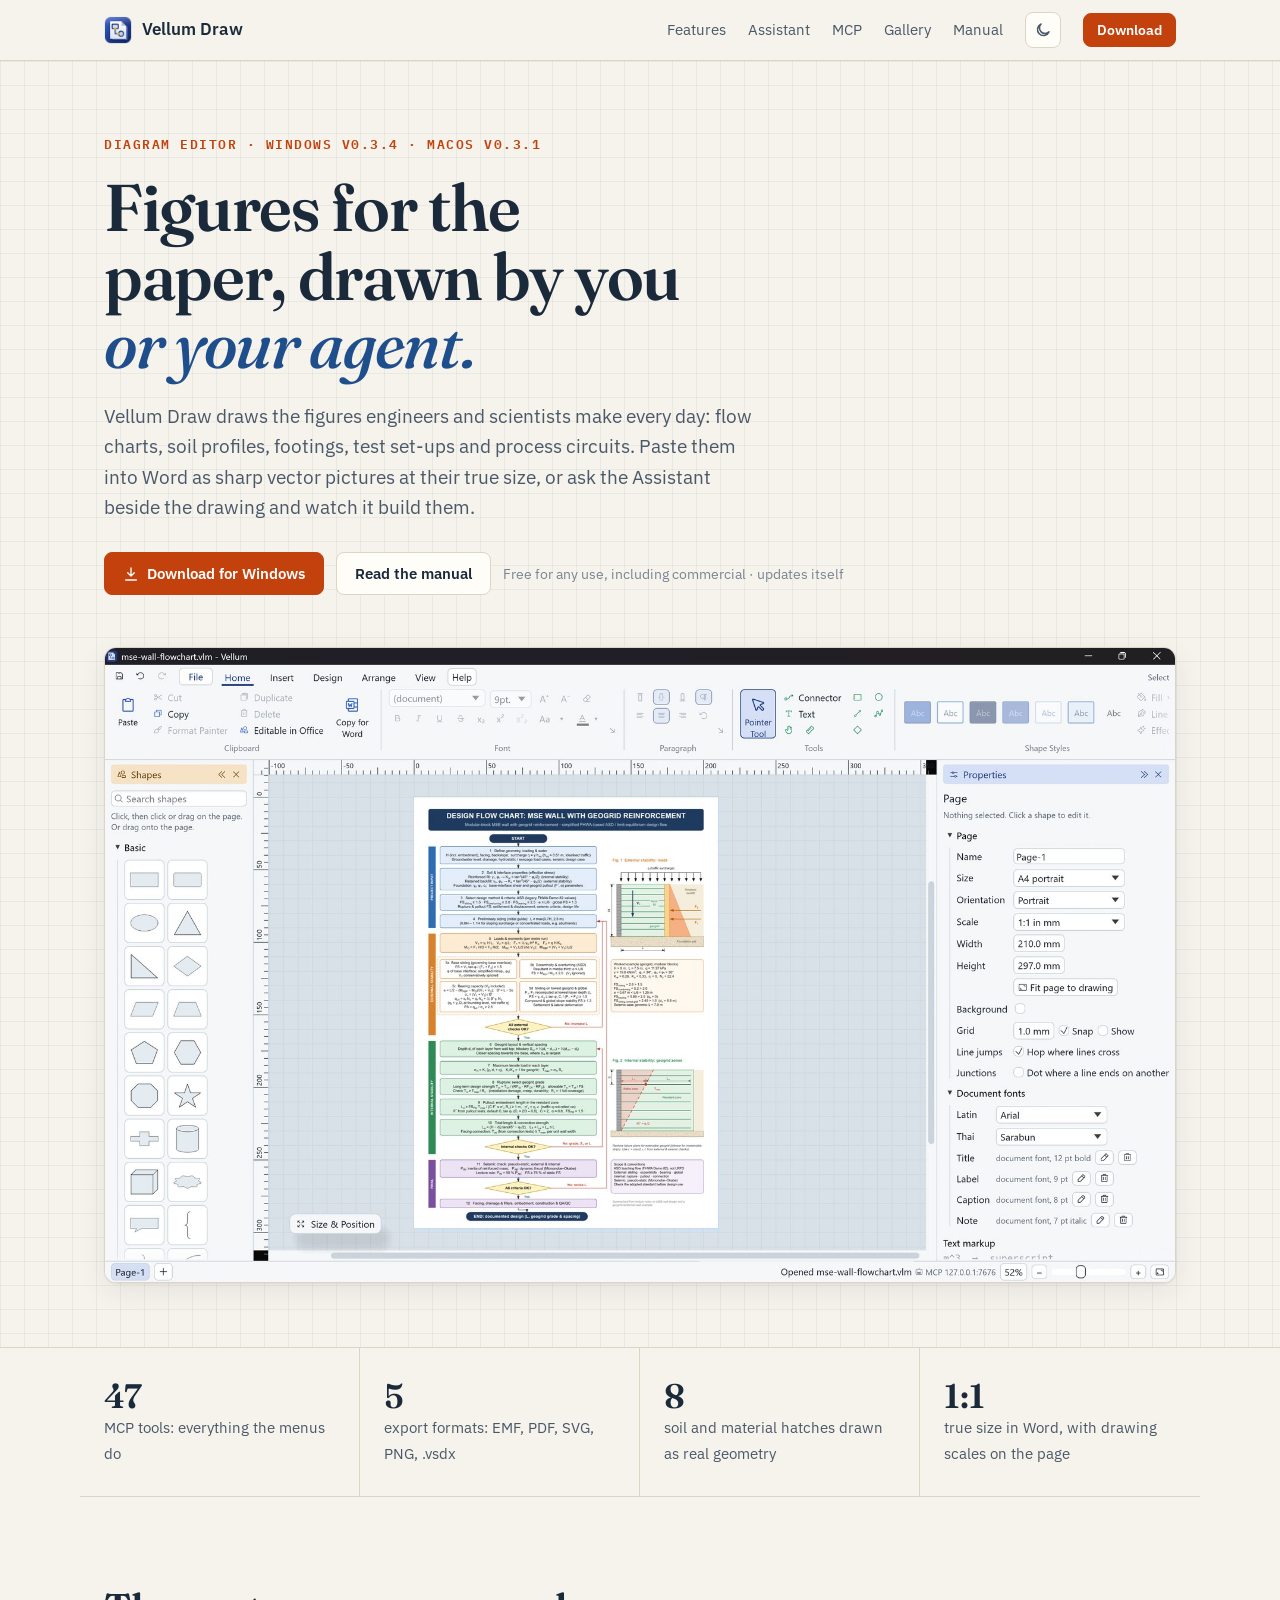
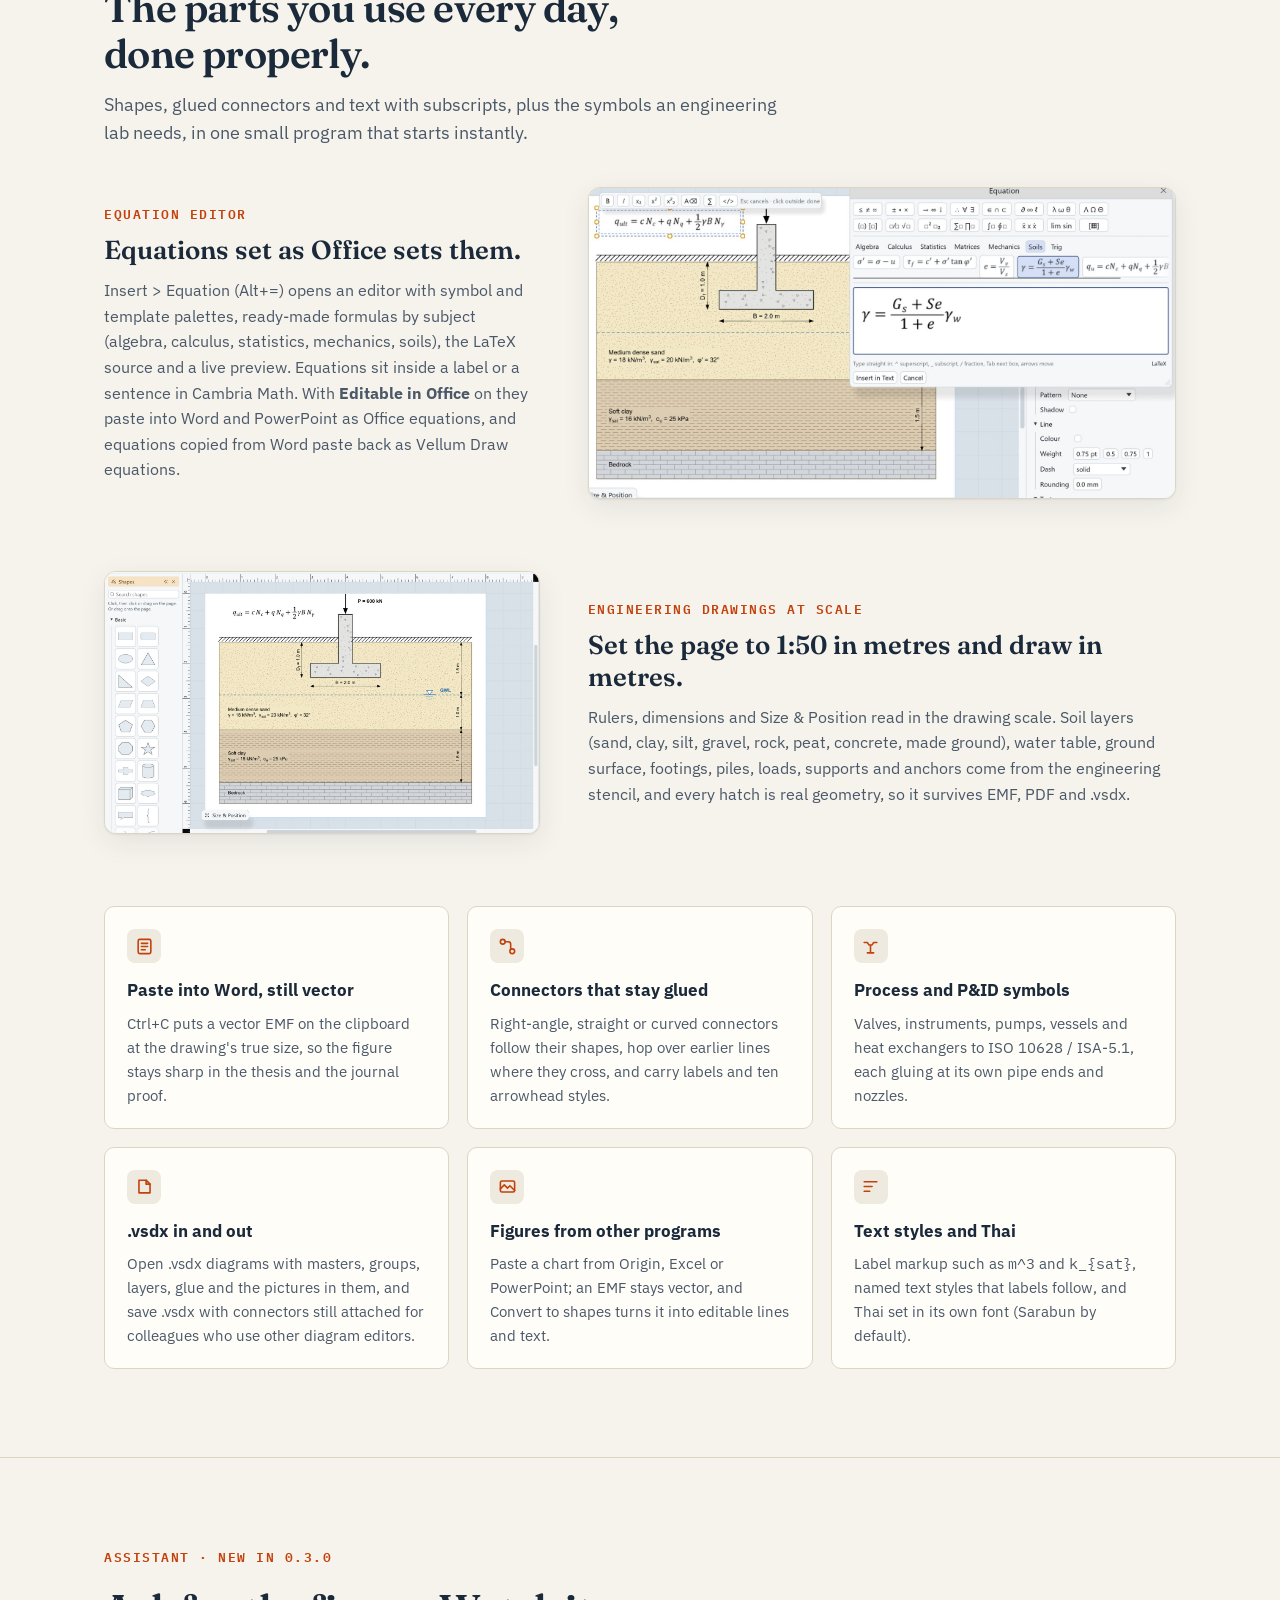
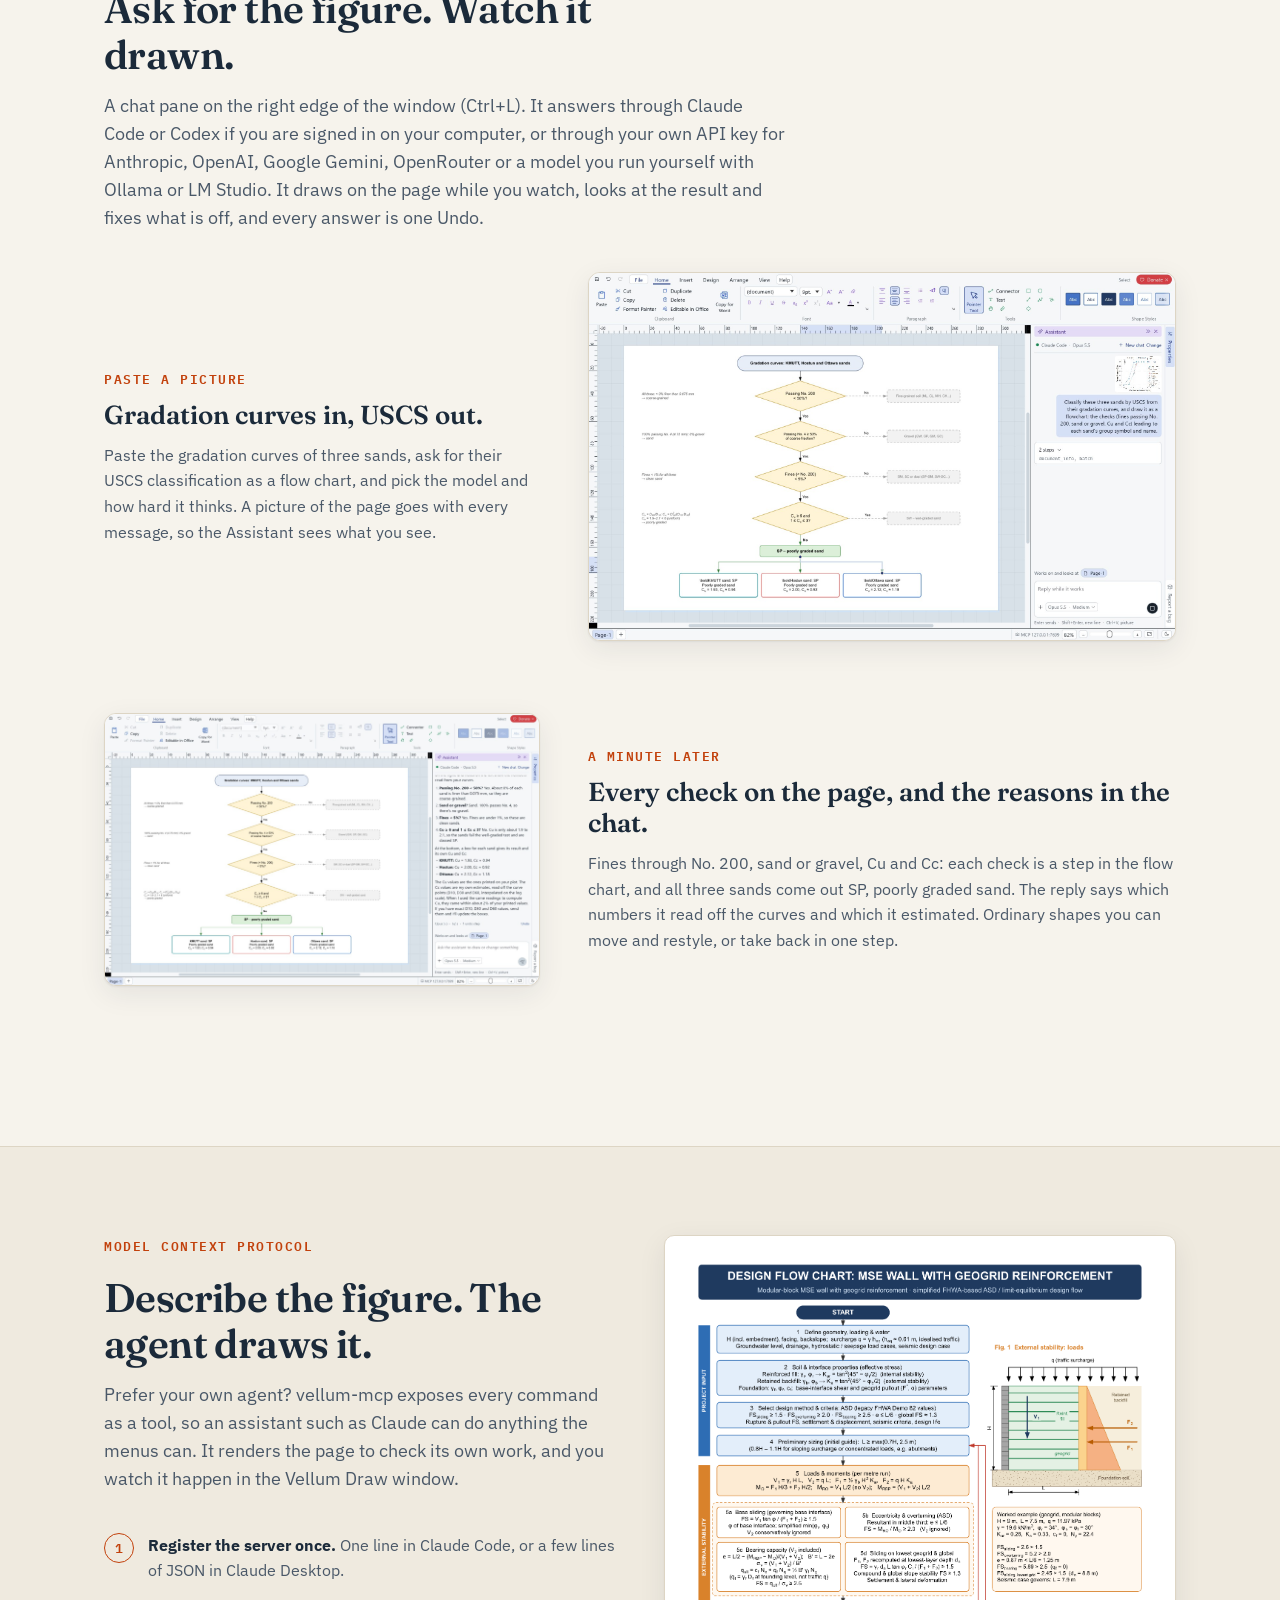
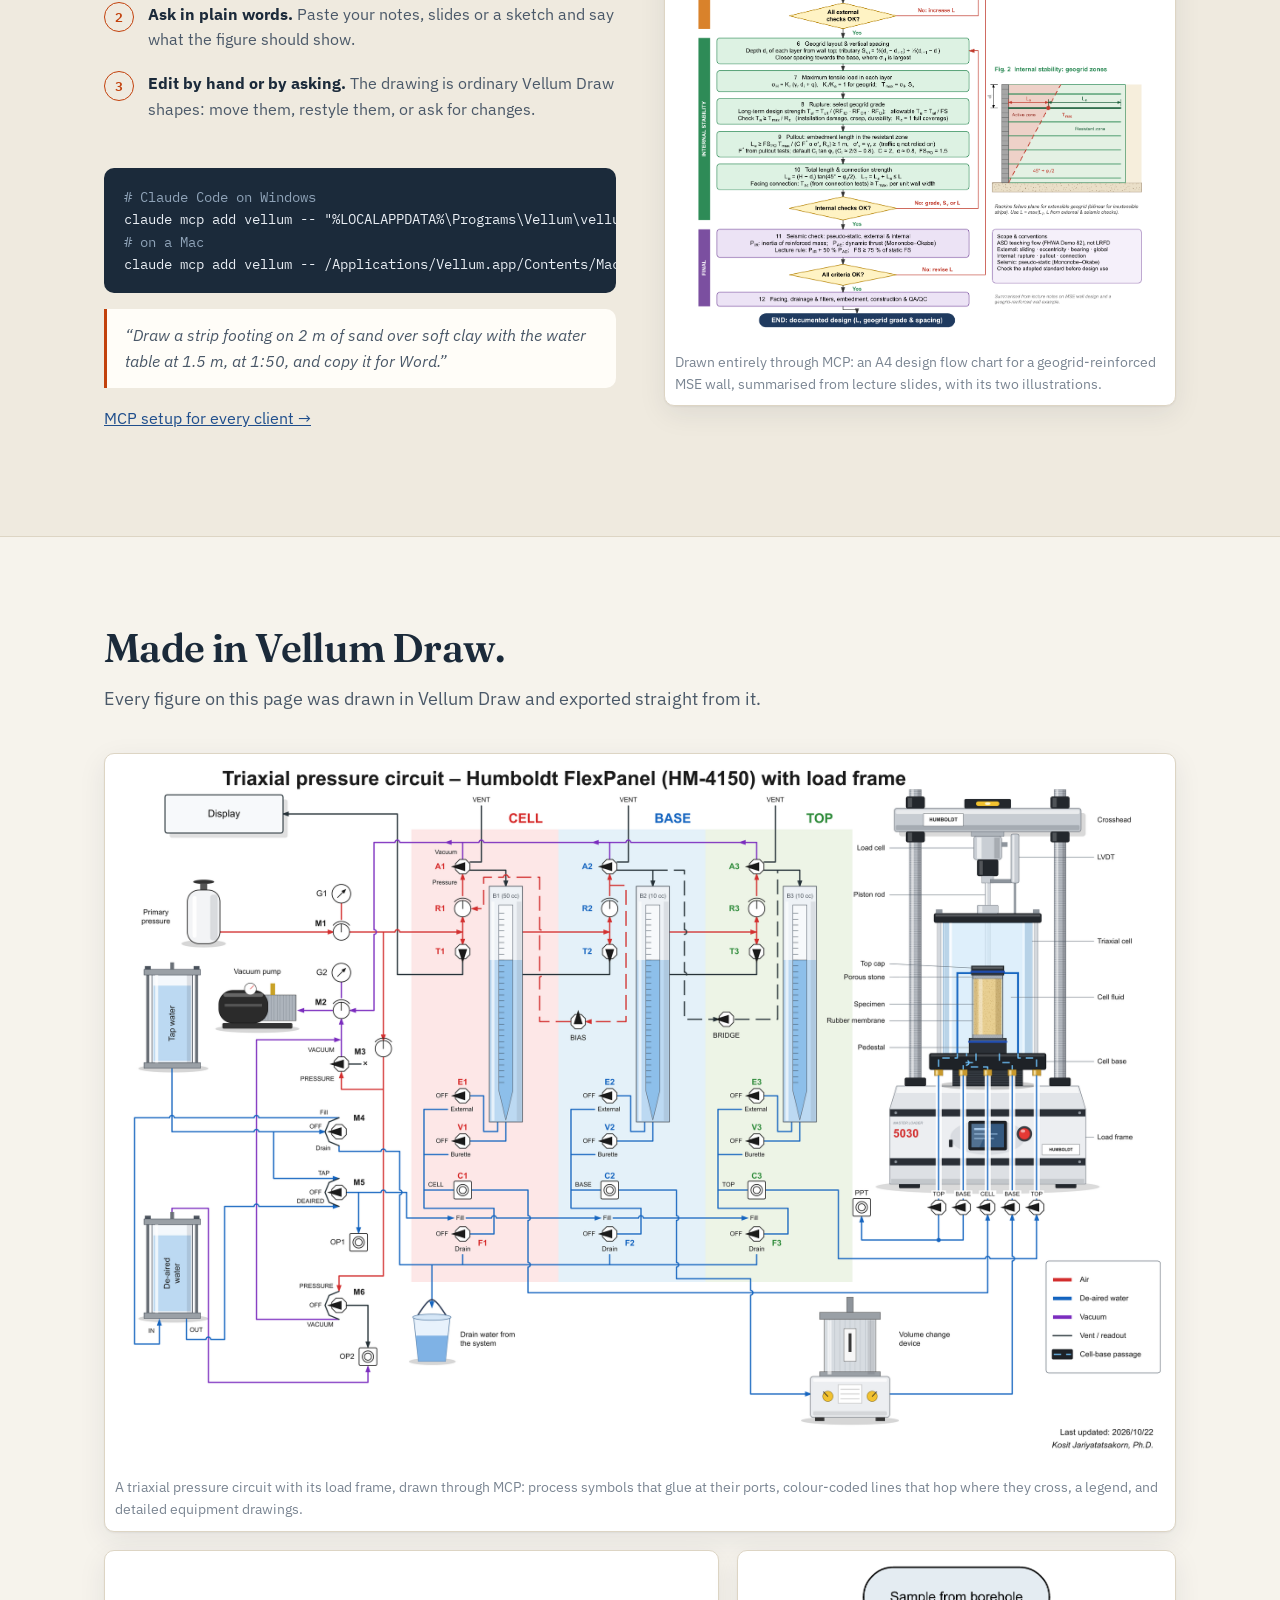
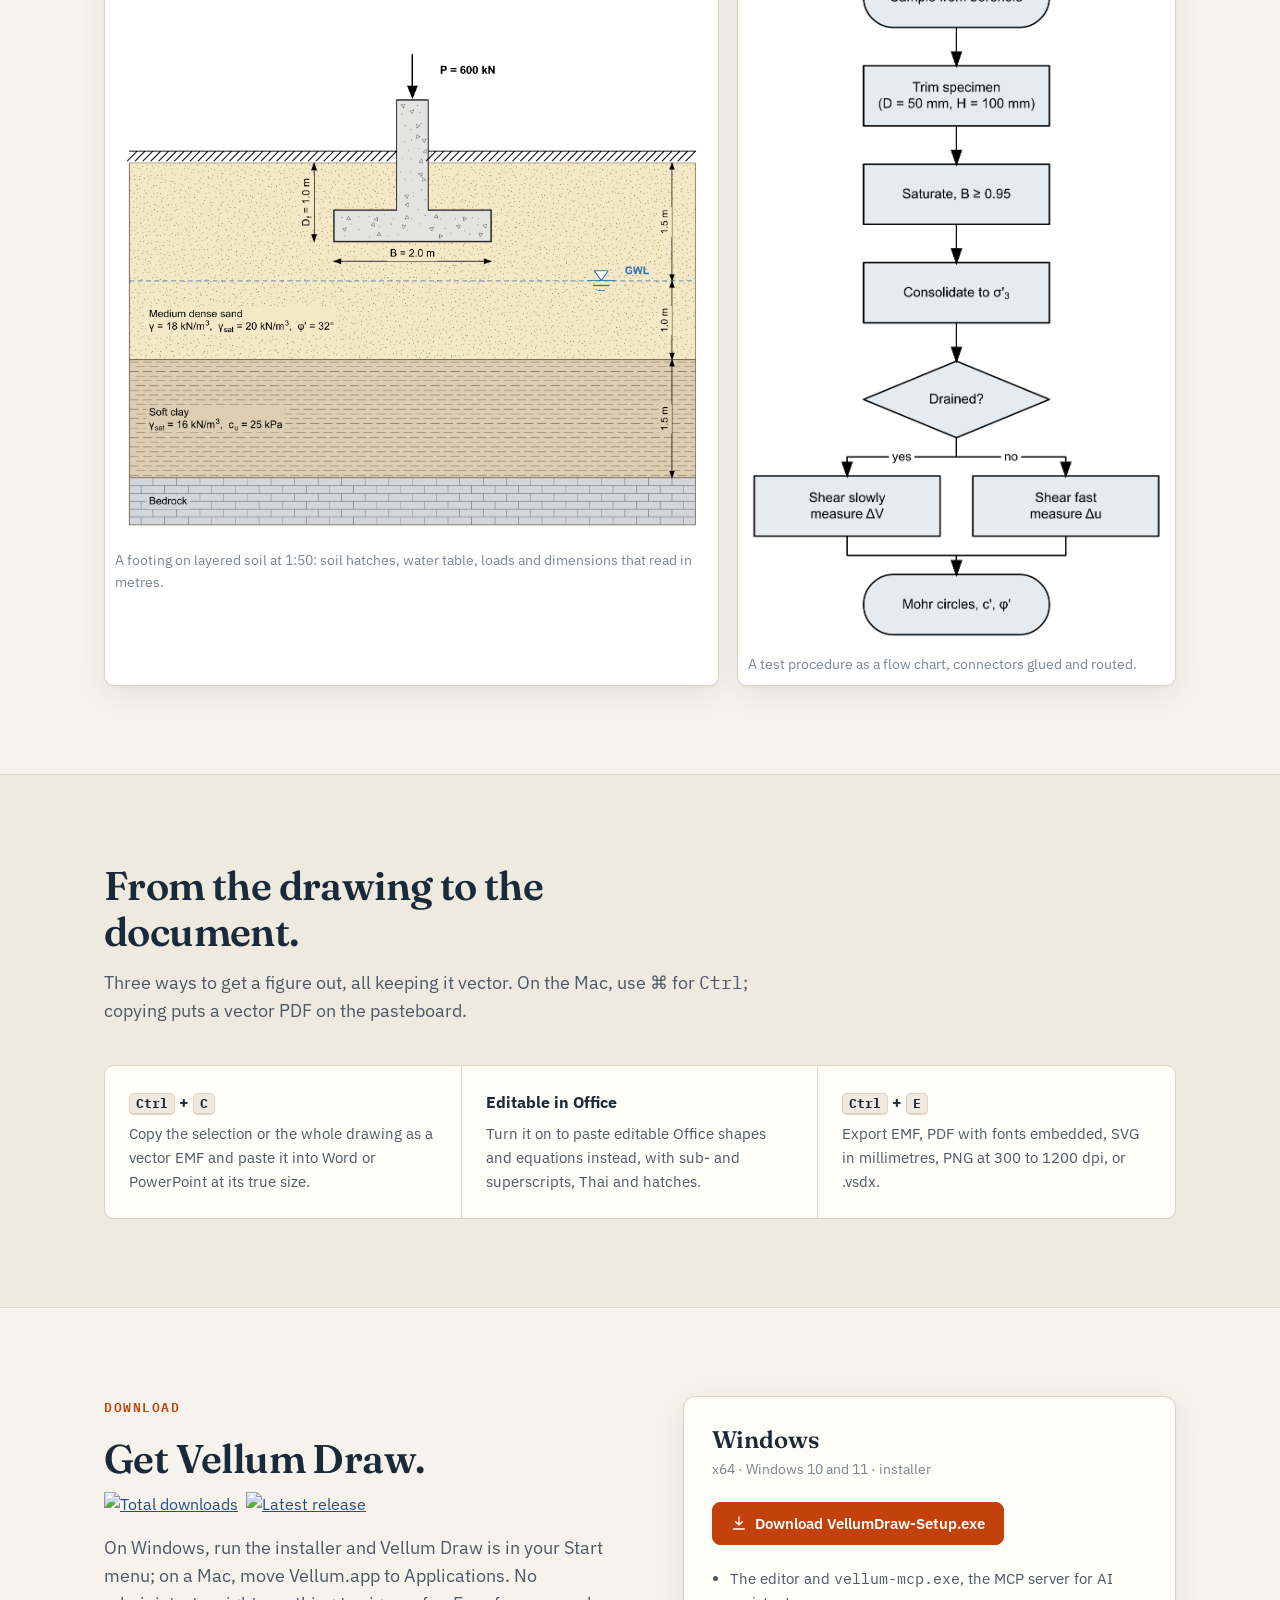
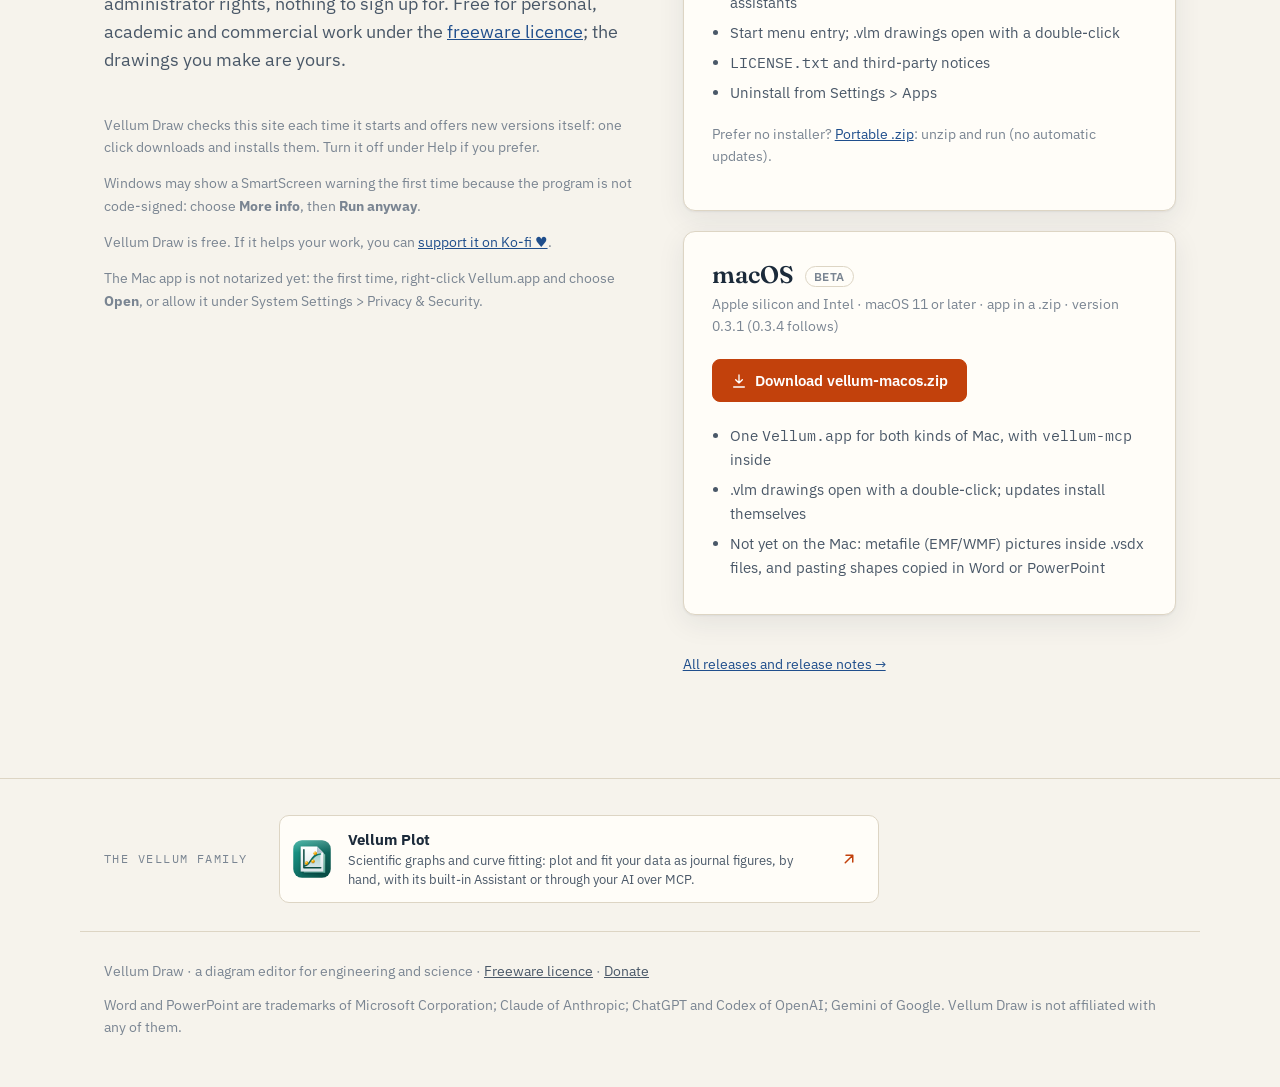
==== index.html @ 02fa1473 "Site: Windows 0.3.4; Sign in, Install, Copy details and Aa in the manual" ====
<!doctype html>
<html lang="en">
<head>
<meta charset="utf-8">
<meta name="viewport" content="width=device-width, initial-scale=1">
<title>Vellum Draw: diagrams for engineering and science</title>
<meta name="description" content="Vellum Draw is a light, fast diagram editor for engineering and science. Draw flow charts and geotechnical sections, paste them into Word as vector EMF, and ask the built-in Assistant to draw for you.">
<link rel="icon" href="assets/icon.svg" type="image/svg+xml">
<link rel="preconnect" href="https://fonts.googleapis.com">
<link rel="preconnect" href="https://fonts.gstatic.com" crossorigin>
<link href="https://fonts.googleapis.com/css2?family=Fraunces:ital,opsz,wght@0,9..144,500;0,9..144,600;1,9..144,500&family=IBM+Plex+Mono:wght@400;600&family=IBM+Plex+Sans:wght@400;600&display=swap" rel="stylesheet">
<link rel="stylesheet" href="style.css?v=2">
<script src="theme.js"></script>
</head>
<body>

<header class="top">
  <div class="wrap">
    <a class="brand" href="./"><img src="assets/icon-256.png" alt="">Vellum Draw</a>
    <nav>
      <a href="#features">Features</a>
      <a href="#assistant">Assistant</a>
      <a href="#agents">MCP</a>
      <a href="#gallery">Gallery</a>
      <a href="manual.html">Manual</a>
      <button class="theme-toggle" type="button" aria-label="Switch theme">
        <svg class="to-dark" viewBox="0 0 24 24" fill="none" stroke="currentColor" stroke-width="2" stroke-linecap="round" stroke-linejoin="round" aria-hidden="true"><path d="M20 14.5A8 8 0 1 1 9.5 4a6.5 6.5 0 0 0 10.5 10.5z"/></svg>
        <svg class="to-light" viewBox="0 0 24 24" fill="none" stroke="currentColor" stroke-width="2" stroke-linecap="round" stroke-linejoin="round" aria-hidden="true"><circle cx="12" cy="12" r="4"/><path d="M12 2v2M12 20v2M4.9 4.9l1.4 1.4M17.7 17.7l1.4 1.4M2 12h2M20 12h2M4.9 19.1l1.4-1.4M17.7 6.3l1.4-1.4"/></svg>
      </button>
      <a class="btn small primary" href="#download">Download</a>
    </nav>
  </div>
</header>

<main>
<div class="hero">
  <div class="wrap">
    <p class="eyebrow">Diagram editor · Windows v0.3.4 · macOS v0.3.1</p>
    <h1>Figures for the paper, drawn by you <em>or your agent.</em></h1>
    <p class="lede">Vellum Draw draws the figures engineers and scientists make every day: flow
      charts, soil profiles, footings, test set-ups and process circuits. Paste them into Word as
      sharp vector pictures at their true size, or ask the Assistant beside the drawing and watch
      it build them.</p>
    <div class="cta">
      <a class="btn primary" href="#download">
        <svg viewBox="0 0 24 24" fill="none" stroke="currentColor" stroke-width="2" stroke-linecap="round" stroke-linejoin="round" aria-hidden="true"><path d="M12 3v12m0 0-5-5m5 5 5-5M4 21h16"/></svg>
        Download for Windows
      </a>
      <a class="btn" href="manual.html">Read the manual</a>
      <span class="note">Free for any use, including commercial · updates itself</span>
    </div>
    <div class="shot"><img src="assets/screenshot.jpg" width="1800" height="1065" alt="The Vellum Draw window with a design flow chart for an MSE wall open on an A4 page, the Shapes pane on the left and the Properties pane on the right"></div>
  </div>
</div>

<div class="stats wrap flush">
  <div class="stat"><b>47</b><span>MCP tools: everything the menus do</span></div>
  <div class="stat"><b>5</b><span>export formats: EMF, PDF, SVG, PNG, .vsdx</span></div>
  <div class="stat"><b>8</b><span>soil and material hatches drawn as real geometry</span></div>
  <div class="stat"><b>1:1</b><span>true size in Word, with drawing scales on the page</span></div>
</div>

<section id="features">
  <div class="wrap">
    <h2>The parts you use every day, done properly.</h2>
    <p class="sub">Shapes, glued connectors and text with subscripts, plus the symbols an
      engineering lab needs, in one small program that starts instantly.</p>

    <div class="feature">
      <div class="feature-text">
        <p class="eyebrow">Equation editor</p>
        <h3>Equations set as Office sets them.</h3>
        <p>Insert &gt; Equation (Alt+=) opens an editor with symbol and template palettes,
          ready-made formulas by subject (algebra, calculus, statistics, mechanics, soils),
          the LaTeX source and a live preview. Equations sit inside a label or a sentence in
          Cambria Math. With <b>Editable in Office</b> on they paste into Word and PowerPoint as
          Office equations, and equations copied from Word paste back as Vellum Draw equations.</p>
      </div>
      <figure class="frame"><img src="assets/feature-equation.jpg" width="1600" height="846" loading="lazy" alt="The Equation dialog in Vellum Draw showing symbol palettes, a Soils tab of ready-made formulas and a live preview of the unit-weight equation"></figure>
    </div>

    <div class="feature flip">
      <div class="feature-text">
        <p class="eyebrow">Engineering drawings at scale</p>
        <h3>Set the page to 1:50 in metres and draw in metres.</h3>
        <p>Rulers, dimensions and Size &amp; Position read in the drawing scale. Soil layers
          (sand, clay, silt, gravel, rock, peat, concrete, made ground), water table, ground
          surface, footings, piles, loads, supports and anchors come from the engineering
          stencil, and every hatch is real geometry, so it survives EMF, PDF and .vsdx.</p>
      </div>
      <figure class="frame"><img src="assets/feature-geotech.jpg" width="1600" height="964" loading="lazy" alt="A footing on layered soil drawn at 1:50 in Vellum Draw, with rulers in metres, sand, clay and rock hatches, a water table symbol and dimensions"></figure>
    </div>

    <div class="grid">
      <div class="card">
        <div class="ic"><svg viewBox="0 0 24 24" fill="none" stroke="currentColor" stroke-width="2" stroke-linecap="round" stroke-linejoin="round" aria-hidden="true"><rect x="4" y="3" width="16" height="18" rx="2"/><path d="M8 8h8M8 12h8M8 16h5"/></svg></div>
        <h3>Paste into Word, still vector</h3>
        <p>Ctrl+C puts a vector EMF on the clipboard at the drawing's true size, so the figure
          stays sharp in the thesis and the journal proof.</p>
      </div>
      <div class="card">
        <div class="ic"><svg viewBox="0 0 24 24" fill="none" stroke="currentColor" stroke-width="2" stroke-linecap="round" stroke-linejoin="round" aria-hidden="true"><circle cx="6" cy="6" r="3"/><circle cx="18" cy="18" r="3"/><path d="M9 6h4a3 3 0 0 1 3 3v6"/></svg></div>
        <h3>Connectors that stay glued</h3>
        <p>Right-angle, straight or curved connectors follow their shapes, hop over earlier
          lines where they cross, and carry labels and ten arrowhead styles.</p>
      </div>
      <div class="card">
        <div class="ic"><svg viewBox="0 0 24 24" fill="none" stroke="currentColor" stroke-width="2" stroke-linecap="round" stroke-linejoin="round" aria-hidden="true"><path d="M4 7h4l2 3h4l2-3h4M12 10v10M8 20h8"/></svg></div>
        <h3>Process and P&amp;ID symbols</h3>
        <p>Valves, instruments, pumps, vessels and heat exchangers to ISO 10628 / ISA-5.1, each
          gluing at its own pipe ends and nozzles.</p>
      </div>
      <div class="card">
        <div class="ic"><svg viewBox="0 0 24 24" fill="none" stroke="currentColor" stroke-width="2" stroke-linecap="round" stroke-linejoin="round" aria-hidden="true"><path d="M5 4h9l5 5v11H5z"/><path d="M14 4v5h5"/></svg></div>
        <h3>.vsdx in and out</h3>
        <p>Open .vsdx diagrams with masters, groups, layers, glue and the pictures in them,
          and save .vsdx with connectors still attached for colleagues who use other diagram
          editors.</p>
      </div>
      <div class="card">
        <div class="ic"><svg viewBox="0 0 24 24" fill="none" stroke="currentColor" stroke-width="2" stroke-linecap="round" stroke-linejoin="round" aria-hidden="true"><rect x="3" y="5" width="18" height="14" rx="2"/><path d="m3 15 5-5 4 4 3-3 6 6"/></svg></div>
        <h3>Figures from other programs</h3>
        <p>Paste a chart from Origin, Excel or PowerPoint; an EMF stays vector, and Convert to
          shapes turns it into editable lines and text.</p>
      </div>
      <div class="card">
        <div class="ic"><svg viewBox="0 0 24 24" fill="none" stroke="currentColor" stroke-width="2" stroke-linecap="round" stroke-linejoin="round" aria-hidden="true"><path d="M4 6h16M4 12h10M4 18h7"/></svg></div>
        <h3>Text styles and Thai</h3>
        <p>Label markup such as <code>m^3</code> and <code>k_{sat}</code>, named text styles that labels follow, and Thai set
          in its own font (Sarabun by default).</p>
      </div>
    </div>
  </div>
</section>

<section id="assistant">
  <div class="wrap">
    <p class="eyebrow">Assistant · new in 0.3.0</p>
    <h2>Ask for the figure. Watch it drawn.</h2>
    <p class="sub">A chat pane on the right edge of the window (Ctrl+L). It answers through Claude
      Code or Codex if you are signed in on your computer, or through your own API key for
      Anthropic, OpenAI, Google Gemini, OpenRouter or a model you run yourself with Ollama or
      LM Studio. It draws on the page while you watch, looks at the result and fixes what is off,
      and every answer is one Undo.</p>

    <div class="feature">
      <div class="feature-text">
        <p class="eyebrow">Paste a picture</p>
        <h3>Gradation curves in, USCS out.</h3>
        <p>Paste the gradation curves of three sands, ask for their USCS classification as a flow
          chart, and pick the model and how hard it thinks. A picture of the page goes with every
          message, so the Assistant sees what you see.</p>
      </div>
      <figure class="frame"><img src="assets/assistant-ask.jpg" width="1800" height="1125" loading="lazy" alt="Vellum Draw with the Assistant pane open: a pasted gradation-curve chart and a request to classify three sands by USCS as a flow chart, with the flow chart being drawn on the page"></figure>
    </div>

    <div class="feature flip">
      <div class="feature-text">
        <p class="eyebrow">A minute later</p>
        <h3>Every check on the page, and the reasons in the chat.</h3>
        <p>Fines through No. 200, sand or gravel, Cu and Cc: each check is a step in the flow chart,
          and all three sands come out SP, poorly graded sand. The reply says which numbers it read
          off the curves and which it estimated. Ordinary shapes you can move and restyle, or
          take back in one step.</p>
      </div>
      <figure class="frame"><img src="assets/assistant-done.jpg" width="1800" height="1125" loading="lazy" alt="The finished USCS classification flow chart for KMUTT, Hostun and Ottawa sands, all SP, with the Assistant's reply explaining each check and an Undo link"></figure>
    </div>
  </div>
</section>

<section id="agents" class="alt">
  <div class="wrap split">
    <div>
      <p class="eyebrow">Model Context Protocol</p>
      <h2>Describe the figure. The agent draws it.</h2>
      <p class="sub">Prefer your own agent? vellum-mcp exposes every command as a tool, so an
        assistant such as Claude can do anything the menus can. It renders the page to check its
        own work, and you watch it happen in the Vellum Draw window.</p>
      <ol class="steps">
        <li><b>Register the server once.</b> One line in Claude Code, or a few lines of JSON in
          Claude Desktop.</li>
        <li><b>Ask in plain words.</b> Paste your notes, slides or a sketch and say what the
          figure should show.</li>
        <li><b>Edit by hand or by asking.</b> The drawing is ordinary Vellum Draw shapes: move them,
          restyle them, or ask for changes.</li>
      </ol>
<pre class="code"><span class="c"># Claude Code on Windows</span>
claude mcp add vellum -- "%LOCALAPPDATA%\Programs\Vellum\vellum-mcp.exe"
<span class="c"># on a Mac</span>
claude mcp add vellum -- /Applications/Vellum.app/Contents/MacOS/vellum-mcp</pre>
      <p class="prompt">“Draw a strip footing on 2 m of sand over soft clay with the water table
        at 1.5 m, at 1:50, and copy it for Word.”</p>
      <p class="more"><a href="manual.html#mcp">MCP setup for every client →</a></p>
    </div>
    <figure class="sheet">
      <img src="assets/mse-wall-flowchart.png" width="1323" height="1871" loading="lazy" alt="An A4 design flow chart for a geogrid-reinforced MSE wall with two illustrations, drawn by an AI assistant through Vellum Draw's MCP server">
      <figcaption>Drawn entirely through MCP: an A4 design flow chart for a geogrid-reinforced
        MSE wall, summarised from lecture slides, with its two illustrations.</figcaption>
    </figure>
  </div>
</section>

<section id="gallery">
  <div class="wrap">
    <h2>Made in Vellum Draw.</h2>
    <p class="sub">Every figure on this page was drawn in Vellum Draw and exported straight from it.</p>
    <figure class="sheet wide"><img src="assets/triaxial-circuit.png" width="2400" height="1600" loading="lazy" alt="A triaxial test pressure circuit: air, de-aired water and vacuum lines through valves, regulators, gauges and burettes to a triaxial cell in a load frame, with a colour legend">
      <figcaption>A triaxial pressure circuit with its load frame, drawn through MCP: process
        symbols that glue at their ports, colour-coded lines that hop where they cross, a
        legend, and detailed equipment drawings.</figcaption></figure>
    <div class="gallery">
      <figure class="sheet"><img src="assets/footing.png" loading="lazy" alt="Cross-section of a footing on medium dense sand over soft clay and bedrock, with a column load, water table and dimensions">
        <figcaption>A footing on layered soil at 1:50: soil hatches, water table, loads and
          dimensions that read in metres.</figcaption></figure>
      <figure class="sheet"><img src="assets/procedure.png" loading="lazy" alt="A flow chart of a triaxial test procedure from sampling to Mohr circles">
        <figcaption>A test procedure as a flow chart, connectors glued and routed.</figcaption></figure>
    </div>
  </div>
</section>

<section id="word" class="alt">
  <div class="wrap">
    <h2>From the drawing to the document.</h2>
    <p class="sub">Three ways to get a figure out, all keeping it vector. On the Mac, use
      <kbd>⌘</kbd> for <kbd>Ctrl</kbd>; copying puts a vector PDF on the pasteboard.</p>
    <div class="word">
      <div><h3><kbd>Ctrl</kbd> + <kbd>C</kbd></h3><p>Copy the selection or the whole drawing as a
        vector EMF and paste it into Word or PowerPoint at its true size.</p></div>
      <div><h3>Editable in Office</h3><p>Turn it on to paste editable Office shapes and equations
        instead, with sub- and superscripts, Thai and hatches.</p></div>
      <div><h3><kbd>Ctrl</kbd> + <kbd>E</kbd></h3><p>Export EMF, PDF with fonts embedded, SVG in
        millimetres, PNG at 300 to 1200 dpi, or .vsdx.</p></div>
    </div>
  </div>
</section>

<section id="download">
  <div class="wrap dl">
    <div>
      <p class="eyebrow">Download</p>
      <h2>Get Vellum Draw.</h2>
      <p class="badges">
        <a href="https://github.com/VellumDraw/VellumDraw.github.io/releases"><img src="https://img.shields.io/github/downloads/VellumDraw/VellumDraw.github.io/total?style=flat&amp;label=downloads&amp;color=c2410c&amp;labelColor=2a2d33" alt="Total downloads" height="20"></a>
        <a href="https://github.com/VellumDraw/VellumDraw.github.io/releases/latest"><img src="https://img.shields.io/github/v/release/VellumDraw/VellumDraw.github.io?style=flat&amp;label=release&amp;color=2a2d33&amp;labelColor=2a2d33" alt="Latest release" height="20"></a>
      </p>
      <p class="sub">On Windows, run the installer and Vellum Draw is in your Start menu; on a Mac, move
        Vellum.app to Applications. No administrator rights, nothing to sign up for. Free for personal, academic and commercial work under the
        <a href="LICENSE.txt">freeware licence</a>; the drawings you make are yours.</p>
      <p class="fine">Vellum Draw checks this site each time it starts and offers new versions
        itself: one click downloads and installs them. Turn it off under Help if you prefer.</p>
      <p class="fine">Windows may show a SmartScreen warning the first time because the program is
        not code-signed: choose <b>More info</b>, then <b>Run anyway</b>.</p>
      <p class="fine donate">Vellum Draw is free. If it helps your work, you can
        <a href="https://ko-fi.com/kositabn">support it on Ko-fi ♥</a>.</p>
      <p class="fine">The Mac app is not notarized yet: the first time, right-click Vellum.app and
        choose <b>Open</b>, or allow it under System Settings &gt; Privacy &amp; Security.</p>
    </div>
    <div class="dl-cards">
    <div class="dl-card">
      <h3>Windows</h3>
      <p class="meta">x64 · Windows 10 and 11 · installer</p>
      <a class="btn primary" href="https://github.com/VellumDraw/VellumDraw.github.io/releases/latest/download/VellumDraw-Setup.exe">
        <svg viewBox="0 0 24 24" fill="none" stroke="currentColor" stroke-width="2" stroke-linecap="round" stroke-linejoin="round" aria-hidden="true"><path d="M12 3v12m0 0-5-5m5 5 5-5M4 21h16"/></svg>
        Download VellumDraw-Setup.exe
      </a>
      <ul>
        <li>The editor and <code>vellum-mcp.exe</code>, the MCP server for AI assistants</li>
        <li>Start menu entry; .vlm drawings open with a double-click</li>
        <li><code>LICENSE.txt</code> and third-party notices</li>
        <li>Uninstall from Settings &gt; Apps</li>
      </ul>
      <p class="fine more">Prefer no installer? <a href="https://github.com/VellumDraw/VellumDraw.github.io/releases/latest/download/vellum-windows-x64.zip">Portable .zip</a>: unzip and run (no automatic updates).</p>
    </div>
    <div class="dl-card">
      <h3>macOS <span class="tag">beta</span></h3>
      <p class="meta">Apple silicon and Intel · macOS 11 or later · app in a .zip · version 0.3.1 (0.3.4 follows)</p>
      <a class="btn primary" href="https://github.com/VellumDraw/VellumDraw.github.io/releases/download/v0.3.1/vellum-macos.zip">
        <svg viewBox="0 0 24 24" fill="none" stroke="currentColor" stroke-width="2" stroke-linecap="round" stroke-linejoin="round" aria-hidden="true"><path d="M12 3v12m0 0-5-5m5 5 5-5M4 21h16"/></svg>
        Download vellum-macos.zip
      </a>
      <ul>
        <li>One <code>Vellum.app</code> for both kinds of Mac, with <code>vellum-mcp</code> inside</li>
        <li>.vlm drawings open with a double-click; updates install themselves</li>
        <li>Not yet on the Mac: metafile (EMF/WMF) pictures inside .vsdx files, and pasting
          shapes copied in Word or PowerPoint</li>
      </ul>
    </div>
    <p class="fine more"><a href="https://github.com/VellumDraw/VellumDraw.github.io/releases">All releases and release notes →</a></p>
    </div>
  </div>
</section>
</main>

<footer>
  <div class="wrap family">
    <span class="family-label">The Vellum family</span>
    <a class="sibling" href="https://vellumplot.github.io/">
      <img src="assets/vellum-plot-icon.svg" width="40" height="40" alt="">
      <span><b>Vellum Plot</b><small>Scientific graphs and curve fitting: plot and fit your data as journal figures, by hand, with its built-in Assistant or through your AI over MCP.</small></span>
      <svg width="18" height="18" viewBox="0 0 24 24" fill="none" stroke="currentColor" stroke-width="2" stroke-linecap="round" stroke-linejoin="round" aria-hidden="true"><path d="M7 17 17 7M8 7h9v9"/></svg>
    </a>
  </div>
  <div class="wrap">
    <span>Vellum Draw · a diagram editor for engineering and science · <a href="LICENSE.txt">Freeware licence</a> · <a href="https://ko-fi.com/kositabn">Donate</a></span>
    <span>Word and PowerPoint are trademarks of Microsoft Corporation; Claude of Anthropic; ChatGPT and Codex of OpenAI; Gemini of Google. Vellum Draw is not affiliated with any of them.</span>
  </div>
</footer>
</body>
</html>
---- style.css ----
:root {
  --paper: #f6f3ec;
  --paper-2: #efeadf;
  --card: #fffdf8;
  --ink: #1b2a3a;
  --ink-2: #4a5868;
  --ink-3: #7a8592;
  --rule: #ddd5c4;
  --grid: rgba(27, 42, 58, 0.055);
  --accent: #c2410c;
  --accent-ink: #ffffff;
  --blue: #1f4e8c;
  --green: #2e7d55;
  --code-bg: #1b2a3a;
  --code-ink: #e9eef4;
  --code-dim: #8fa3b8;
  --shadow: 0 1px 2px rgba(27, 42, 58, 0.06), 0 8px 28px rgba(27, 42, 58, 0.08);
  --radius: 10px;
  --max: 1120px;
  --serif: "Fraunces", Georgia, serif;
  --sans: "IBM Plex Sans", "Segoe UI", system-ui, sans-serif;
  --mono: "IBM Plex Mono", Consolas, monospace;
}

@media (prefers-color-scheme: dark) {
  :root:not([data-theme="light"]) {
    --paper: #12181f;
    --paper-2: #171f28;
    --card: #1b242e;
    --ink: #e8edf2;
    --ink-2: #b4bfca;
    --ink-3: #8592a0;
    --rule: #2b3642;
    --grid: rgba(232, 237, 242, 0.04);
    --accent: #f08a4b;
    --accent-ink: #1b1209;
    --blue: #7fb0ec;
    --green: #6cc497;
    --code-bg: #0c1116;
    --shadow: 0 1px 2px rgba(0, 0, 0, 0.3), 0 10px 30px rgba(0, 0, 0, 0.35);
  }
}
:root[data-theme="dark"] {
  --paper: #12181f;
  --paper-2: #171f28;
  --card: #1b242e;
  --ink: #e8edf2;
  --ink-2: #b4bfca;
  --ink-3: #8592a0;
  --rule: #2b3642;
  --grid: rgba(232, 237, 242, 0.04);
  --accent: #f08a4b;
  --accent-ink: #1b1209;
  --blue: #7fb0ec;
  --green: #6cc497;
  --code-bg: #0c1116;
  --shadow: 0 1px 2px rgba(0, 0, 0, 0.3), 0 10px 30px rgba(0, 0, 0, 0.35);
}
:root { color-scheme: light; }
:root[data-theme="dark"] { color-scheme: dark; }
@media (prefers-color-scheme: dark) { :root:not([data-theme="light"]) { color-scheme: dark; } }

* { box-sizing: border-box; }
html { scroll-behavior: smooth; }
body {
  margin: 0;
  background: var(--paper);
  color: var(--ink);
  font: 16px/1.6 var(--sans);
  -webkit-font-smoothing: antialiased;
}
img { max-width: 100%; height: auto; display: block; }
a { color: var(--blue); }
code, pre, kbd { font-family: var(--mono); }
:focus-visible { outline: 2px solid var(--accent); outline-offset: 3px; border-radius: 4px; }

.wrap { max-width: var(--max); margin: 0 auto; padding: 0 24px; }

/* Header */
.top {
  position: sticky; top: 0; z-index: 10;
  background: color-mix(in srgb, var(--paper) 88%, transparent);
  backdrop-filter: blur(8px);
  border-bottom: 1px solid var(--rule);
}
.top .wrap { display: flex; align-items: center; gap: 24px; height: 60px; }
.brand { display: flex; align-items: center; gap: 10px; font-weight: 600; color: var(--ink); text-decoration: none; font-size: 17px; }
.brand img { width: 28px; height: 28px; }
.top nav { margin-left: auto; display: flex; gap: 22px; align-items: center; }
.top nav a { color: var(--ink-2); text-decoration: none; font-size: 14.5px; }
.top nav a:hover { color: var(--ink); }

.btn {
  display: inline-flex; align-items: center; gap: 8px;
  padding: 11px 18px; border-radius: 8px;
  font: 600 15px var(--sans); text-decoration: none;
  border: 1px solid var(--rule); color: var(--ink); background: var(--card);
  transition: transform .12s ease, box-shadow .12s ease;
}
.btn:hover { transform: translateY(-1px); box-shadow: var(--shadow); }
.btn.primary { background: var(--accent); border-color: var(--accent); color: var(--accent-ink); }
.btn.small { padding: 7px 13px; font-size: 14px; }
.btn svg { width: 16px; height: 16px; }

/* Hero */
.hero {
  background-image:
    linear-gradient(var(--grid) 1px, transparent 1px),
    linear-gradient(90deg, var(--grid) 1px, transparent 1px);
  background-size: 24px 24px;
  border-bottom: 1px solid var(--rule);
}
.hero .wrap { padding-top: 72px; padding-bottom: 64px; }
.eyebrow { font: 600 12.5px var(--mono); letter-spacing: .12em; text-transform: uppercase; color: var(--accent); margin: 0 0 18px; }
h1 {
  font-family: var(--serif); font-weight: 600; font-size: clamp(38px, 6vw, 66px);
  line-height: 1.04; letter-spacing: -0.02em; margin: 0 0 22px; max-width: 14ch;
}
h1 em { font-style: italic; font-weight: 500; color: var(--blue); }
.lede { font-size: 19px; color: var(--ink-2); max-width: 60ch; margin: 0 0 30px; }
.cta { display: flex; flex-wrap: wrap; gap: 12px; align-items: center; }
.cta .note { color: var(--ink-3); font-size: 14px; }
.shot {
  margin-top: 52px; border-radius: 12px; overflow: hidden;
  border: 1px solid var(--rule); box-shadow: var(--shadow); background: var(--card);
}

/* Stats */
.stats { display: grid; grid-template-columns: repeat(4, 1fr); border-bottom: 1px solid var(--rule); }
.stat { padding: 30px 24px; border-right: 1px solid var(--rule); }
.stat:last-child { border-right: 0; }
.stat b { display: block; font: 600 34px/1.1 var(--serif); }
.stat span { color: var(--ink-2); font-size: 14.5px; }

/* Sections */
section { padding: 88px 0; }
section + section { border-top: 1px solid var(--rule); }
.alt { background: var(--paper-2); }
h2 { font: 600 clamp(28px, 4vw, 40px)/1.15 var(--serif); letter-spacing: -0.015em; margin: 0 0 14px; max-width: 22ch; }
.sub { color: var(--ink-2); font-size: 17.5px; max-width: 62ch; margin: 0 0 40px; }

.grid { display: grid; grid-template-columns: repeat(3, 1fr); gap: 18px; }
.card {
  background: var(--card); border: 1px solid var(--rule); border-radius: var(--radius);
  padding: 22px 22px 20px;
}
.card h3 { margin: 0 0 8px; font-size: 16.5px; }
.card p { margin: 0; color: var(--ink-2); font-size: 15px; }
.card .ic { width: 34px; height: 34px; border-radius: 8px; display: grid; place-items: center; margin-bottom: 14px; background: var(--paper-2); color: var(--accent); }
.card .ic svg { width: 19px; height: 19px; }

/* Agents */
.split { display: grid; grid-template-columns: 1fr 1fr; gap: 48px; align-items: start; }
.steps { list-style: none; padding: 0; margin: 0 0 28px; counter-reset: s; }
.steps li { counter-increment: s; position: relative; padding: 0 0 18px 44px; color: var(--ink-2); }
.steps li::before {
  content: counter(s); position: absolute; left: 0; top: 0;
  width: 28px; height: 28px; border-radius: 50%; display: grid; place-items: center;
  font: 600 13px var(--mono); border: 1.5px solid var(--accent); color: var(--accent);
}
.steps li b { color: var(--ink); }
pre.code {
  background: var(--code-bg); color: var(--code-ink); border-radius: var(--radius);
  padding: 18px 20px; overflow-x: auto; font-size: 13.5px; line-height: 1.65; margin: 0 0 16px;
}
pre.code .c { color: var(--code-dim); }
.prompt {
  border-left: 3px solid var(--accent); background: var(--card); padding: 14px 18px;
  border-radius: 0 var(--radius) var(--radius) 0; font-style: italic; color: var(--ink-2); margin: 0;
}
figure { margin: 0; }
figure.sheet { background: #fff; border: 1px solid var(--rule); border-radius: var(--radius); box-shadow: var(--shadow); padding: 10px; }
figcaption { color: var(--ink-3); font-size: 14px; margin-top: 12px; }

/* Gallery */
.gallery { display: grid; grid-template-columns: 1.4fr 1fr; gap: 18px; }
.gallery figure.sheet { display: flex; flex-direction: column; justify-content: center; }
.gallery .tall { grid-row: span 2; }

/* Word */
.word { display: grid; grid-template-columns: repeat(3, 1fr); gap: 0; border: 1px solid var(--rule); border-radius: var(--radius); overflow: hidden; background: var(--card); }
.word div { padding: 24px; border-right: 1px solid var(--rule); }
.word div:last-child { border-right: 0; }
.word kbd { font-size: 13px; background: var(--paper-2); border: 1px solid var(--rule); border-bottom-width: 2px; border-radius: 5px; padding: 1px 6px; }
.word h3 { margin: 0 0 6px; font-size: 16px; }
.word p { margin: 0; color: var(--ink-2); font-size: 15px; }

/* Download */
.dl { display: grid; grid-template-columns: 1.1fr 1fr; gap: 36px; align-items: start; }
.dl-cards { display: grid; gap: 20px; }
.dl-card .tag { font: 600 12px var(--sans); letter-spacing: .04em; text-transform: uppercase; color: var(--ink-3); border: 1px solid var(--rule); border-radius: 999px; padding: 2px 8px; vertical-align: middle; margin-left: 6px; }
.dl-card { background: var(--card); border: 1px solid var(--rule); border-radius: 12px; padding: 28px; box-shadow: var(--shadow); }
.dl-card h3 { margin: 0 0 4px; font: 600 24px var(--serif); }
.dl-card .meta { color: var(--ink-3); font-size: 14px; margin: 0 0 22px; }
.dl-card ul { margin: 22px 0 0; padding-left: 18px; color: var(--ink-2); font-size: 15px; }
.dl-card li { margin-bottom: 6px; }
.fine { color: var(--ink-3); font-size: 14px; }

footer { border-top: 1px solid var(--rule); padding: 36px 0 48px; color: var(--ink-3); font-size: 14px; }
footer .wrap { display: flex; flex-wrap: wrap; gap: 12px 28px; justify-content: space-between; }
footer a { color: var(--ink-2); }

/* Manual */
.doc { display: grid; grid-template-columns: 220px 1fr; gap: 48px; padding: 48px 0 80px; }
.toc { position: sticky; top: 84px; align-self: start; font-size: 14.5px; }
.toc a { display: block; color: var(--ink-2); text-decoration: none; padding: 5px 0; }
.toc a:hover { color: var(--accent); }
.doc article { max-width: 760px; }
.doc h1 { font-size: clamp(32px, 5vw, 46px); max-width: none; }
.doc h2 { font-size: 27px; margin-top: 56px; padding-top: 8px; max-width: none; }
.doc h3 { font-size: 18px; margin-top: 28px; }
.doc p, .doc li { color: var(--ink-2); }
.doc :not(pre) > code { background: var(--paper-2); border: 1px solid var(--rule); border-radius: 4px; padding: 0 5px; font-size: .9em; color: var(--ink); }
table { width: 100%; border-collapse: collapse; margin: 16px 0 24px; font-size: 15px; }
th, td { text-align: left; padding: 9px 12px; border-bottom: 1px solid var(--rule); vertical-align: top; }
th { font-weight: 600; color: var(--ink); background: var(--paper-2); }
td { color: var(--ink-2); }
.callout { background: var(--card); border: 1px solid var(--rule); border-left: 3px solid var(--blue); border-radius: 0 var(--radius) var(--radius) 0; padding: 14px 18px; margin: 18px 0; }
.callout p { margin: 0; }

@media (max-width: 900px) {
  .grid { grid-template-columns: 1fr 1fr; }
  .split, .dl, .gallery { grid-template-columns: 1fr; }
  .gallery .tall { grid-row: auto; }
  .stats { grid-template-columns: 1fr 1fr; }
  .stat:nth-child(2) { border-right: 0; }
  .stat:nth-child(-n+2) { border-bottom: 1px solid var(--rule); }
  .word { grid-template-columns: 1fr; }
  .word div { border-right: 0; border-bottom: 1px solid var(--rule); }
  .doc { grid-template-columns: 1fr; }
  .toc { position: static; display: flex; flex-wrap: wrap; gap: 4px 16px; }
}
@media (max-width: 600px) {
  .wrap { padding: 0 16px; }
  .grid { grid-template-columns: 1fr; }
  .top nav a:not(.btn) { display: none; }
  .hero .wrap { padding-top: 48px; }
  section { padding: 64px 0; }
  table { display: block; overflow-x: auto; }
}

.flush { padding: 0; }
.more { margin-top: 18px; }

/* Feature showcase */
.feature { display: grid; grid-template-columns: 1fr 1.35fr; gap: 48px; align-items: center; margin-bottom: 72px; }
.feature.flip .feature-text { order: 2; }
.feature h3 { font: 600 26px/1.2 var(--serif); margin: 0 0 12px; }
.feature p { color: var(--ink-2); margin: 0; }
.feature .eyebrow { margin-bottom: 10px; color: var(--accent); }
.frame { border-radius: 12px; overflow: hidden; border: 1px solid var(--rule); box-shadow: var(--shadow); background: var(--card); }
@media (max-width: 900px) {
  .feature { grid-template-columns: 1fr; gap: 24px; margin-bottom: 56px; }
  .feature.flip .feature-text { order: 0; }
}

.split > *, .dl > *, .feature > *, .gallery > *, .doc > * { min-width: 0; }

figure.wide { margin-bottom: 18px; }

/* Theme toggle */
.theme-toggle {
  display: inline-grid; place-items: center; width: 36px; height: 36px;
  border-radius: 8px; border: 1px solid var(--rule); background: var(--card);
  color: var(--ink-2); cursor: pointer; padding: 0;
}
.theme-toggle:hover { color: var(--ink); }
.theme-toggle svg { width: 18px; height: 18px; }
.theme-toggle .to-light { display: none; }
:root[data-theme="dark"] .theme-toggle .to-dark { display: none; }
:root[data-theme="dark"] .theme-toggle .to-light { display: block; }

.badges { display: flex; flex-wrap: wrap; gap: 8px; margin: -4px 0 22px; }
.badges img { height: 20px; width: auto; }

/* Sister app from the same team, at the top of the footer */
footer .family { justify-content: flex-start; align-items: center; gap: 16px 32px; padding-bottom: 28px; margin-bottom: 28px; border-bottom: 1px solid var(--rule); }
.family-label { font-family: var(--mono); font-size: 12px; letter-spacing: .12em; text-transform: uppercase; color: var(--ink-3); }
.sibling { display: flex; align-items: center; gap: 16px; max-width: 600px; min-height: 44px; padding: 12px 20px 12px 12px; background: var(--card); border: 1px solid var(--rule); border-radius: var(--radius); color: var(--ink); text-decoration: none; transition: border-color .15s, box-shadow .15s; }
.sibling img { width: 40px; height: 40px; flex: none; }
.sibling b { display: block; font-size: 15px; }
.sibling small { display: block; font-size: 13px; line-height: 1.45; color: var(--ink-2); }
.sibling svg { width: 18px; height: 18px; flex: none; color: var(--accent); }
.sibling:hover { border-color: var(--accent); box-shadow: var(--shadow); }
.sibling:focus-visible { outline: 2px solid var(--accent); outline-offset: 3px; }
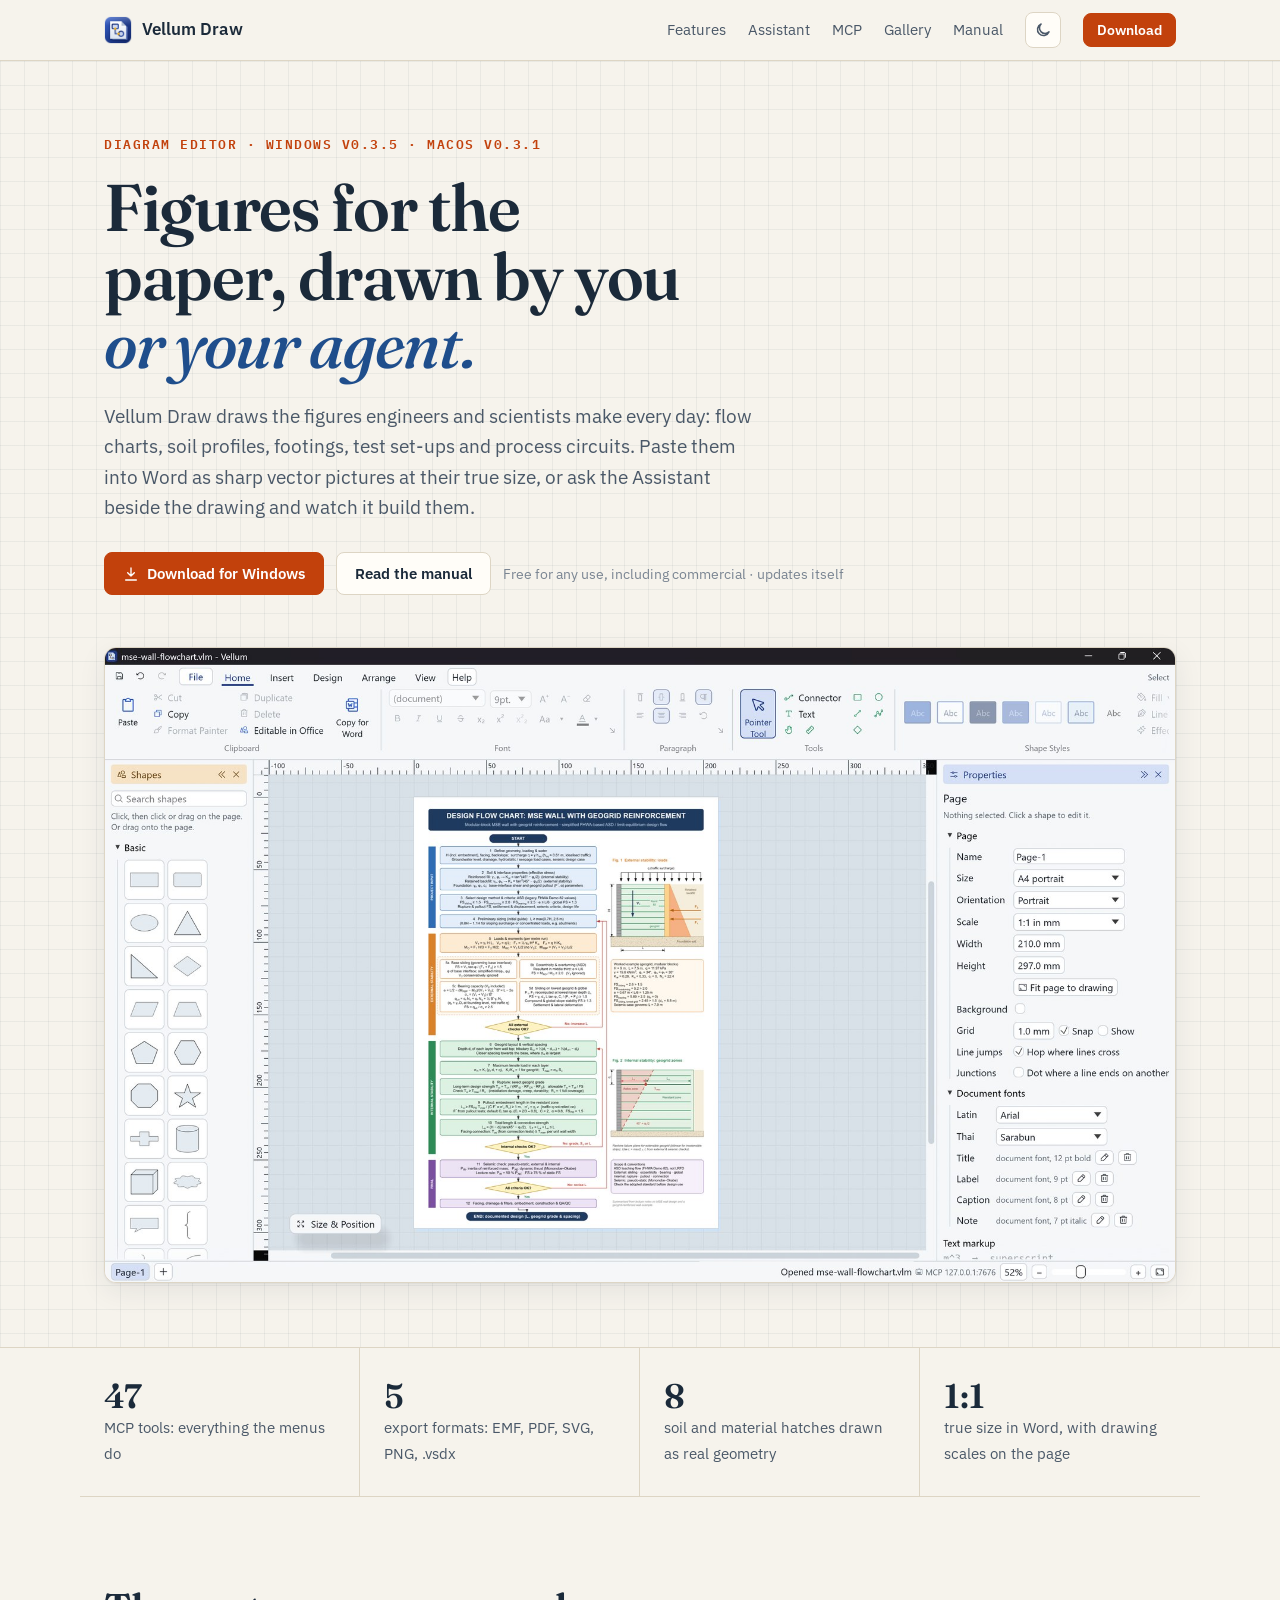
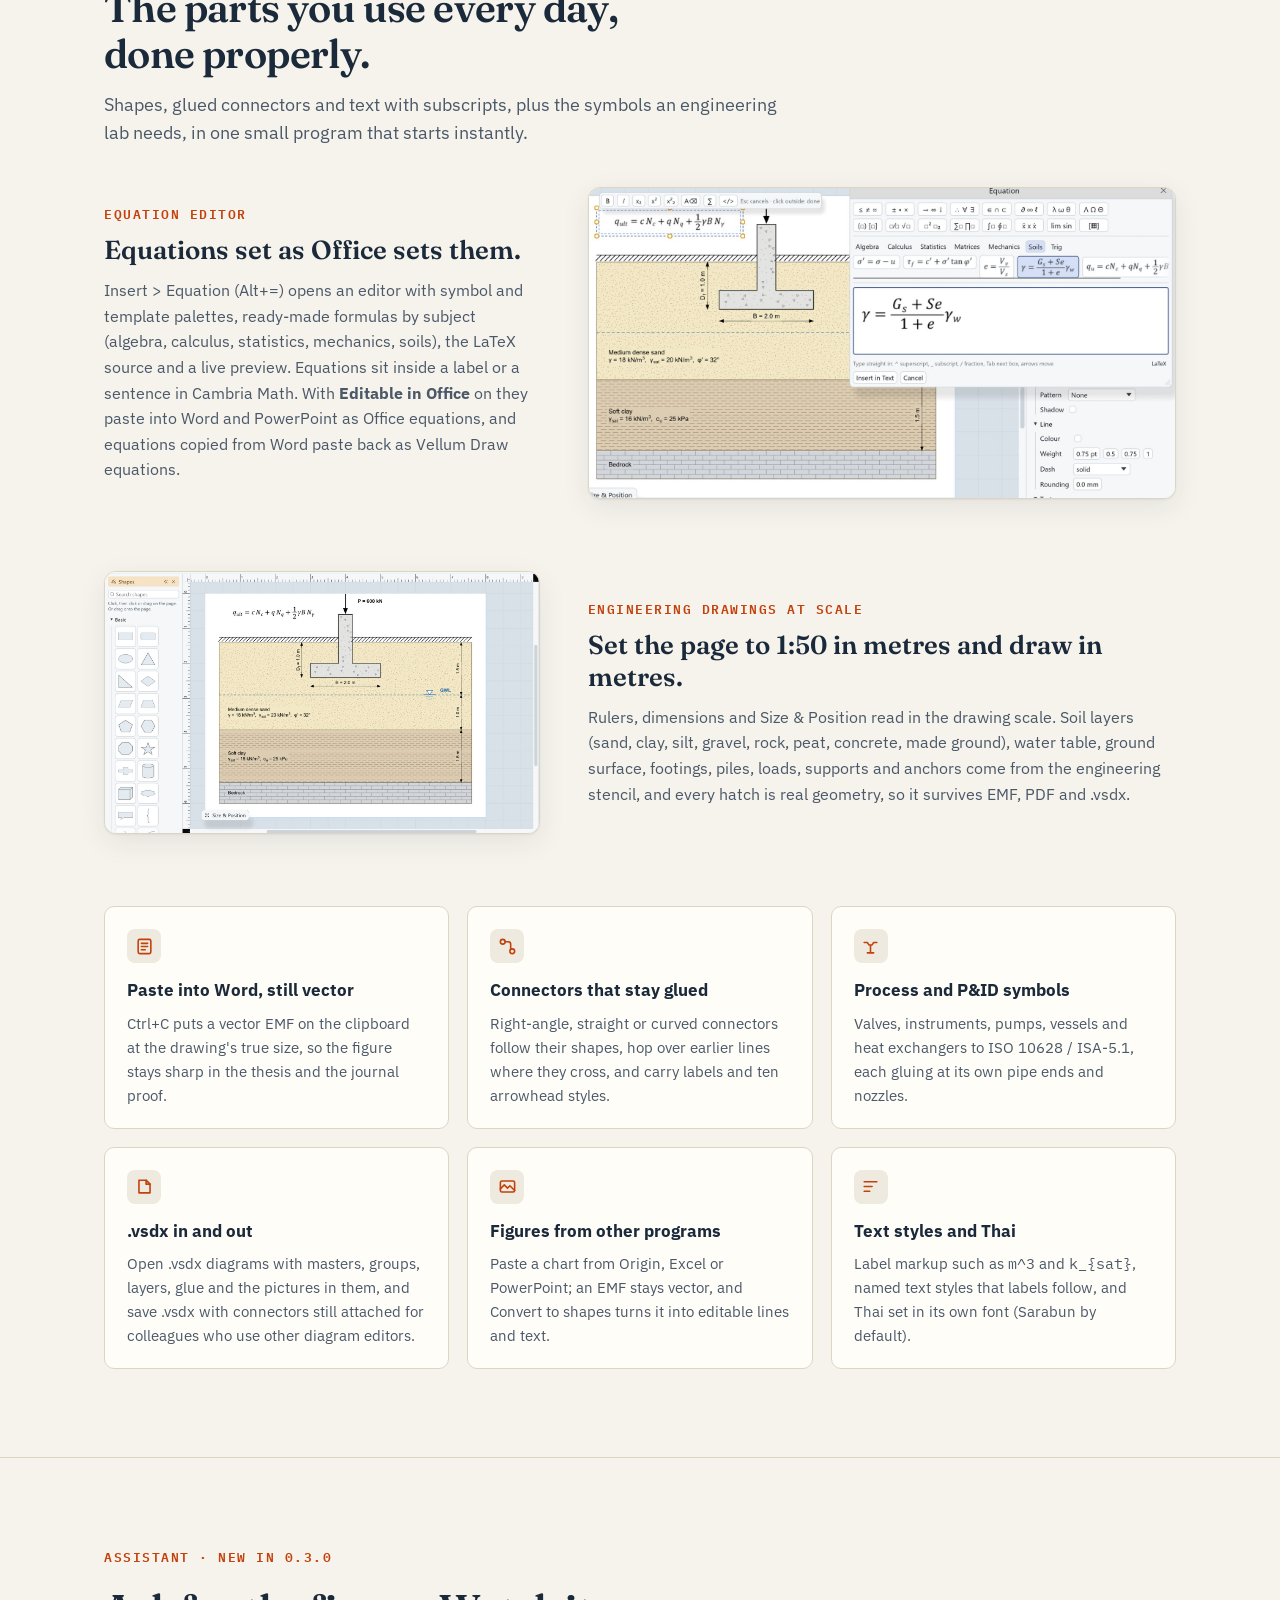
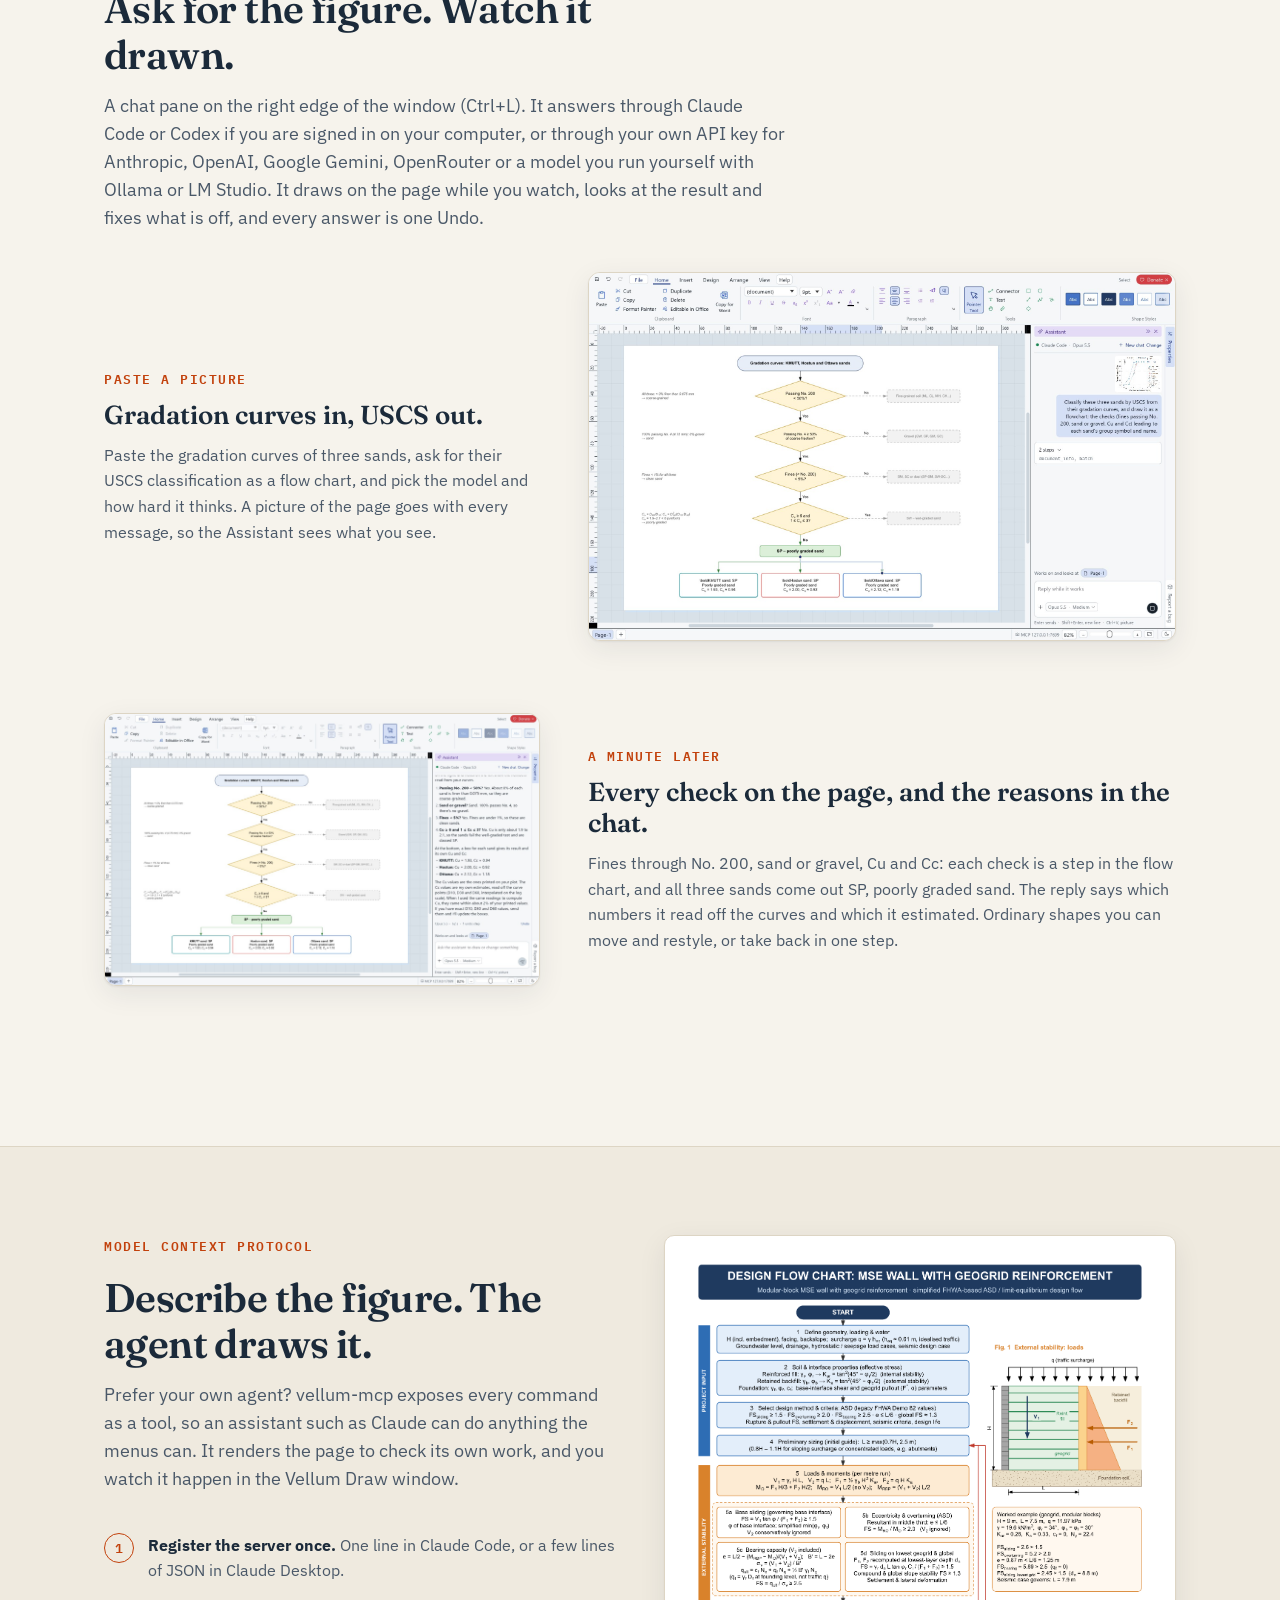
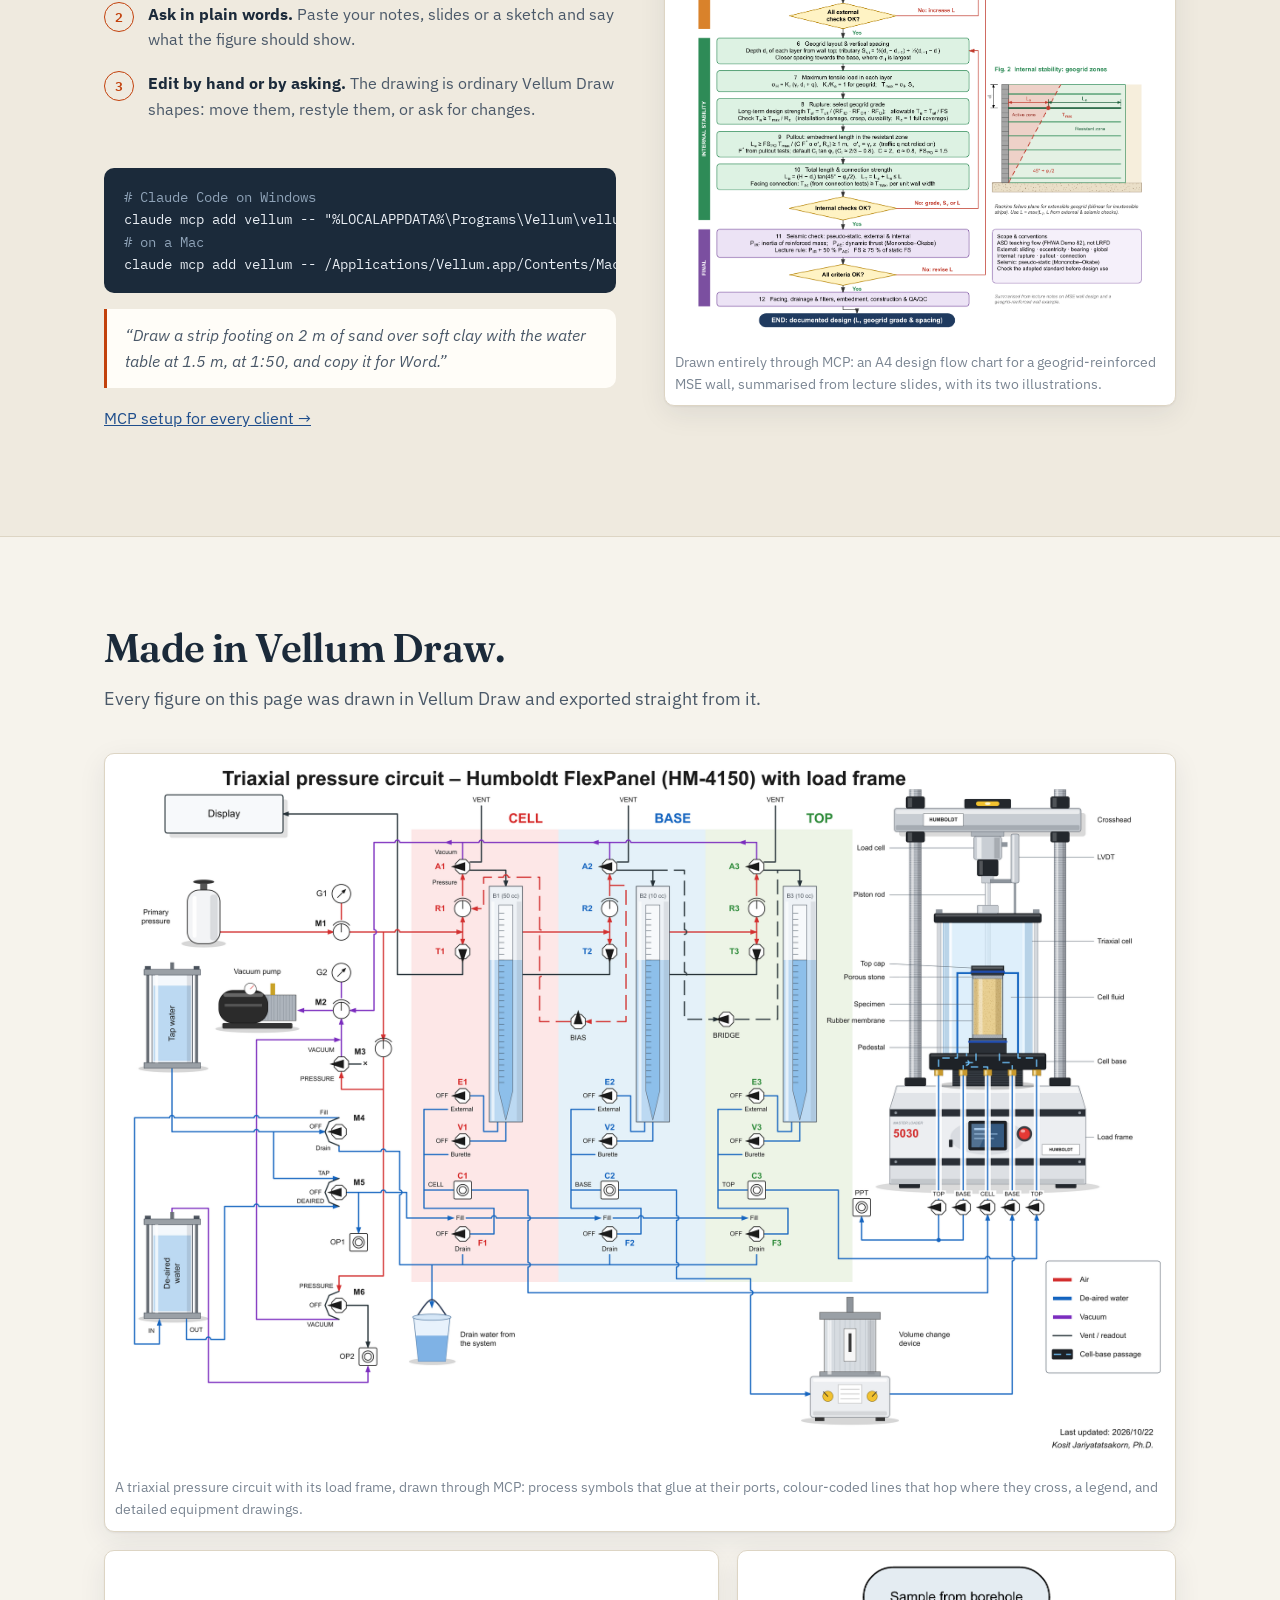
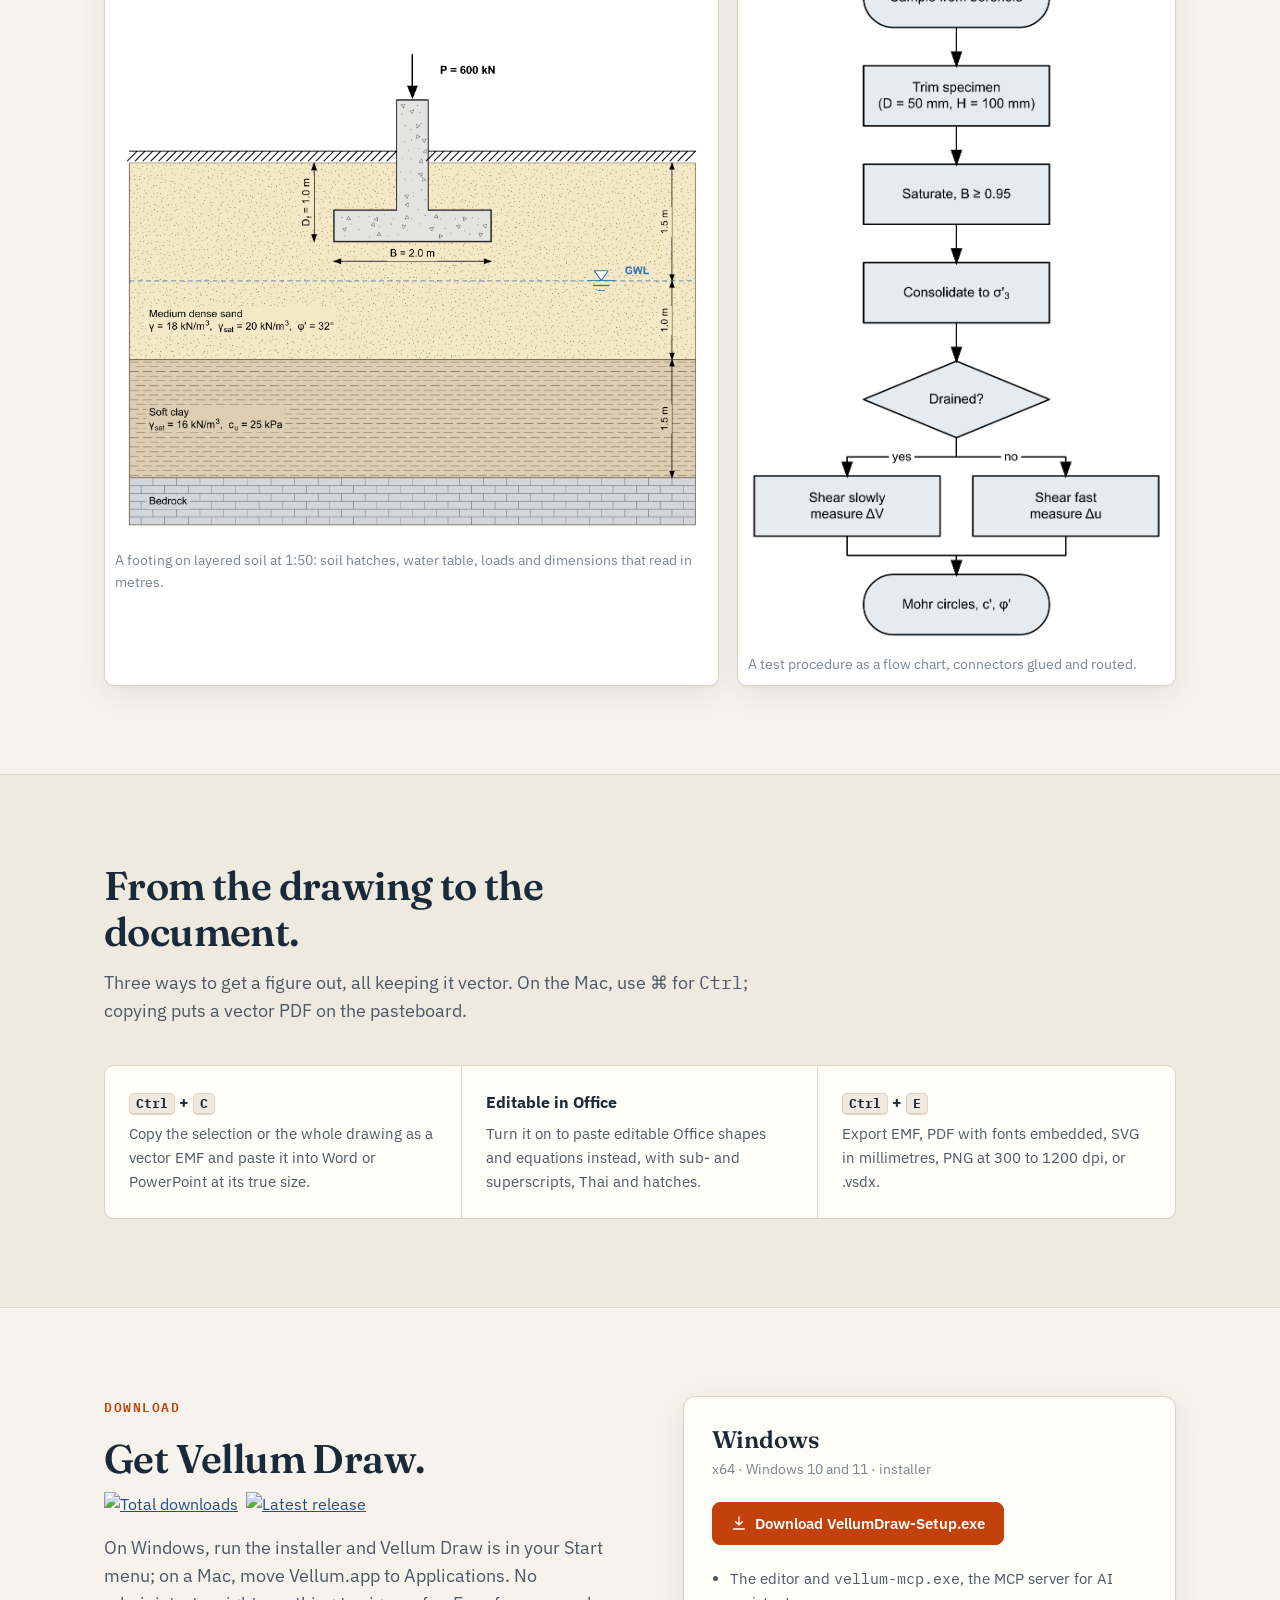
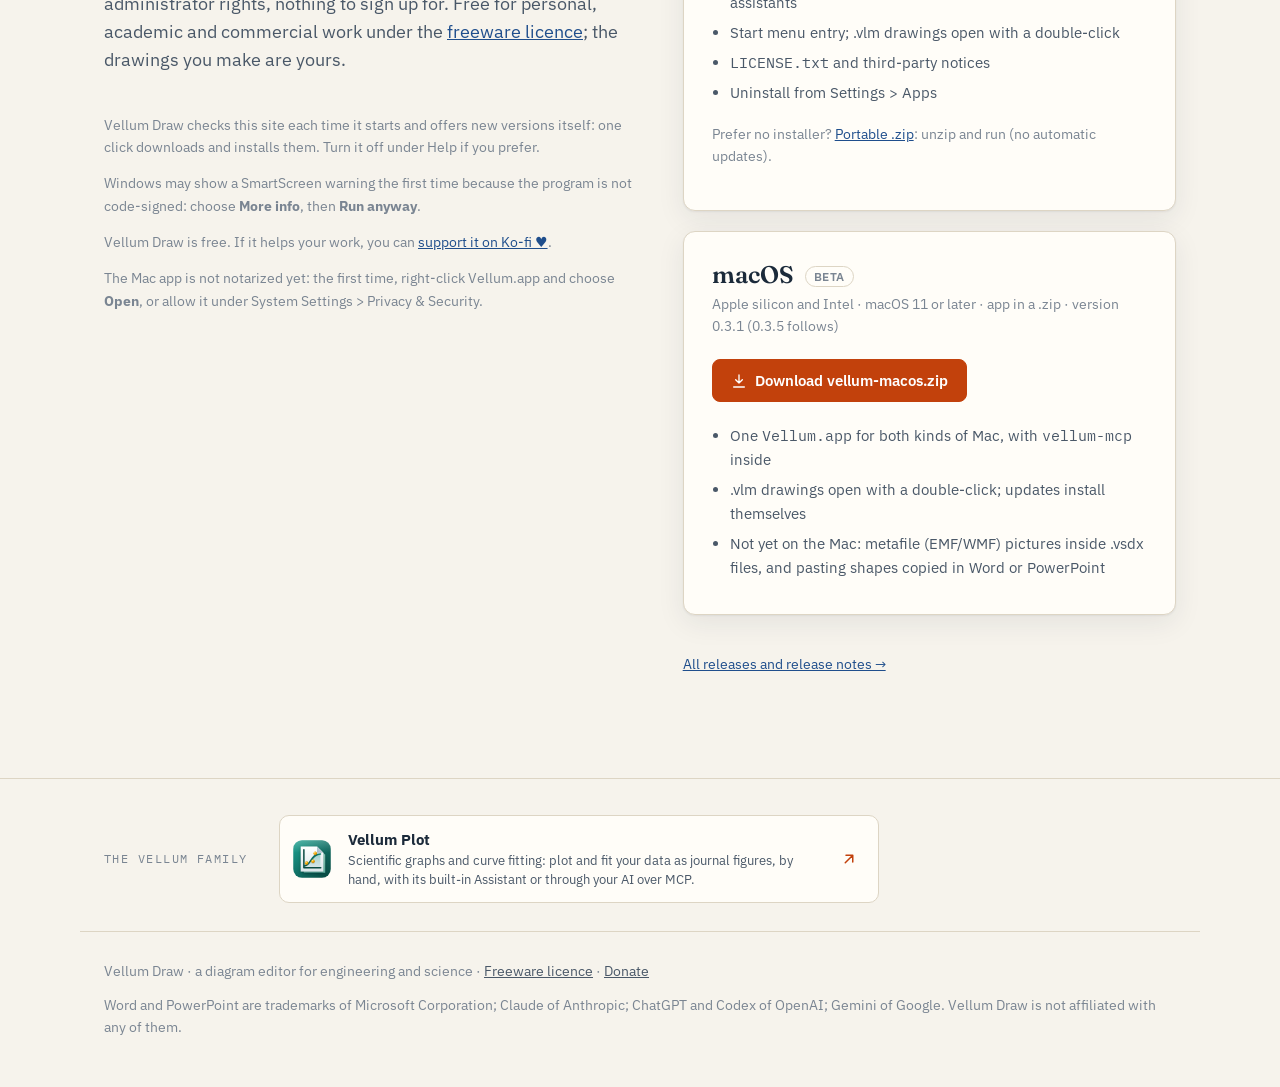
==== commit 7aedd4a7: "Vellum Draw 0.3.5: Auto Size, flip and rotate groups and lines" ====
--- a/index.html
+++ b/index.html
@@ -35,7 +35,7 @@
 <main>
 <div class="hero">
   <div class="wrap">
-    <p class="eyebrow">Diagram editor · Windows v0.3.4 · macOS v0.3.1</p>
+    <p class="eyebrow">Diagram editor · Windows v0.3.5 · macOS v0.3.1</p>
     <h1>Figures for the paper, drawn by you <em>or your agent.</em></h1>
     <p class="lede">Vellum Draw draws the figures engineers and scientists make every day: flow
       charts, soil profiles, footings, test set-ups and process circuits. Paste them into Word as
@@ -273,7 +273,7 @@
     </div>
     <div class="dl-card">
       <h3>macOS <span class="tag">beta</span></h3>
-      <p class="meta">Apple silicon and Intel · macOS 11 or later · app in a .zip · version 0.3.1 (0.3.4 follows)</p>
+      <p class="meta">Apple silicon and Intel · macOS 11 or later · app in a .zip · version 0.3.1 (0.3.5 follows)</p>
       <a class="btn primary" href="https://github.com/VellumDraw/VellumDraw.github.io/releases/download/v0.3.1/vellum-macos.zip">
         <svg viewBox="0 0 24 24" fill="none" stroke="currentColor" stroke-width="2" stroke-linecap="round" stroke-linejoin="round" aria-hidden="true"><path d="M12 3v12m0 0-5-5m5 5 5-5M4 21h16"/></svg>
         Download vellum-macos.zip
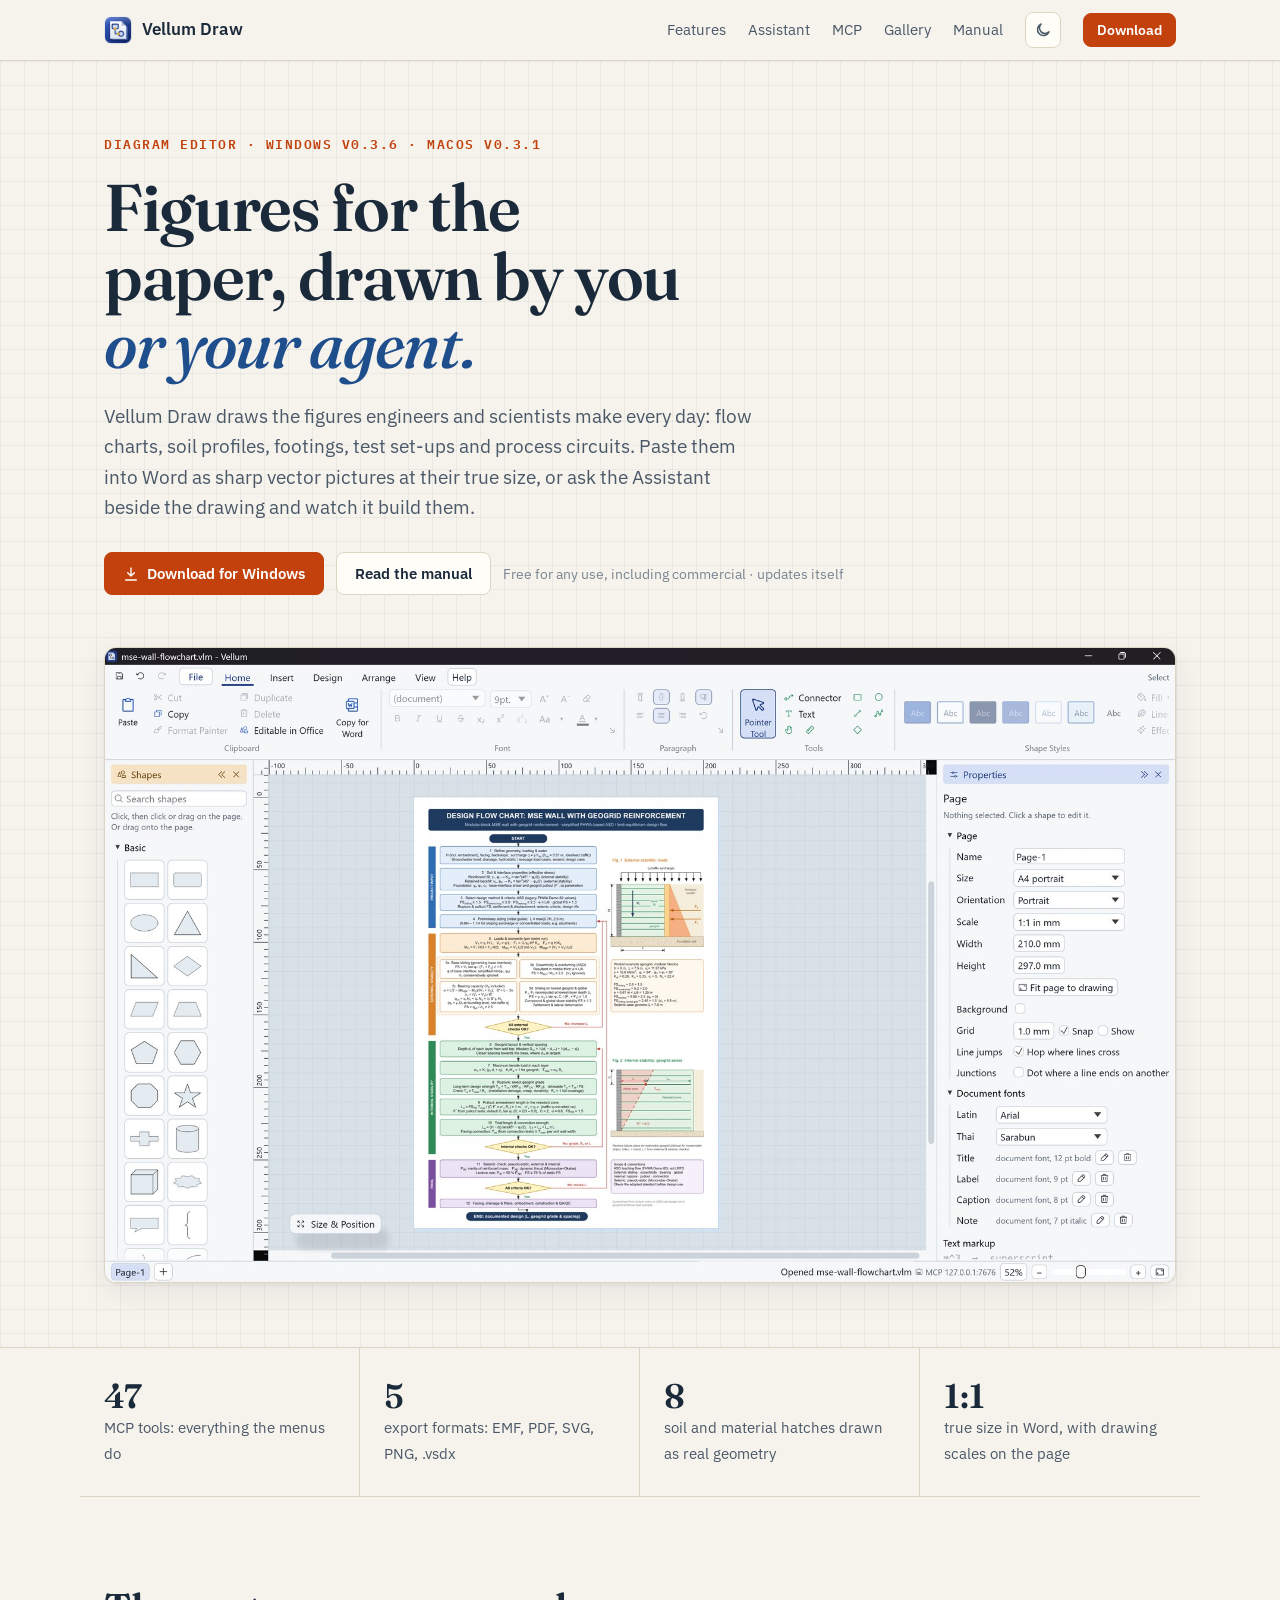
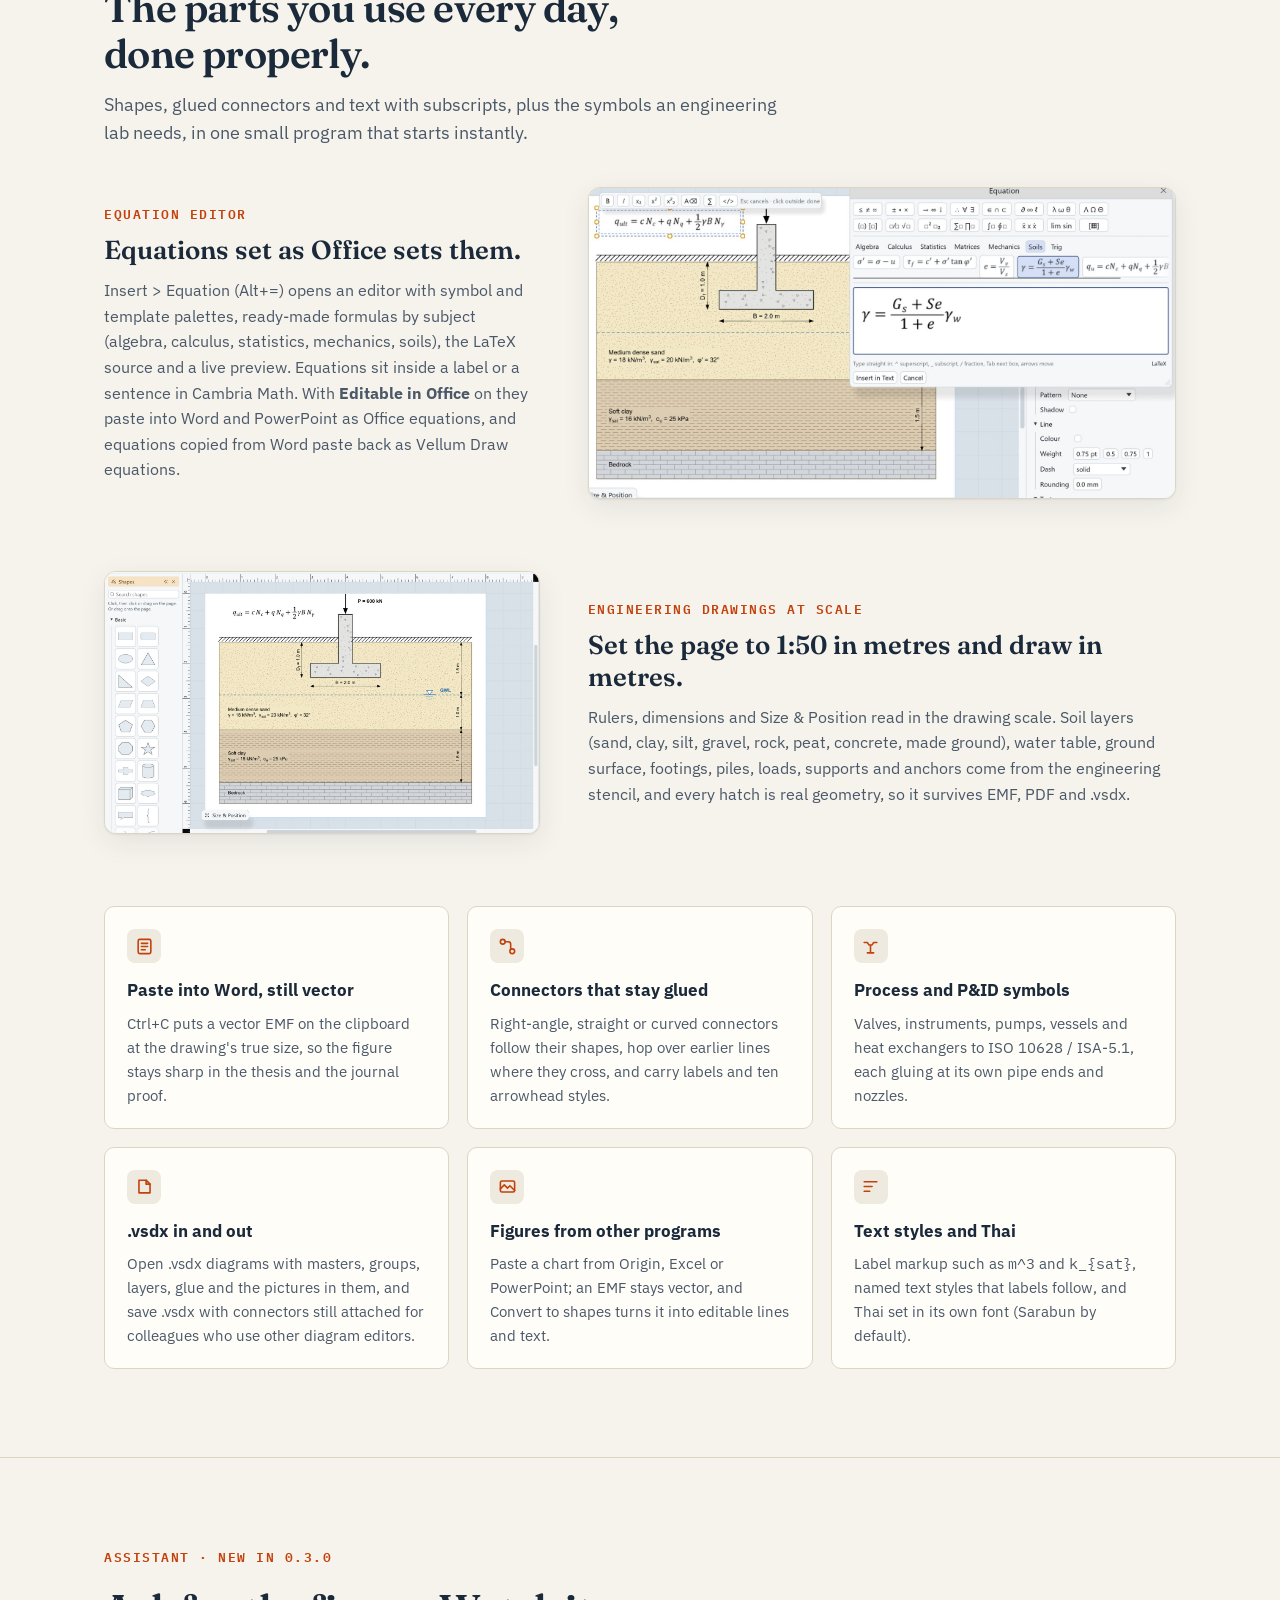
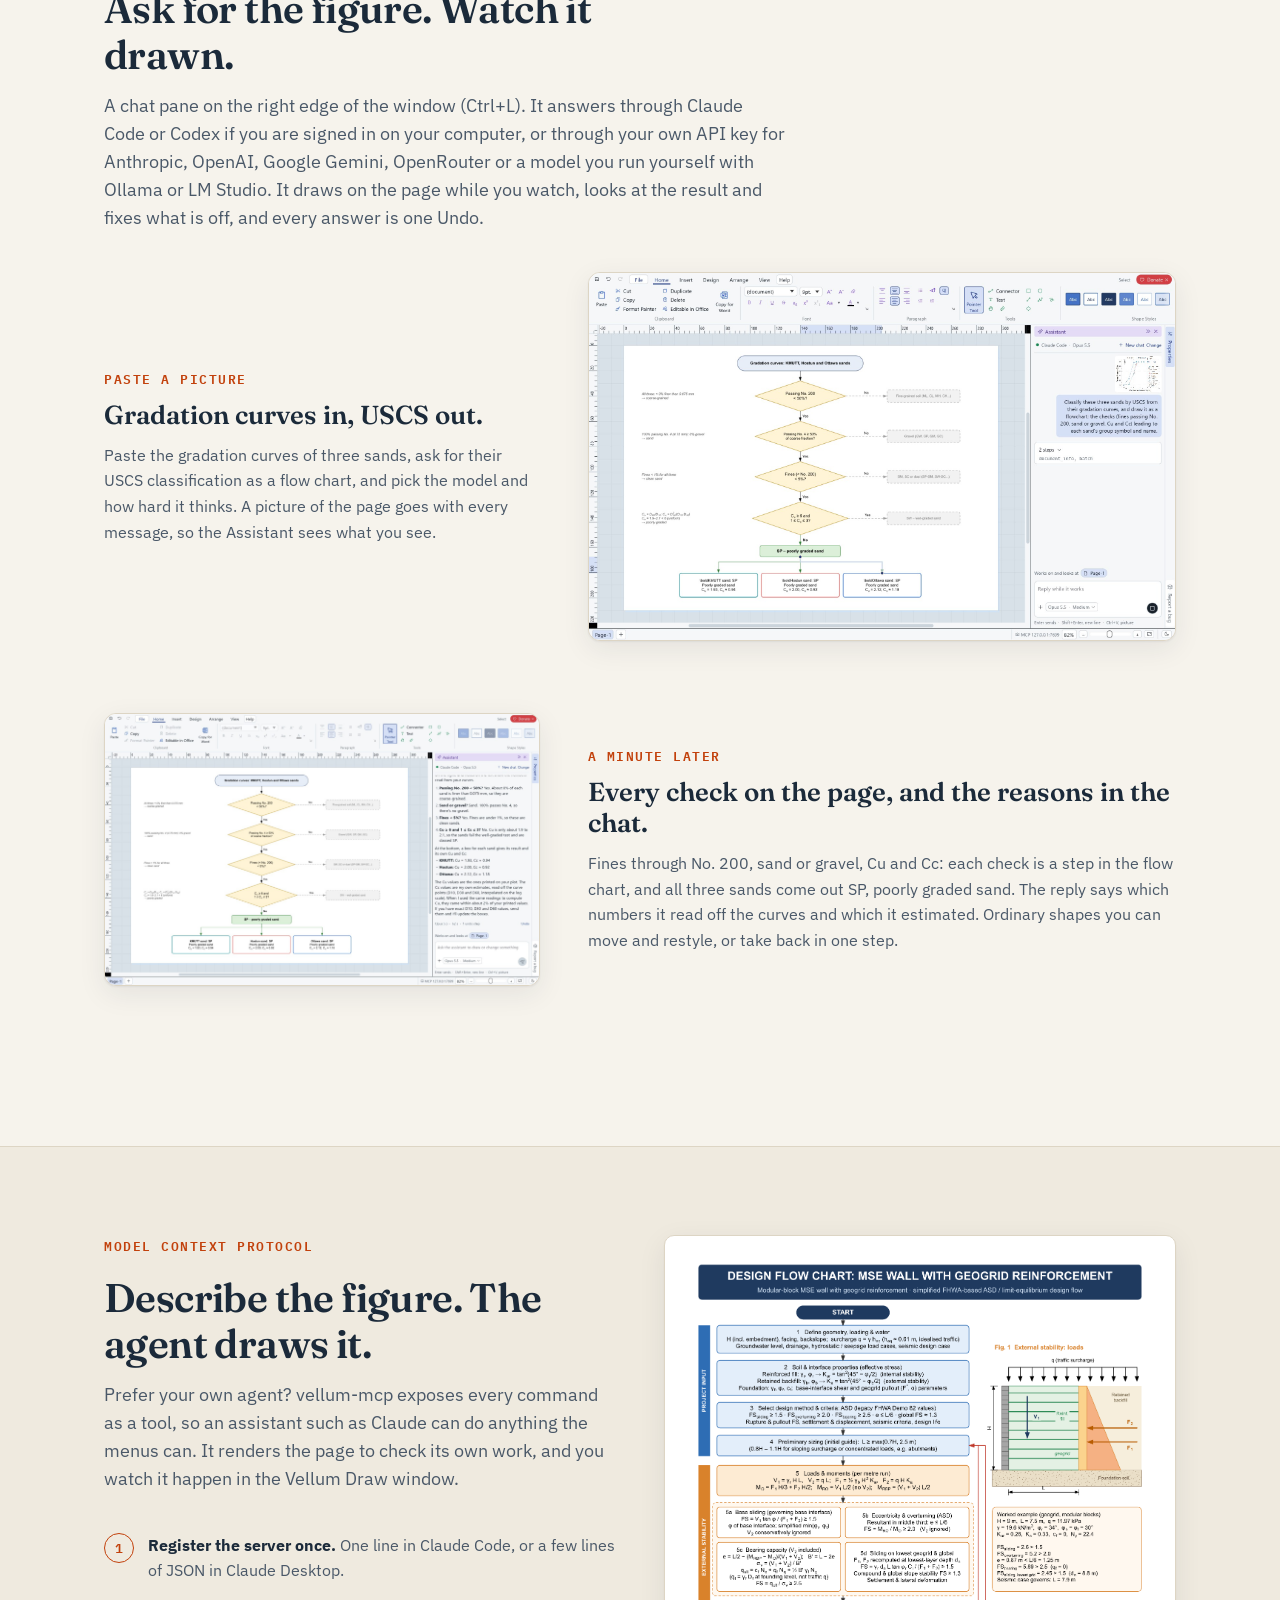
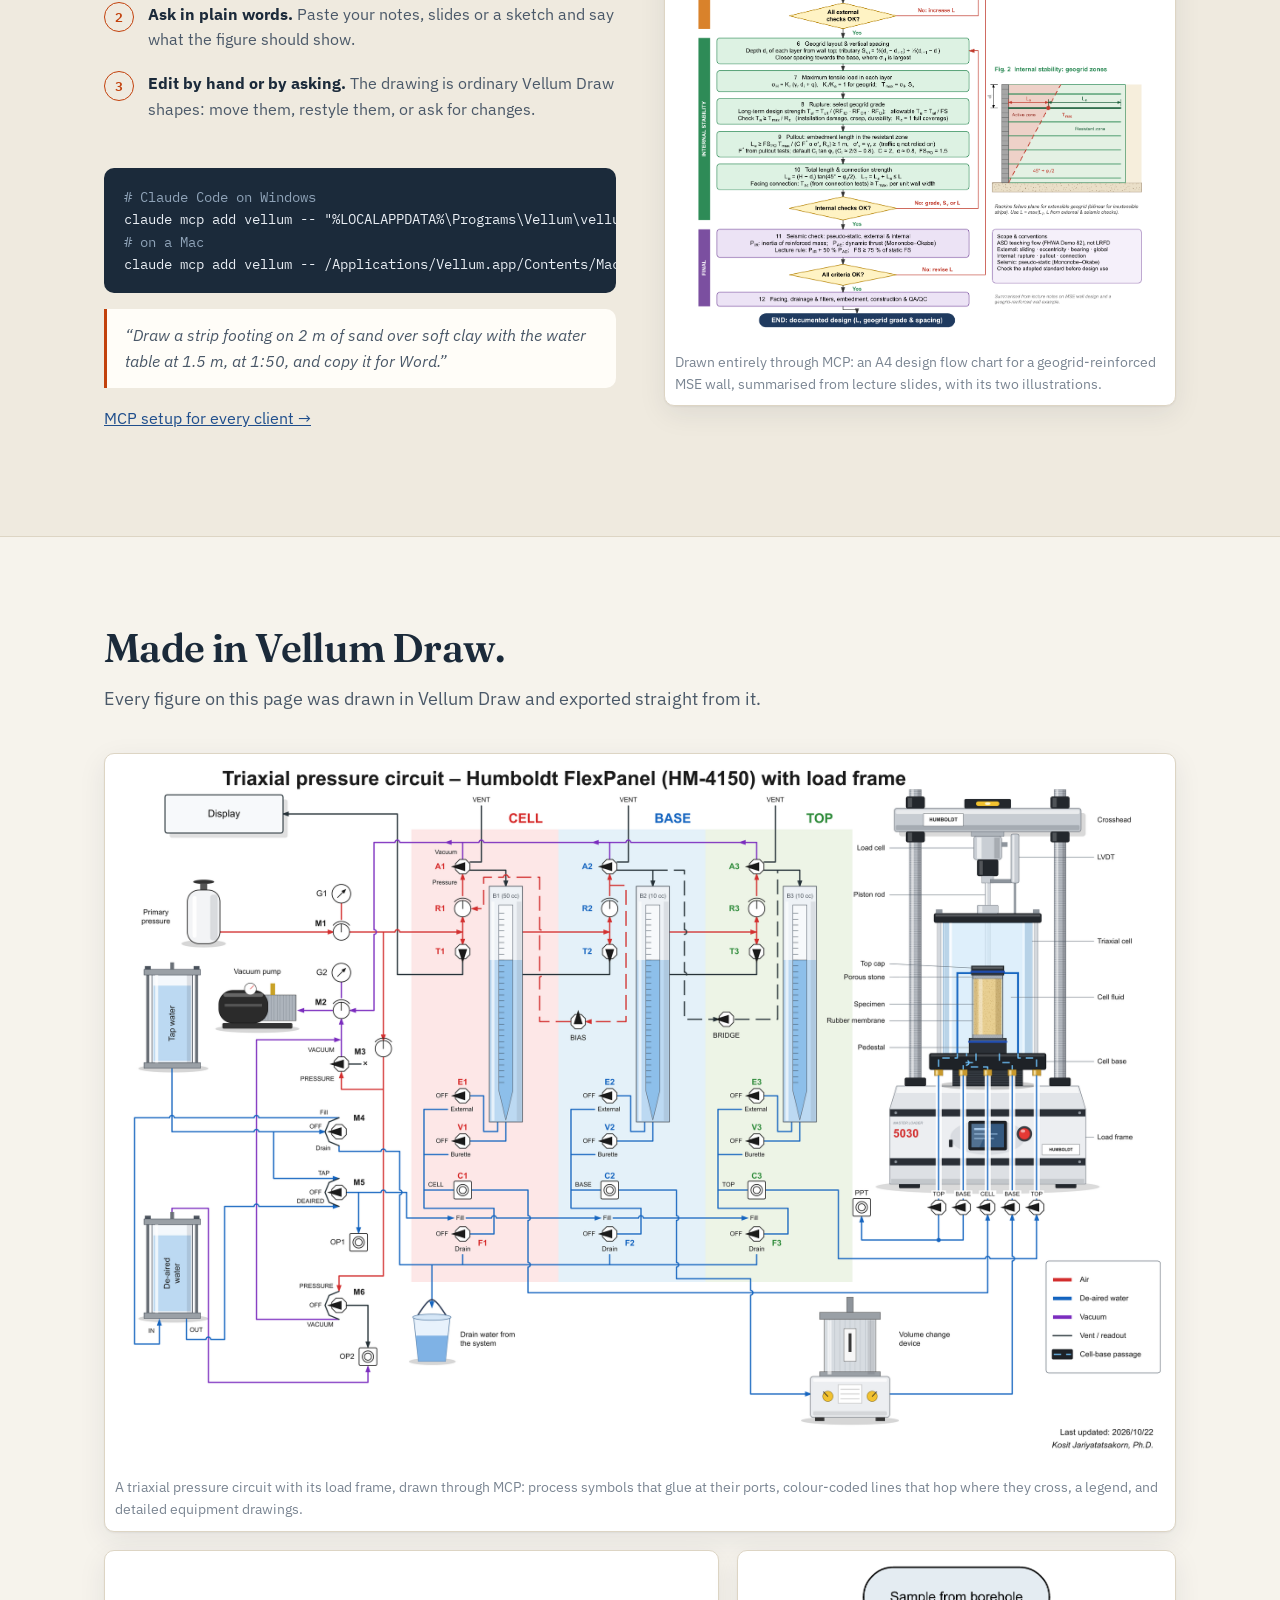
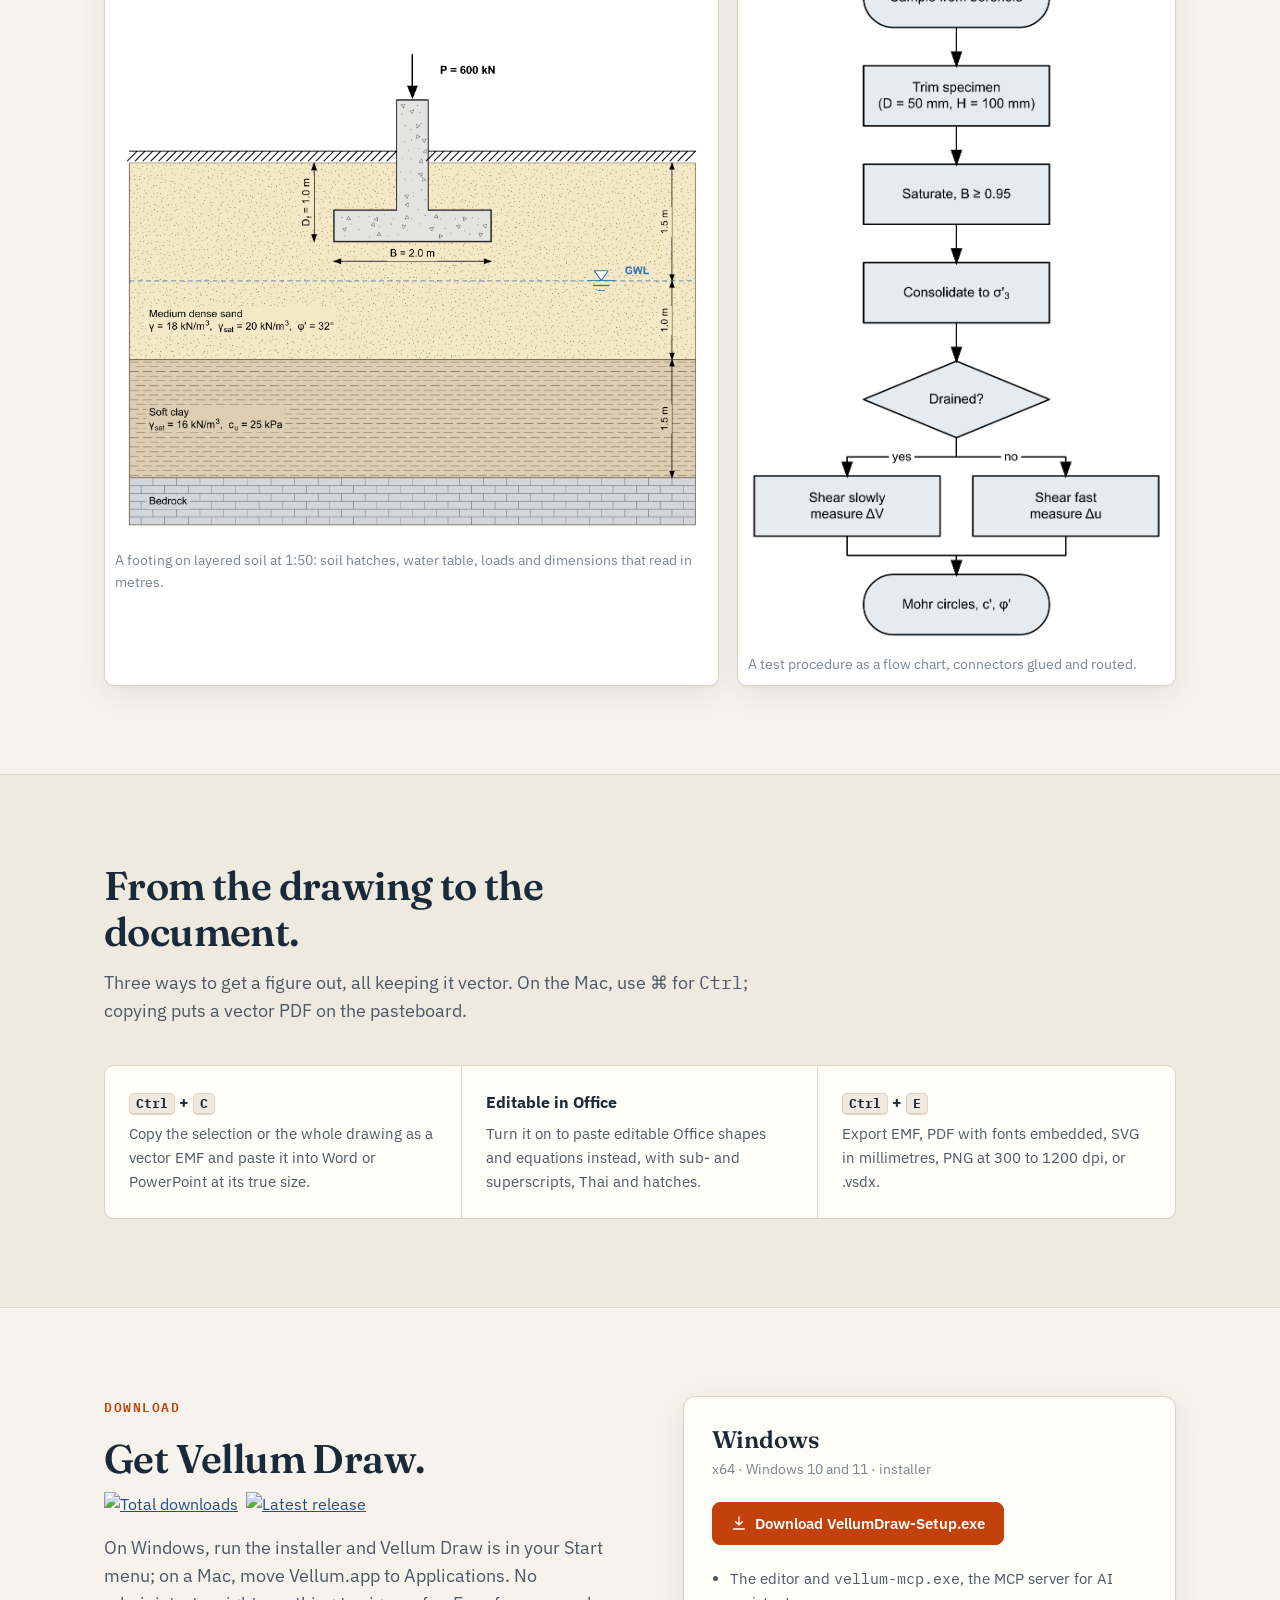
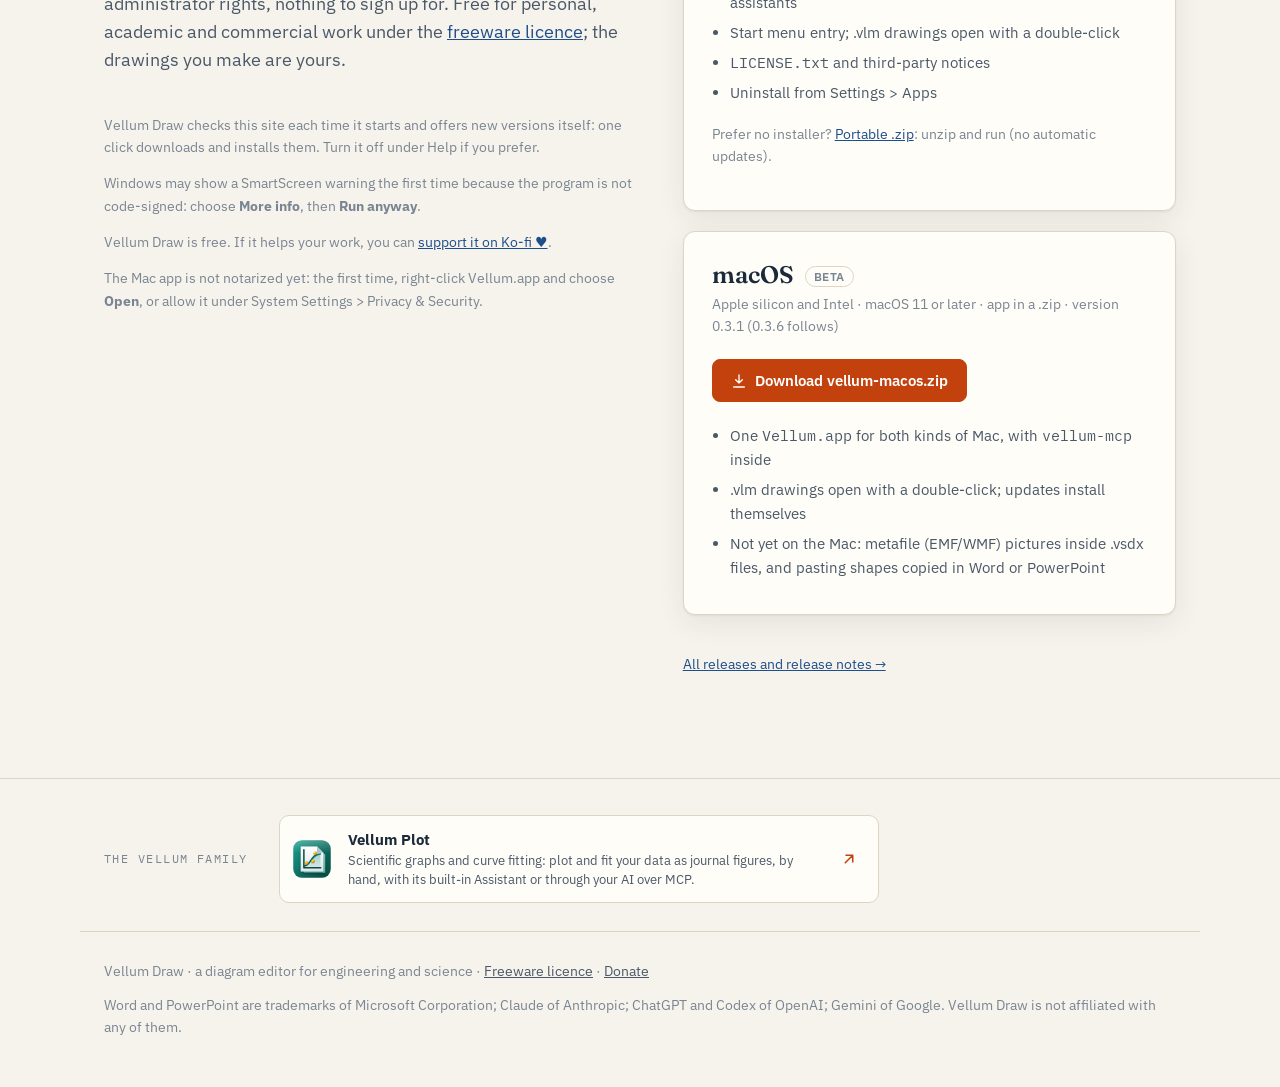
==== commit e336f219: "Vellum Draw 0.3.6: Project pane, dashes and arrowheads, partial text size, new Start screen" ====
--- a/index.html
+++ b/index.html
@@ -35,7 +35,7 @@
 <main>
 <div class="hero">
   <div class="wrap">
-    <p class="eyebrow">Diagram editor · Windows v0.3.5 · macOS v0.3.1</p>
+    <p class="eyebrow">Diagram editor · Windows v0.3.6 · macOS v0.3.1</p>
     <h1>Figures for the paper, drawn by you <em>or your agent.</em></h1>
     <p class="lede">Vellum Draw draws the figures engineers and scientists make every day: flow
       charts, soil profiles, footings, test set-ups and process circuits. Paste them into Word as
@@ -273,7 +273,7 @@
     </div>
     <div class="dl-card">
       <h3>macOS <span class="tag">beta</span></h3>
-      <p class="meta">Apple silicon and Intel · macOS 11 or later · app in a .zip · version 0.3.1 (0.3.5 follows)</p>
+      <p class="meta">Apple silicon and Intel · macOS 11 or later · app in a .zip · version 0.3.1 (0.3.6 follows)</p>
       <a class="btn primary" href="https://github.com/VellumDraw/VellumDraw.github.io/releases/download/v0.3.1/vellum-macos.zip">
         <svg viewBox="0 0 24 24" fill="none" stroke="currentColor" stroke-width="2" stroke-linecap="round" stroke-linejoin="round" aria-hidden="true"><path d="M12 3v12m0 0-5-5m5 5 5-5M4 21h16"/></svg>
         Download vellum-macos.zip
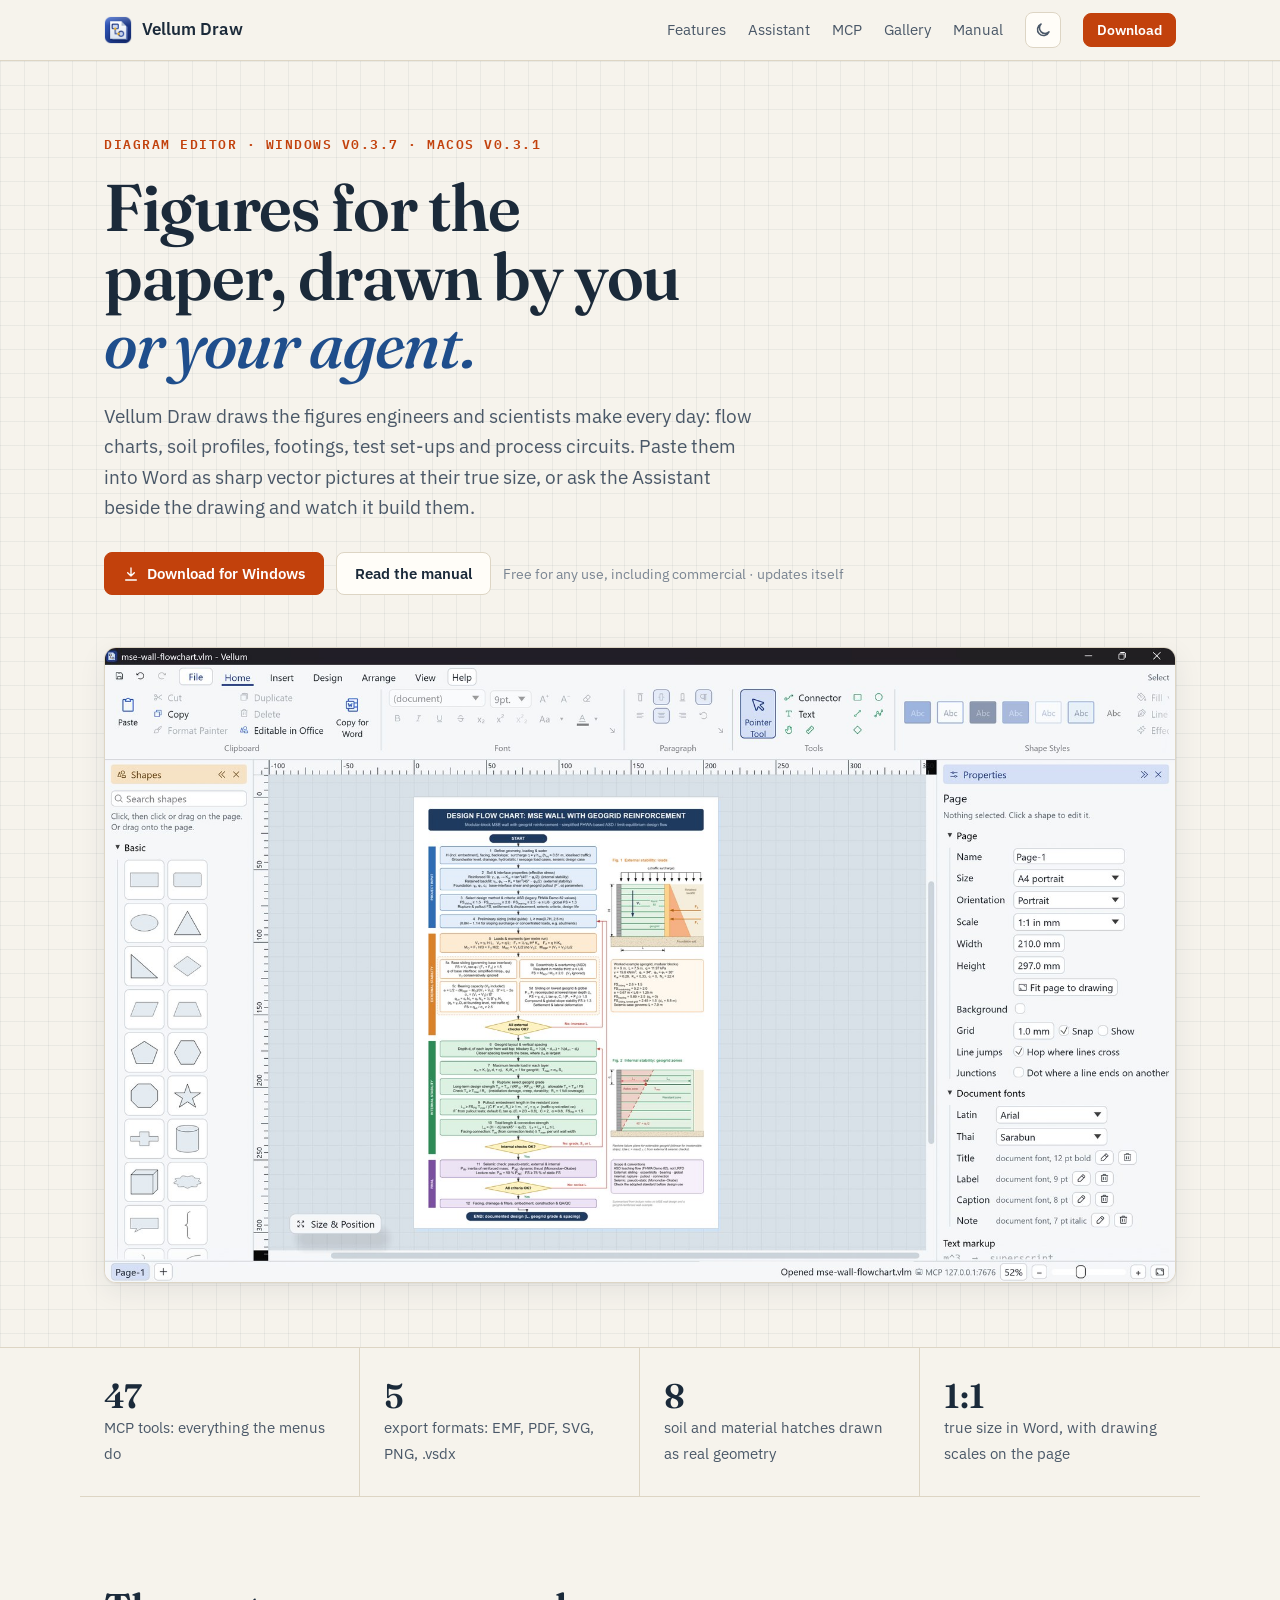
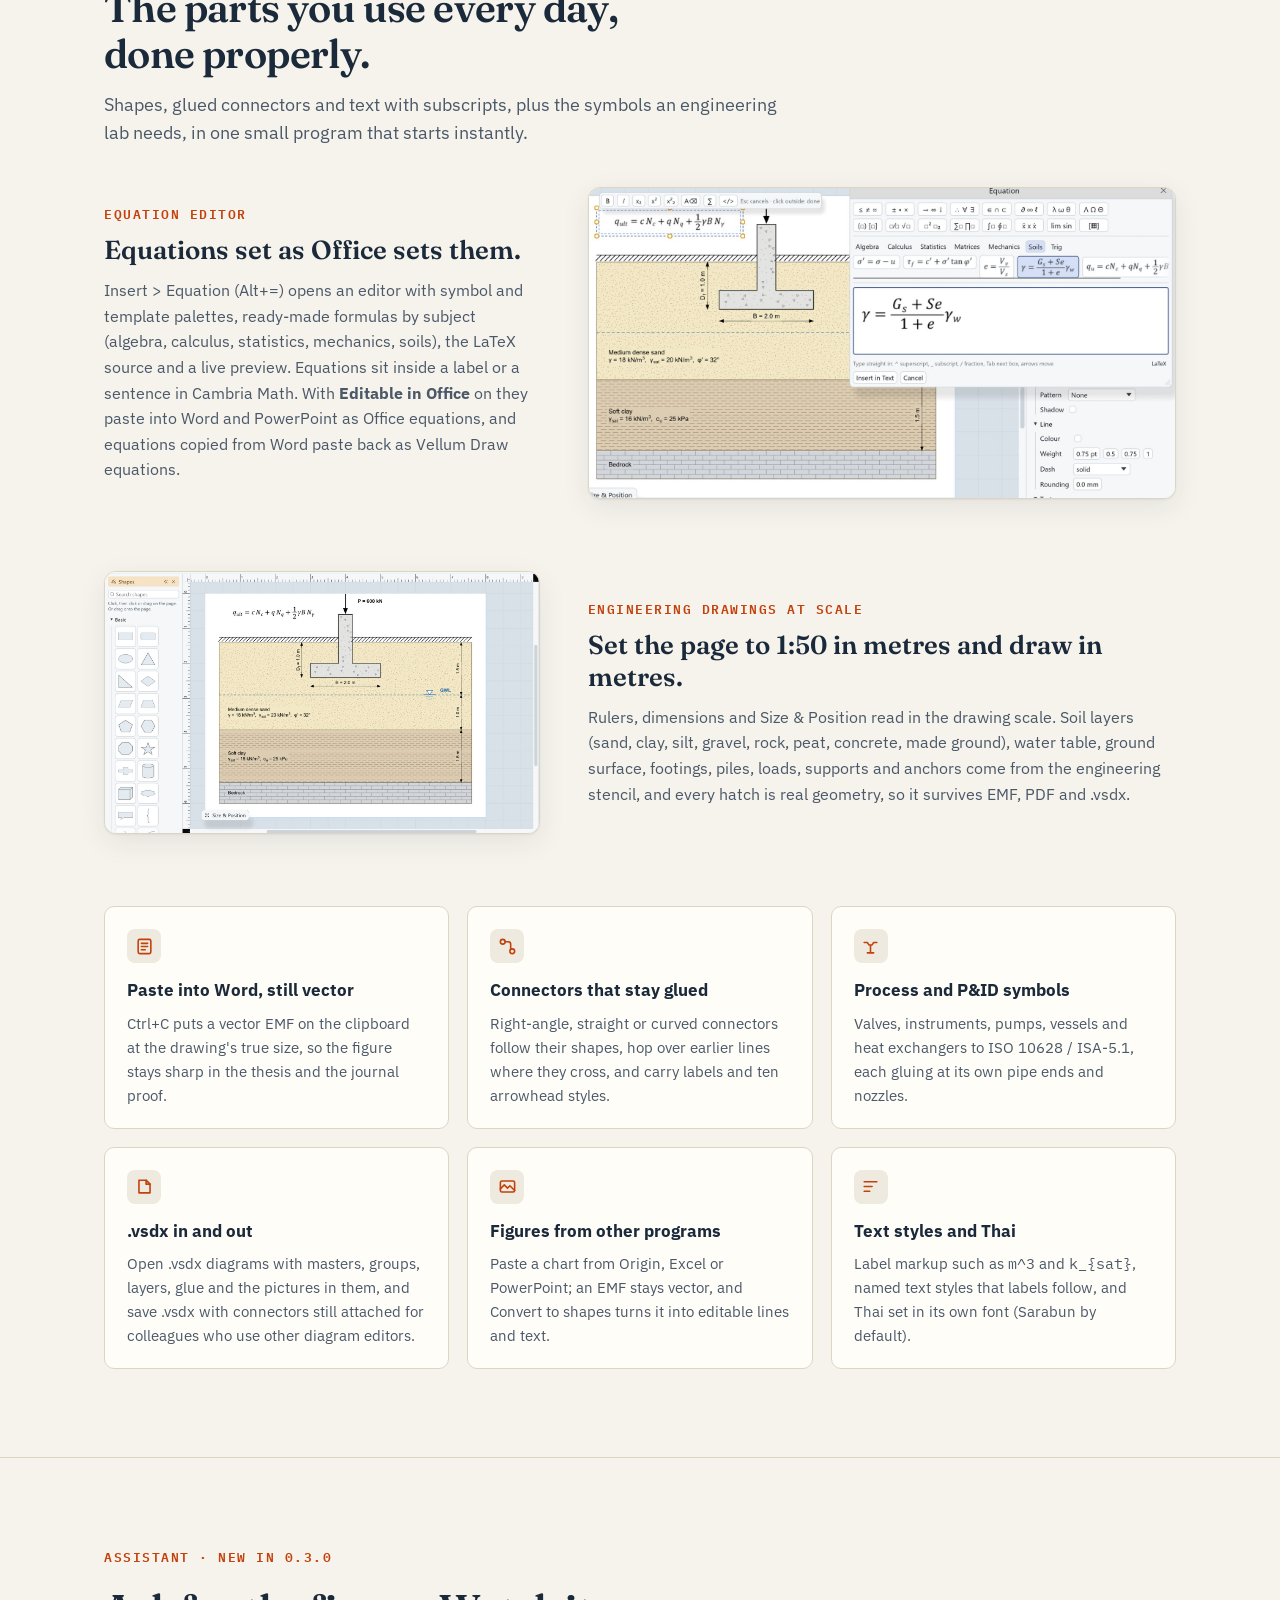
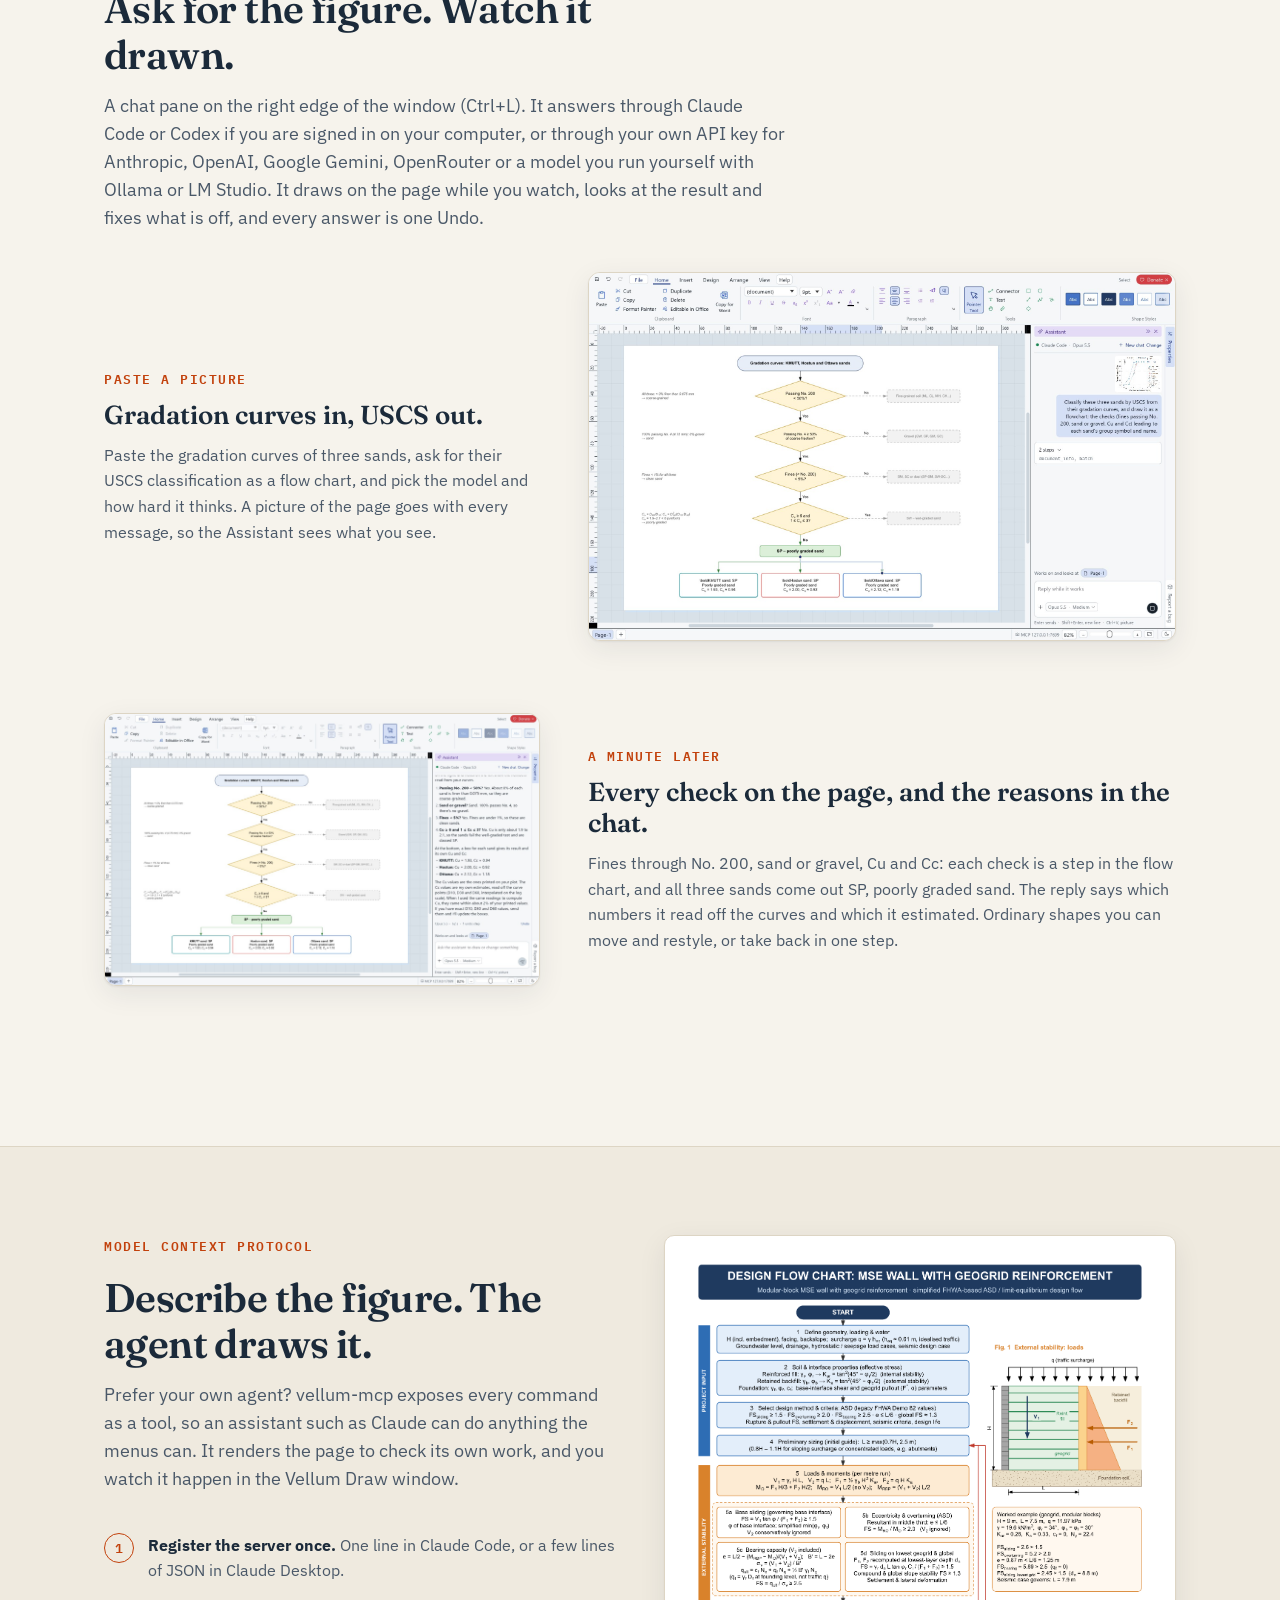
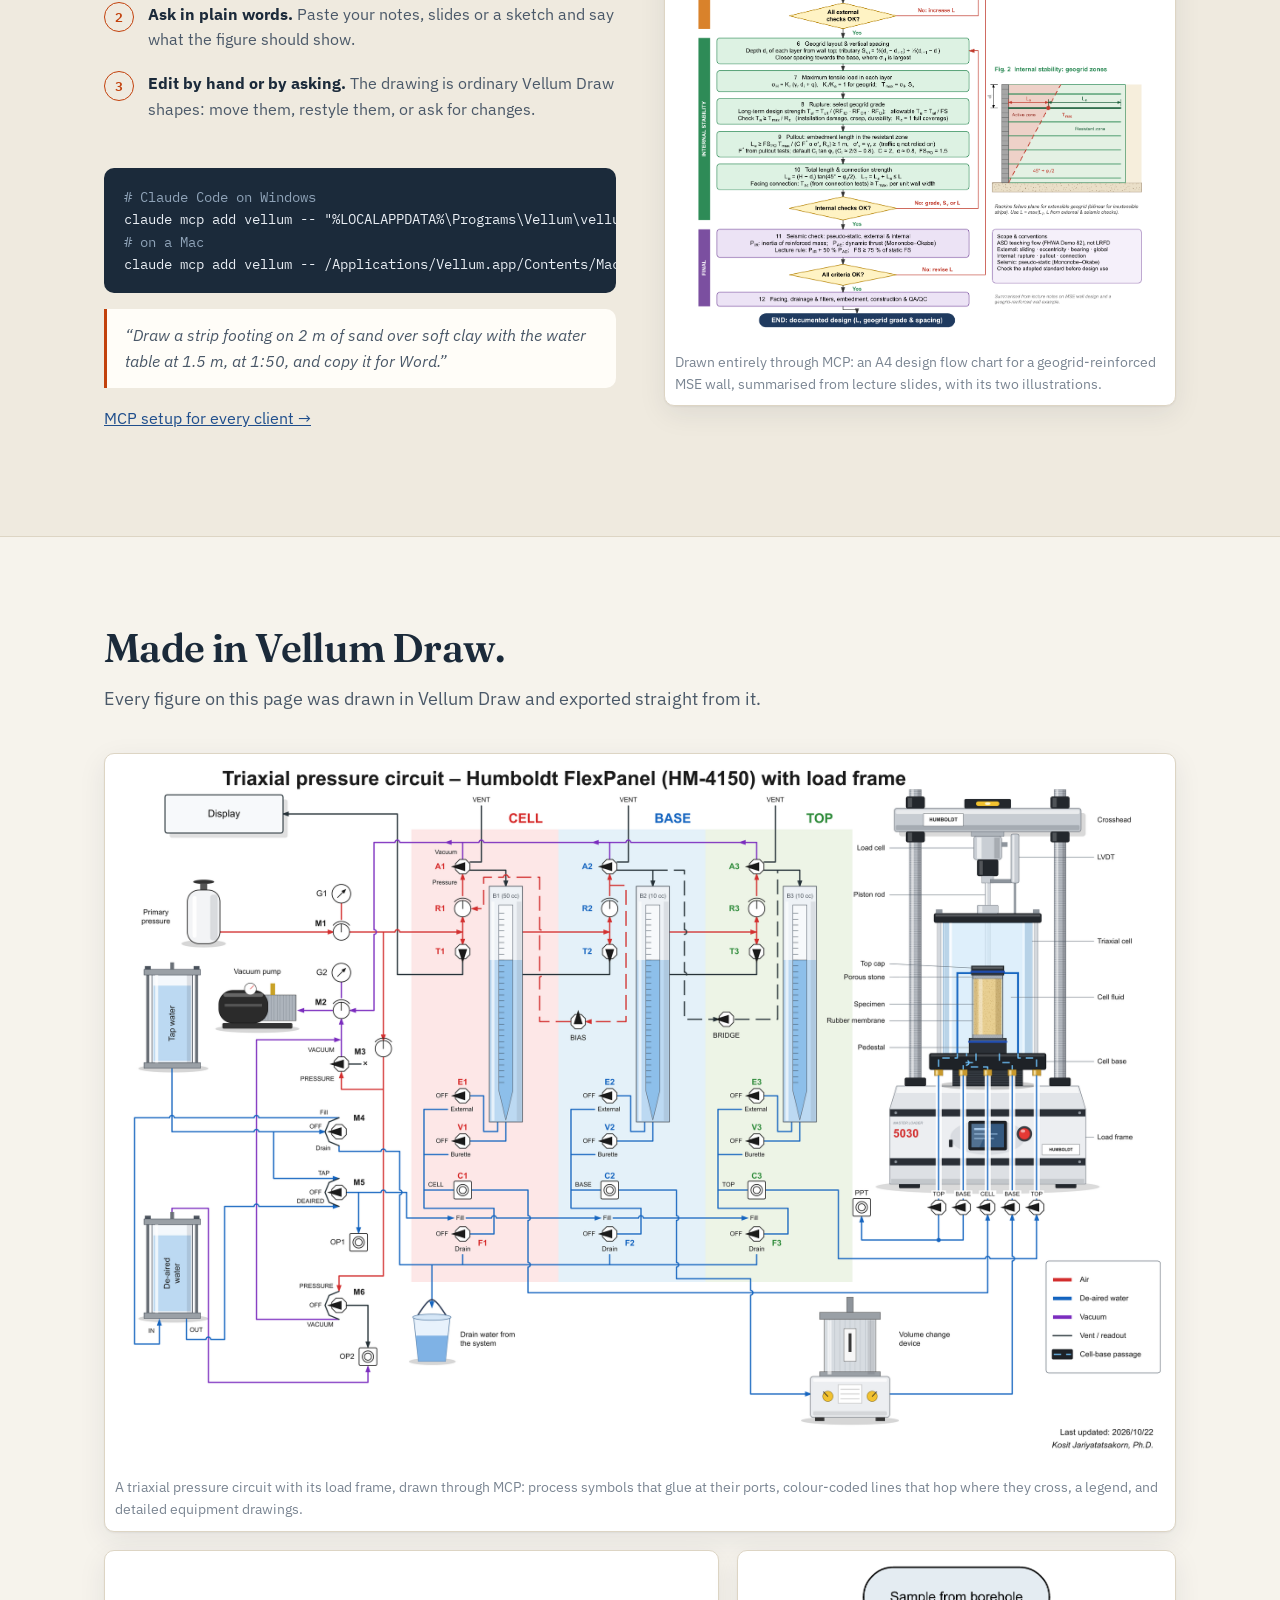
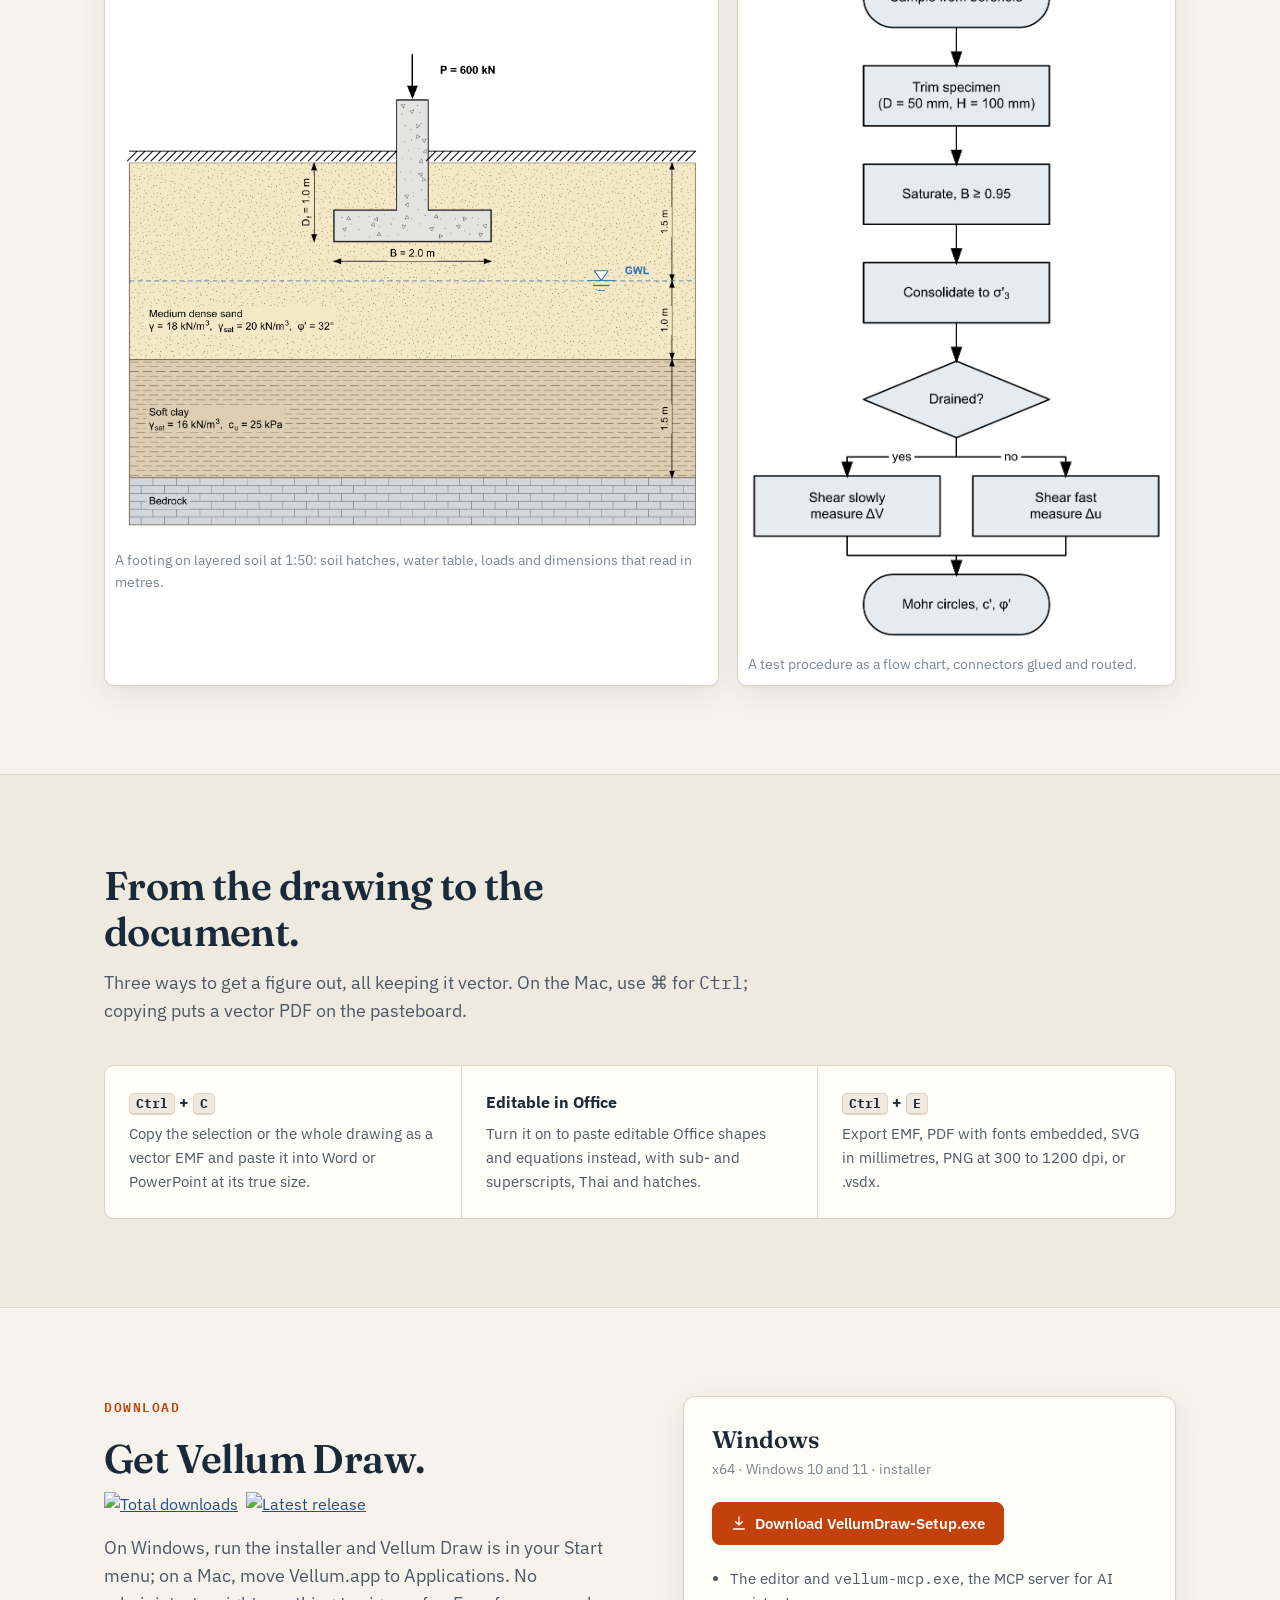
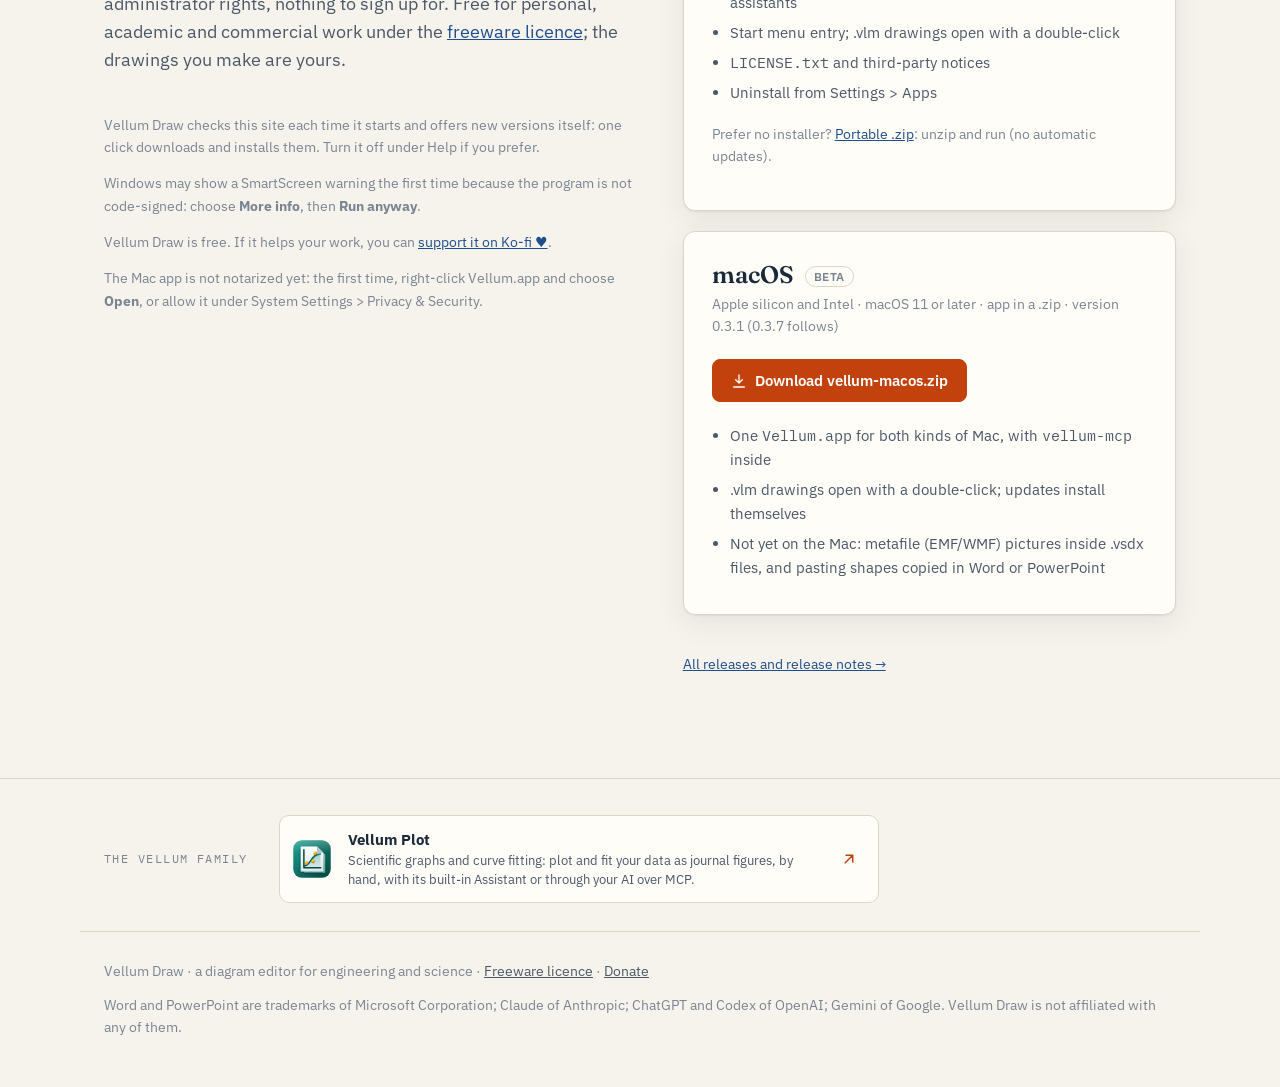
==== commit 2aeb0db0: "Site: Windows 0.3.7; manual: chats kept per drawing, pictures open large, the gear" ====
--- a/index.html
+++ b/index.html
@@ -35,7 +35,7 @@
 <main>
 <div class="hero">
   <div class="wrap">
-    <p class="eyebrow">Diagram editor · Windows v0.3.6 · macOS v0.3.1</p>
+    <p class="eyebrow">Diagram editor · Windows v0.3.7 · macOS v0.3.1</p>
     <h1>Figures for the paper, drawn by you <em>or your agent.</em></h1>
     <p class="lede">Vellum Draw draws the figures engineers and scientists make every day: flow
       charts, soil profiles, footings, test set-ups and process circuits. Paste them into Word as
@@ -273,7 +273,7 @@
     </div>
     <div class="dl-card">
       <h3>macOS <span class="tag">beta</span></h3>
-      <p class="meta">Apple silicon and Intel · macOS 11 or later · app in a .zip · version 0.3.1 (0.3.6 follows)</p>
+      <p class="meta">Apple silicon and Intel · macOS 11 or later · app in a .zip · version 0.3.1 (0.3.7 follows)</p>
       <a class="btn primary" href="https://github.com/VellumDraw/VellumDraw.github.io/releases/download/v0.3.1/vellum-macos.zip">
         <svg viewBox="0 0 24 24" fill="none" stroke="currentColor" stroke-width="2" stroke-linecap="round" stroke-linejoin="round" aria-hidden="true"><path d="M12 3v12m0 0-5-5m5 5 5-5M4 21h16"/></svg>
         Download vellum-macos.zip
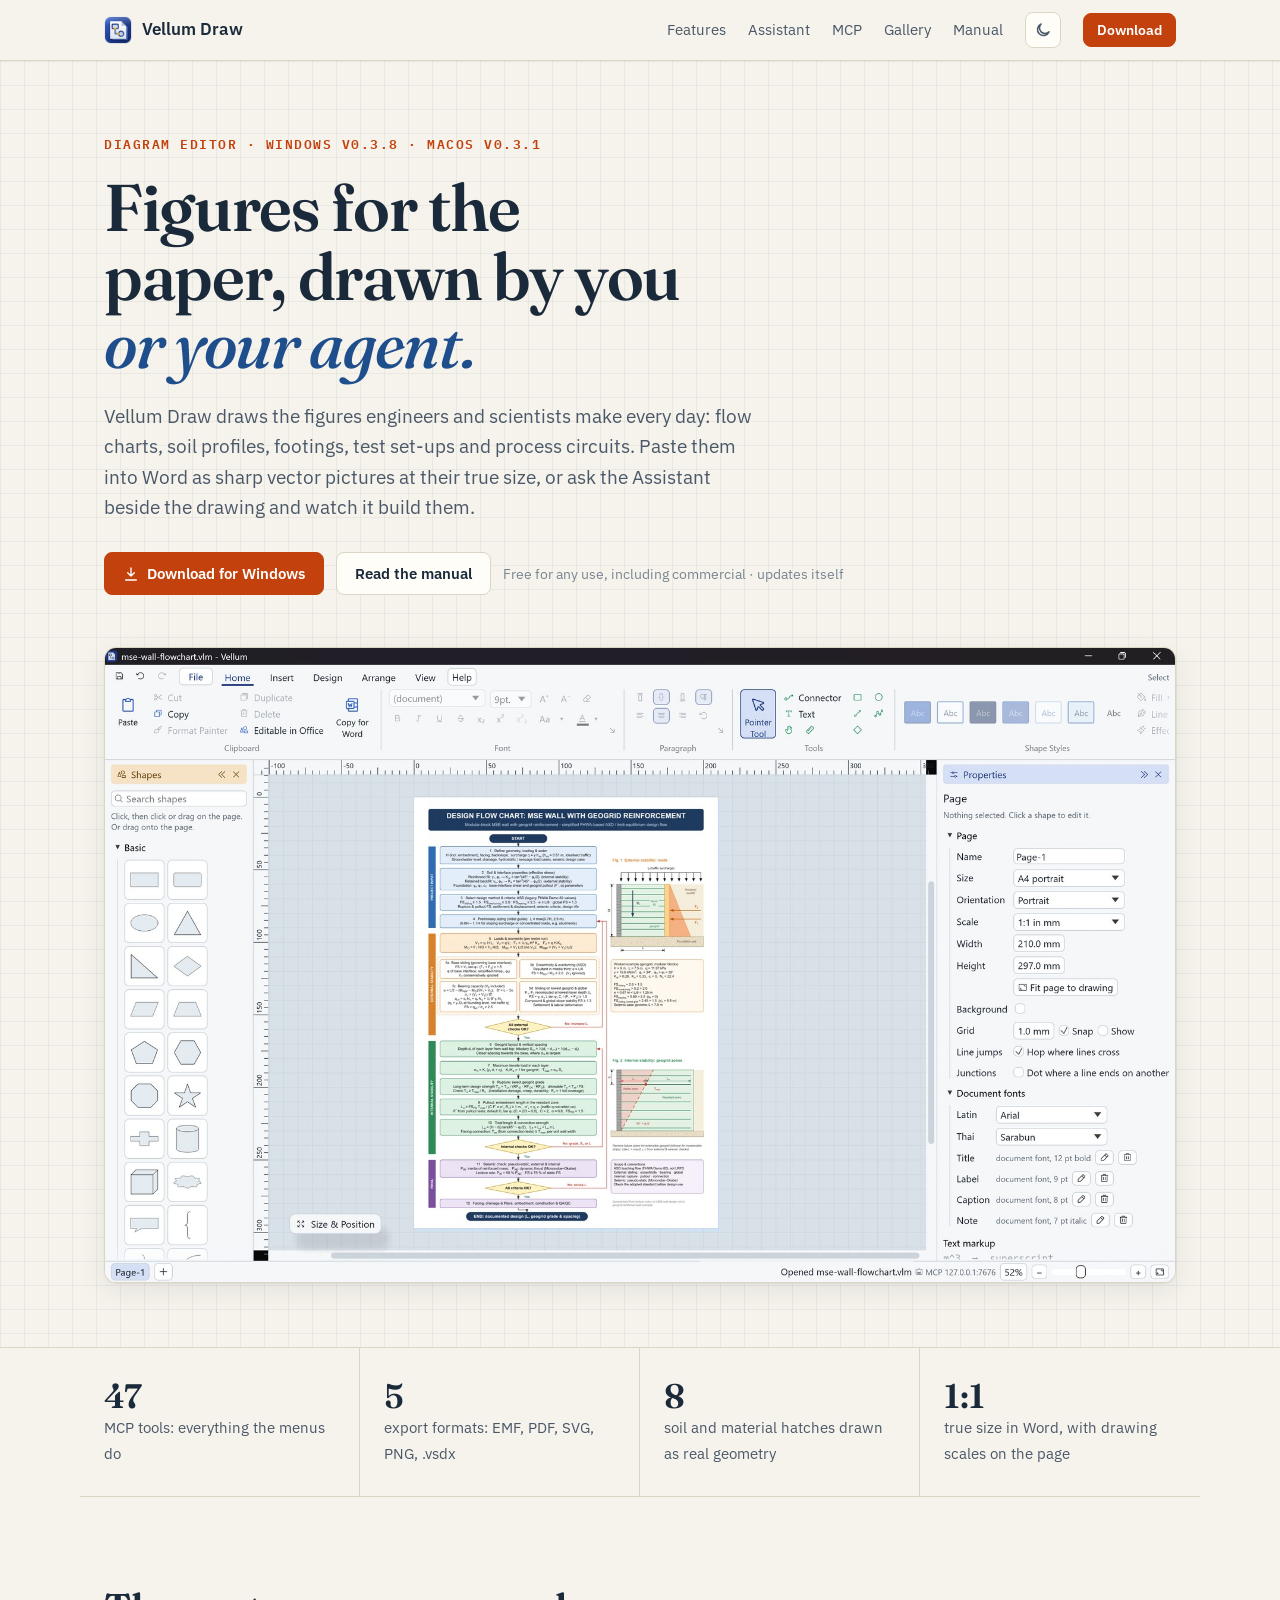
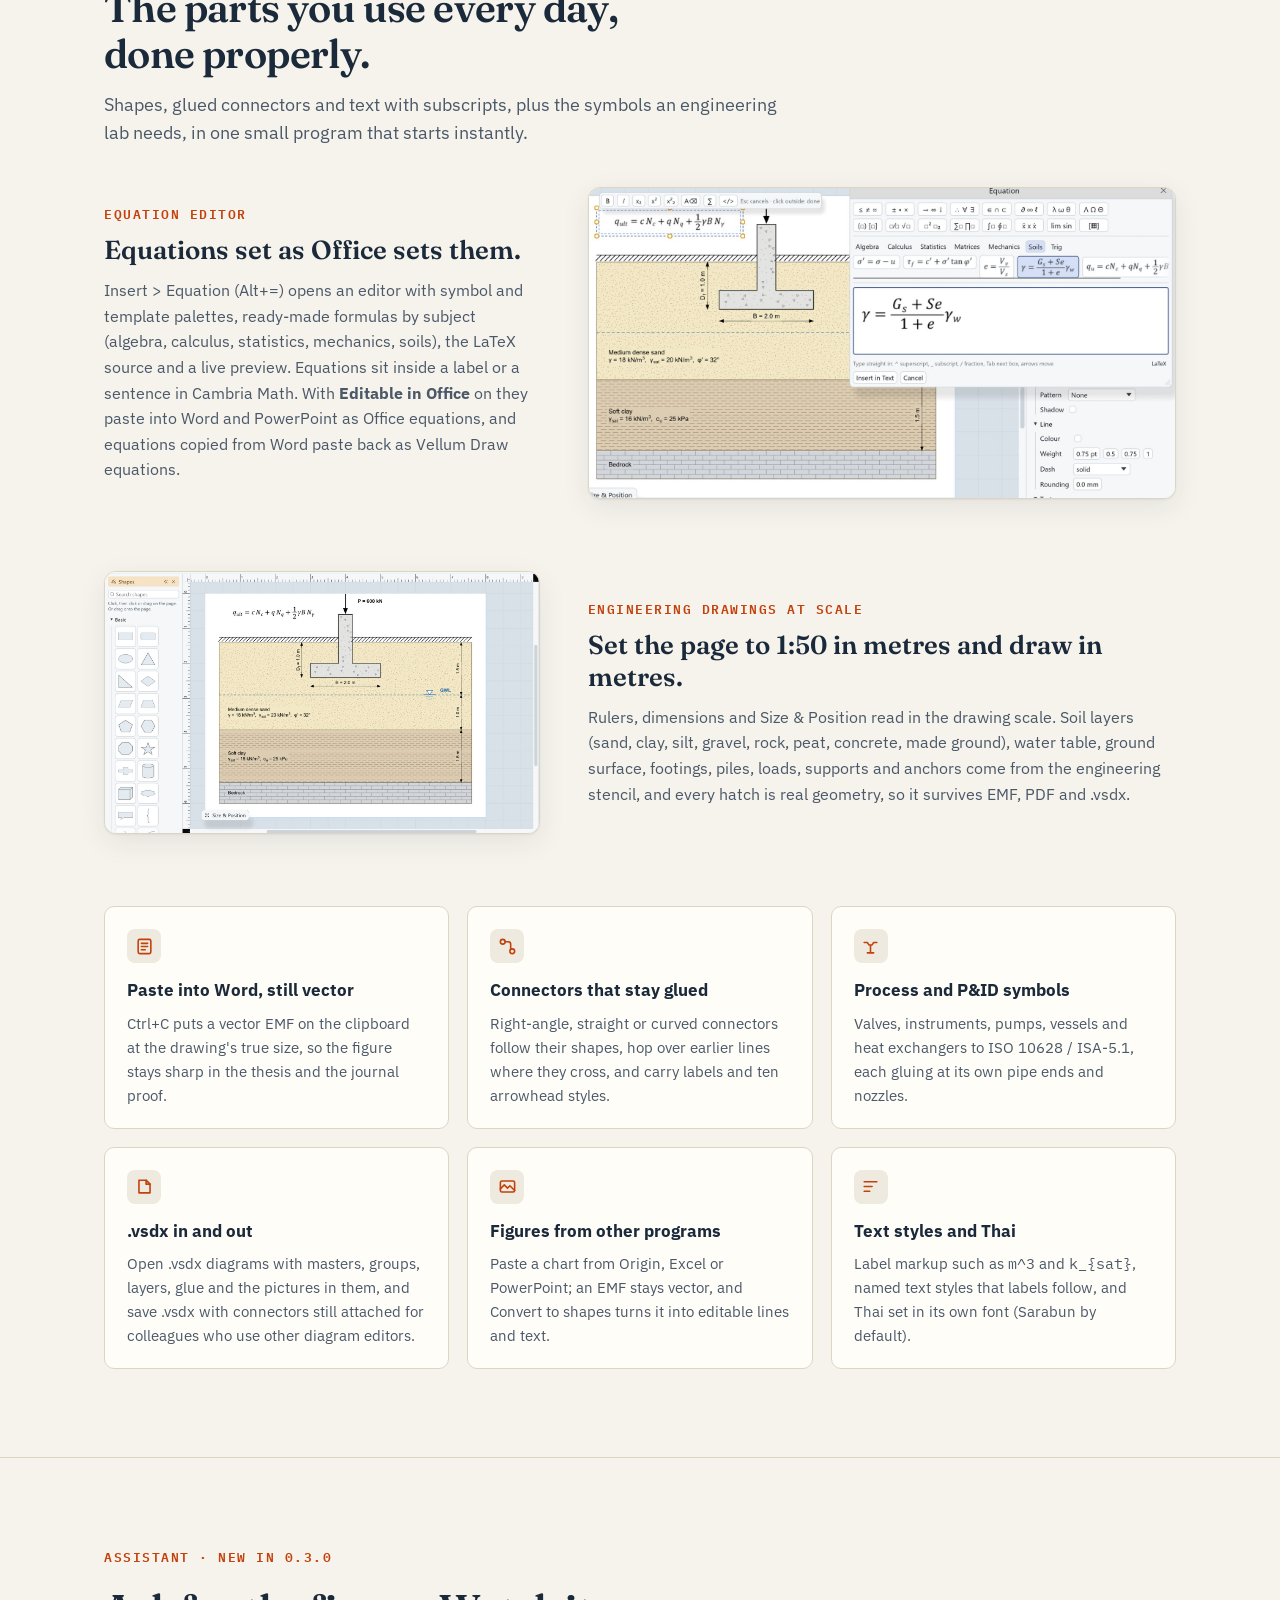
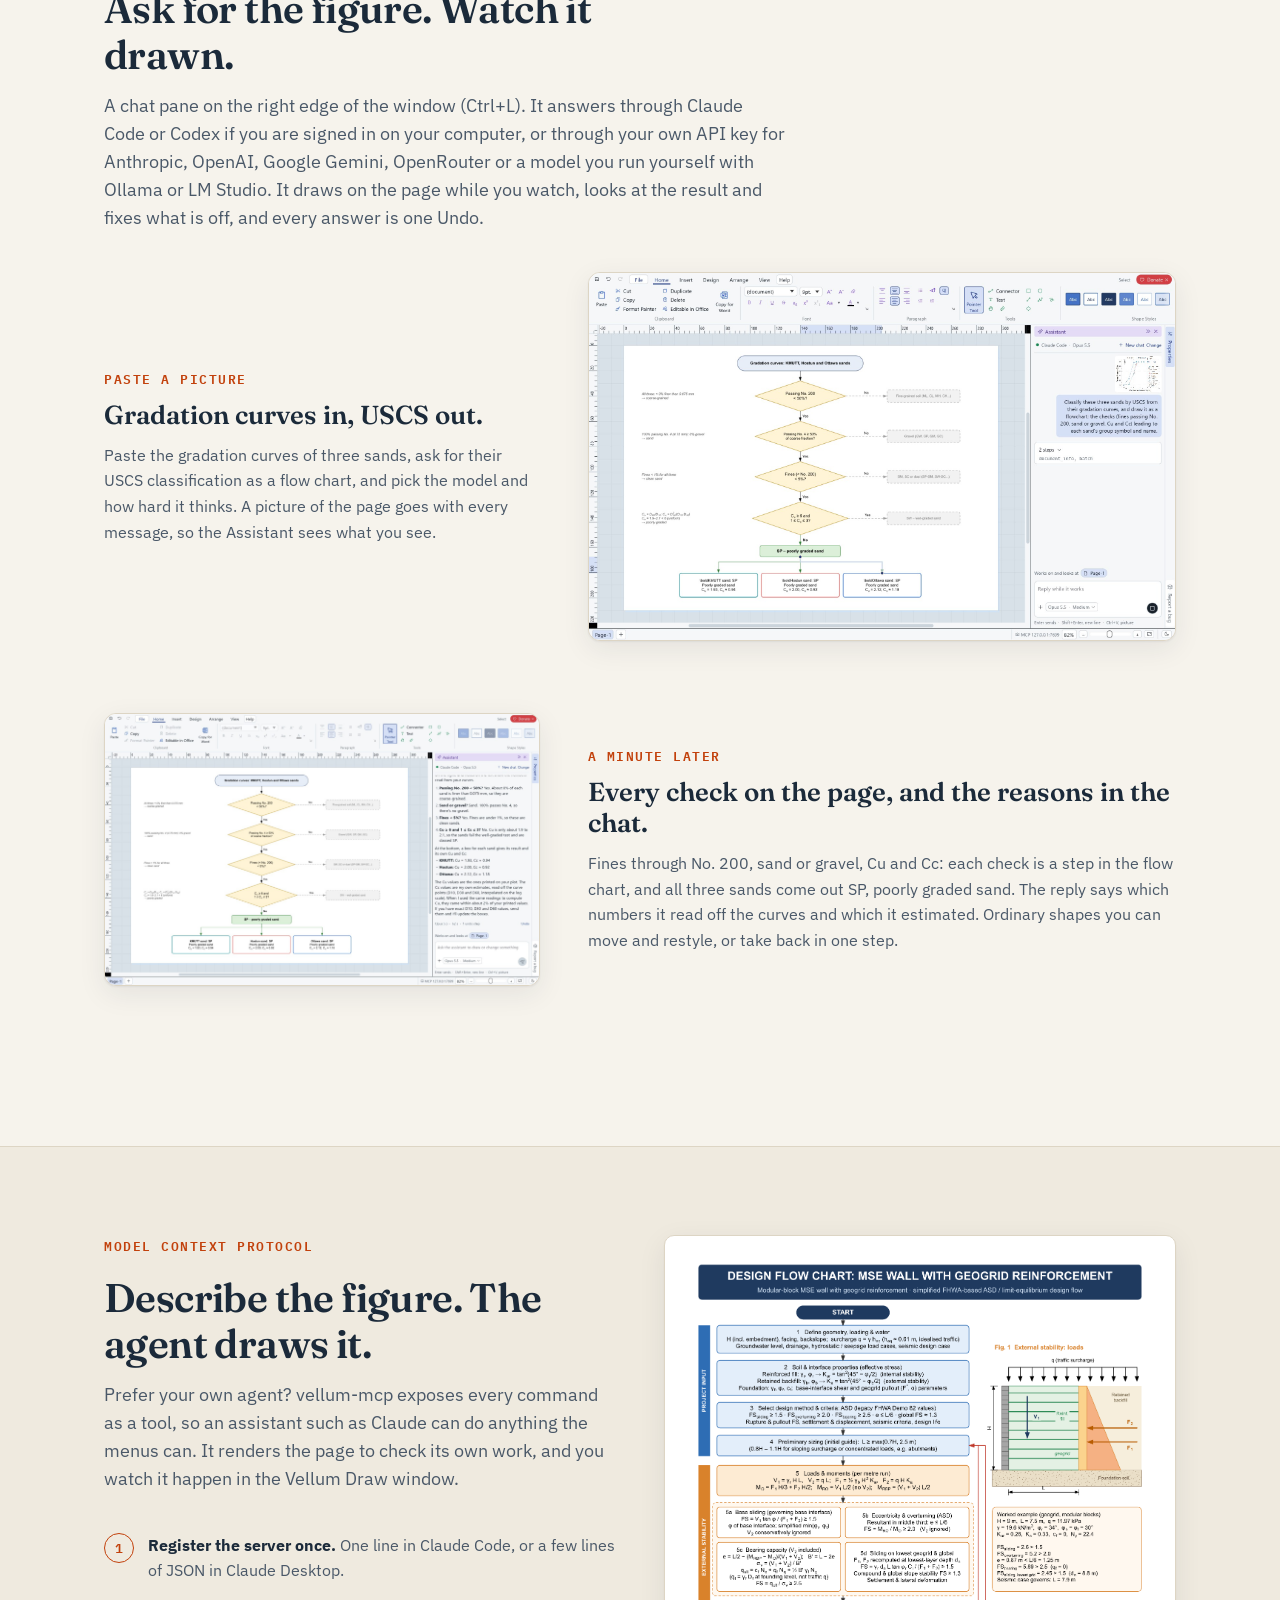
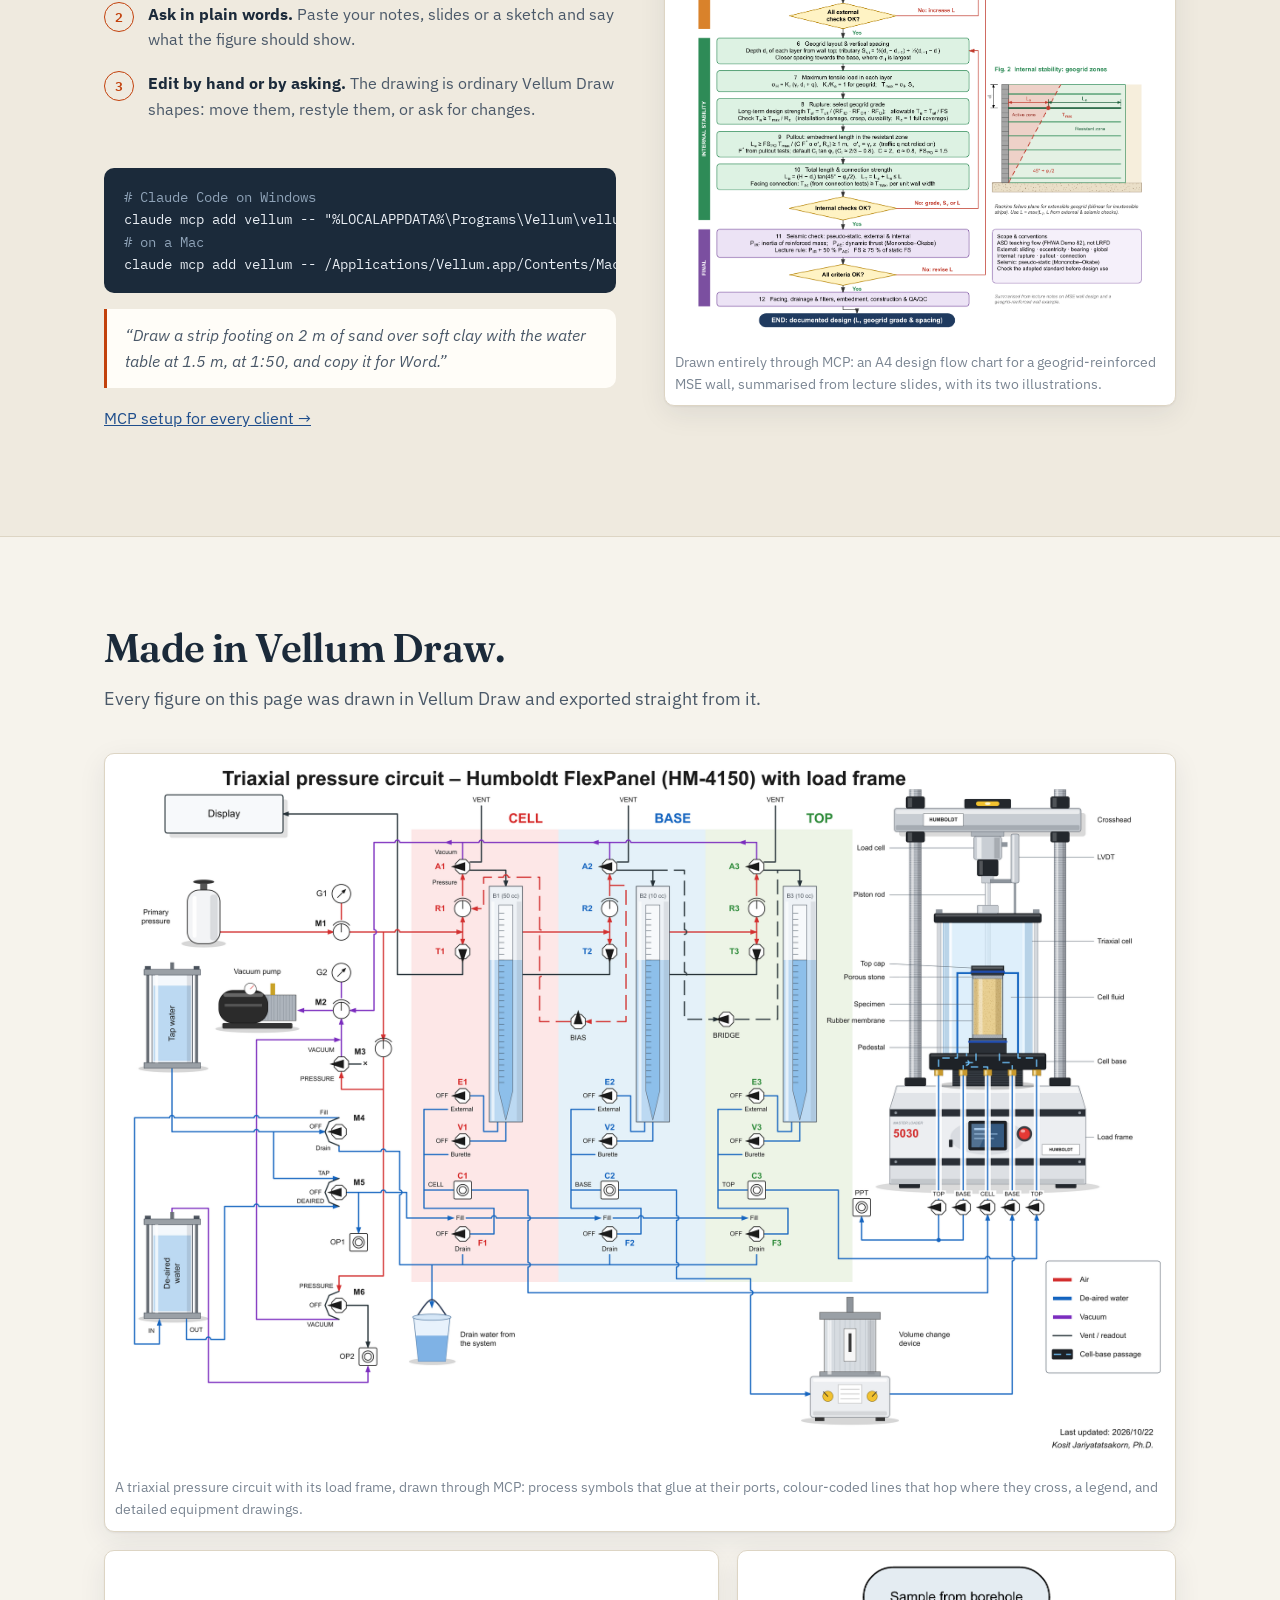
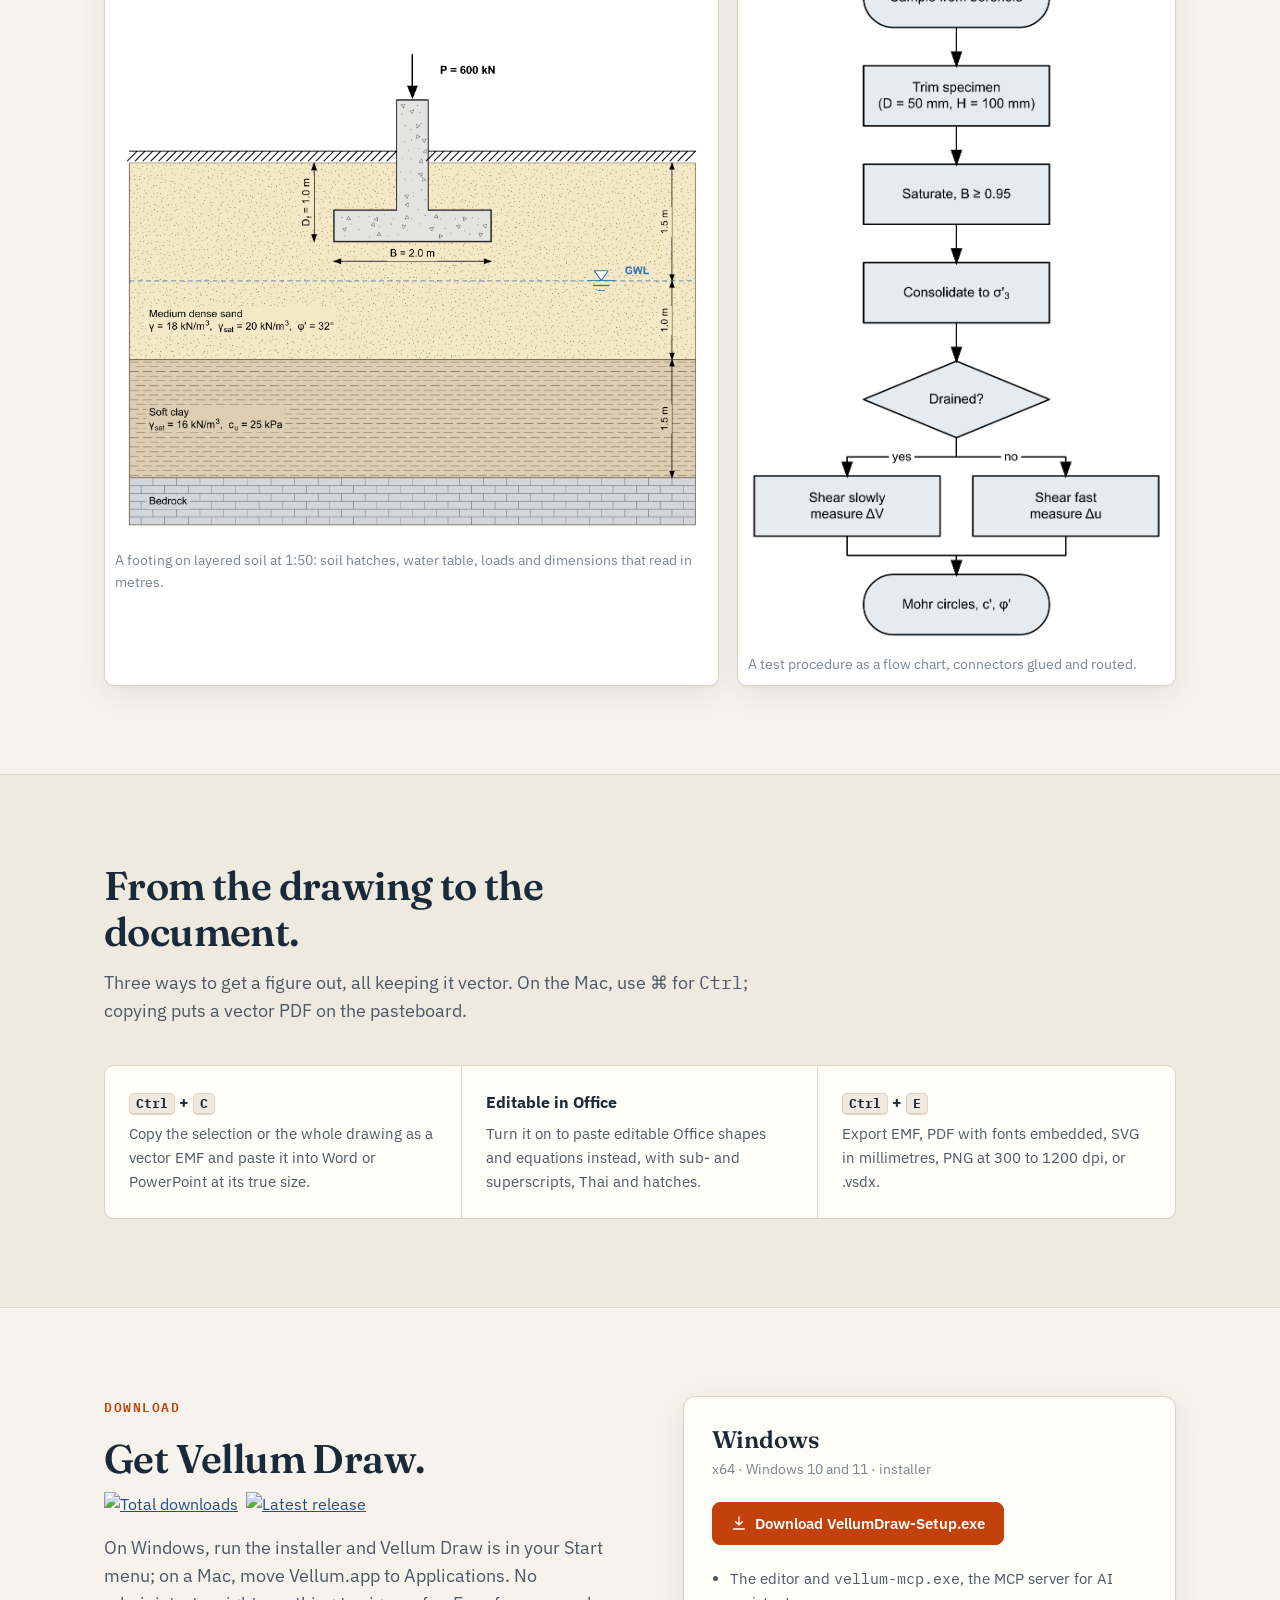
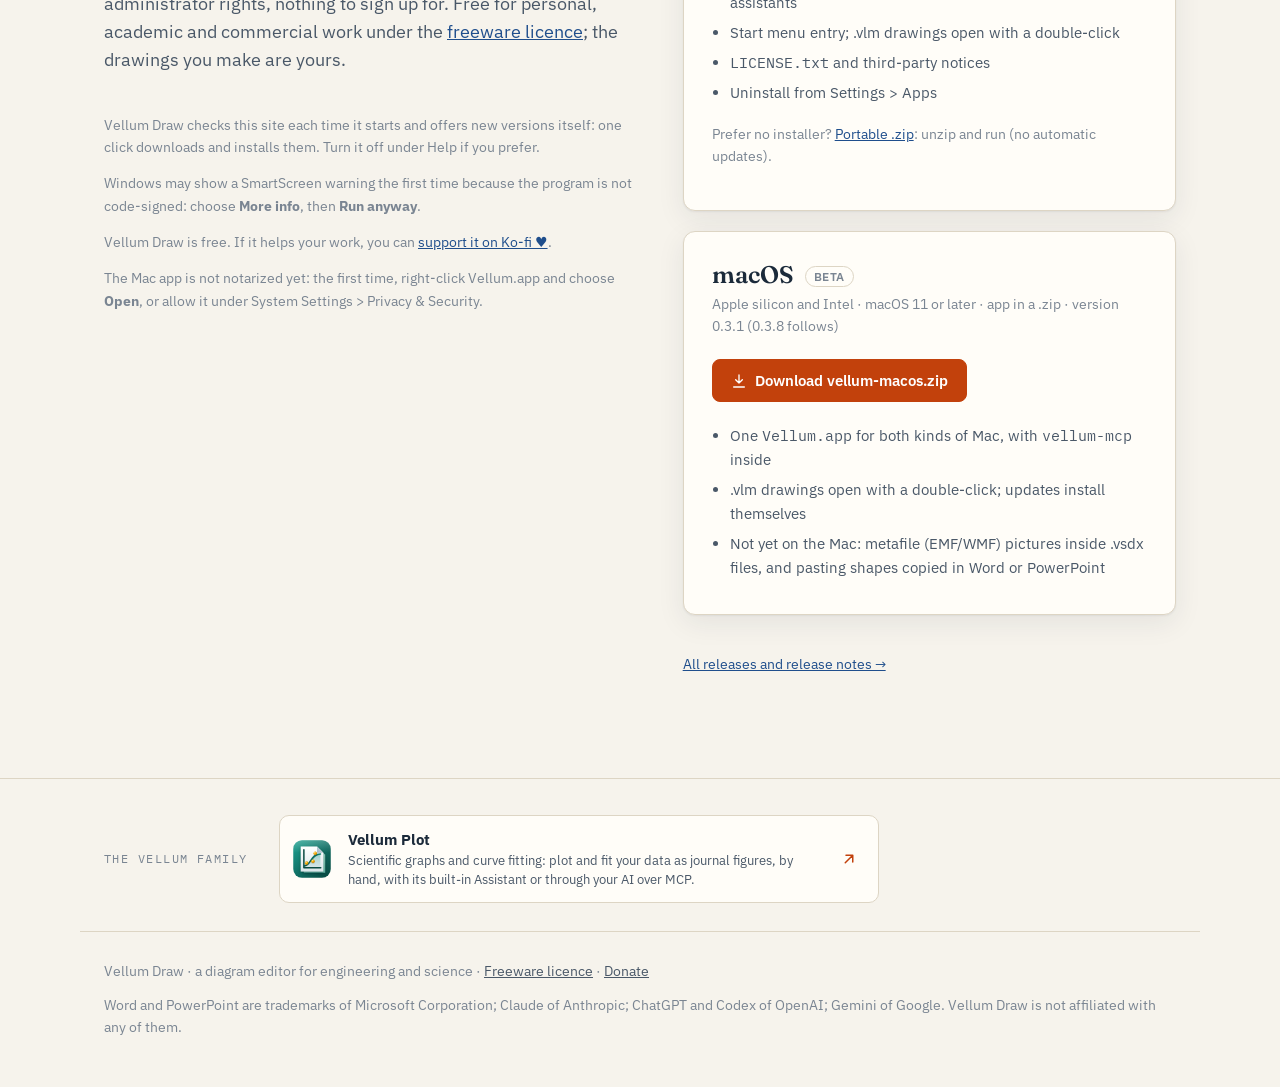
==== commit 4fcaf02a: "Site: Windows 0.3.8; manual: route a connector by hand" ====
--- a/index.html
+++ b/index.html
@@ -35,7 +35,7 @@
 <main>
 <div class="hero">
   <div class="wrap">
-    <p class="eyebrow">Diagram editor · Windows v0.3.7 · macOS v0.3.1</p>
+    <p class="eyebrow">Diagram editor · Windows v0.3.8 · macOS v0.3.1</p>
     <h1>Figures for the paper, drawn by you <em>or your agent.</em></h1>
     <p class="lede">Vellum Draw draws the figures engineers and scientists make every day: flow
       charts, soil profiles, footings, test set-ups and process circuits. Paste them into Word as
@@ -273,7 +273,7 @@
     </div>
     <div class="dl-card">
       <h3>macOS <span class="tag">beta</span></h3>
-      <p class="meta">Apple silicon and Intel · macOS 11 or later · app in a .zip · version 0.3.1 (0.3.7 follows)</p>
+      <p class="meta">Apple silicon and Intel · macOS 11 or later · app in a .zip · version 0.3.1 (0.3.8 follows)</p>
       <a class="btn primary" href="https://github.com/VellumDraw/VellumDraw.github.io/releases/download/v0.3.1/vellum-macos.zip">
         <svg viewBox="0 0 24 24" fill="none" stroke="currentColor" stroke-width="2" stroke-linecap="round" stroke-linejoin="round" aria-hidden="true"><path d="M12 3v12m0 0-5-5m5 5 5-5M4 21h16"/></svg>
         Download vellum-macos.zip
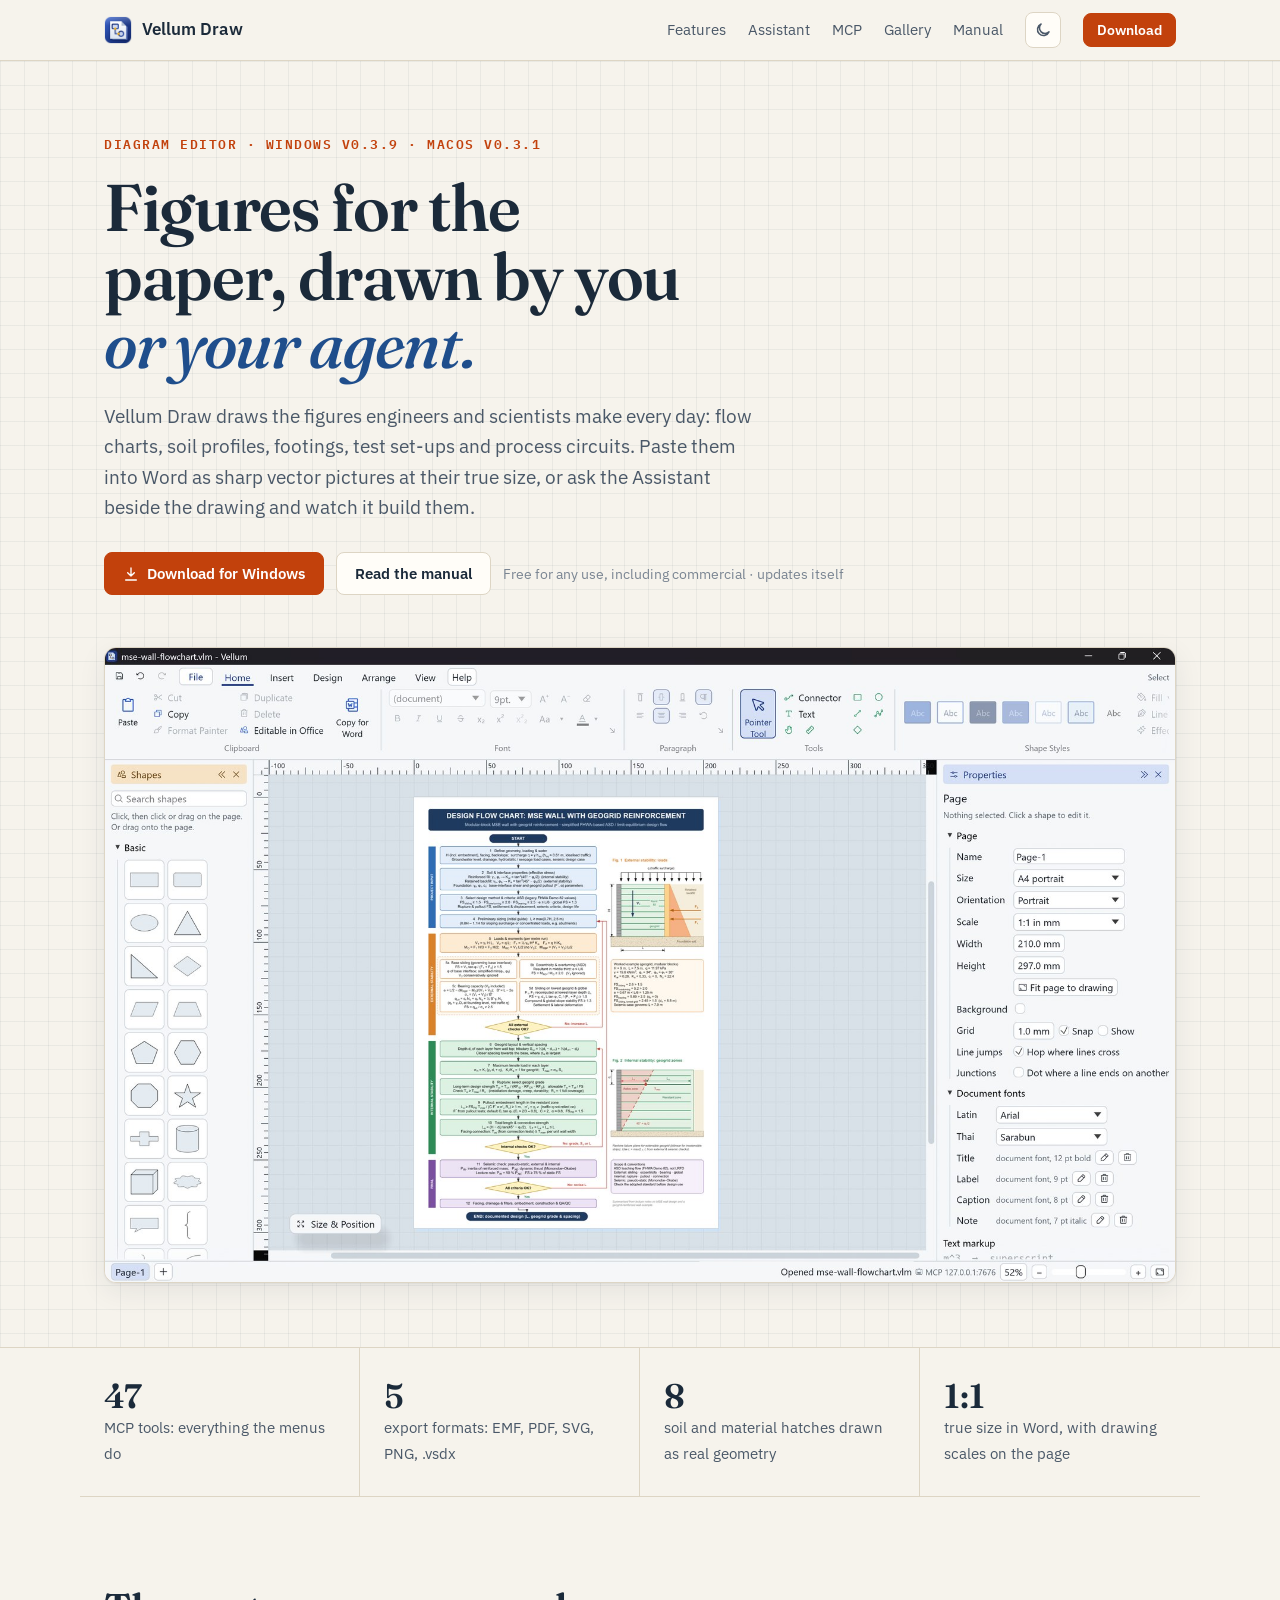
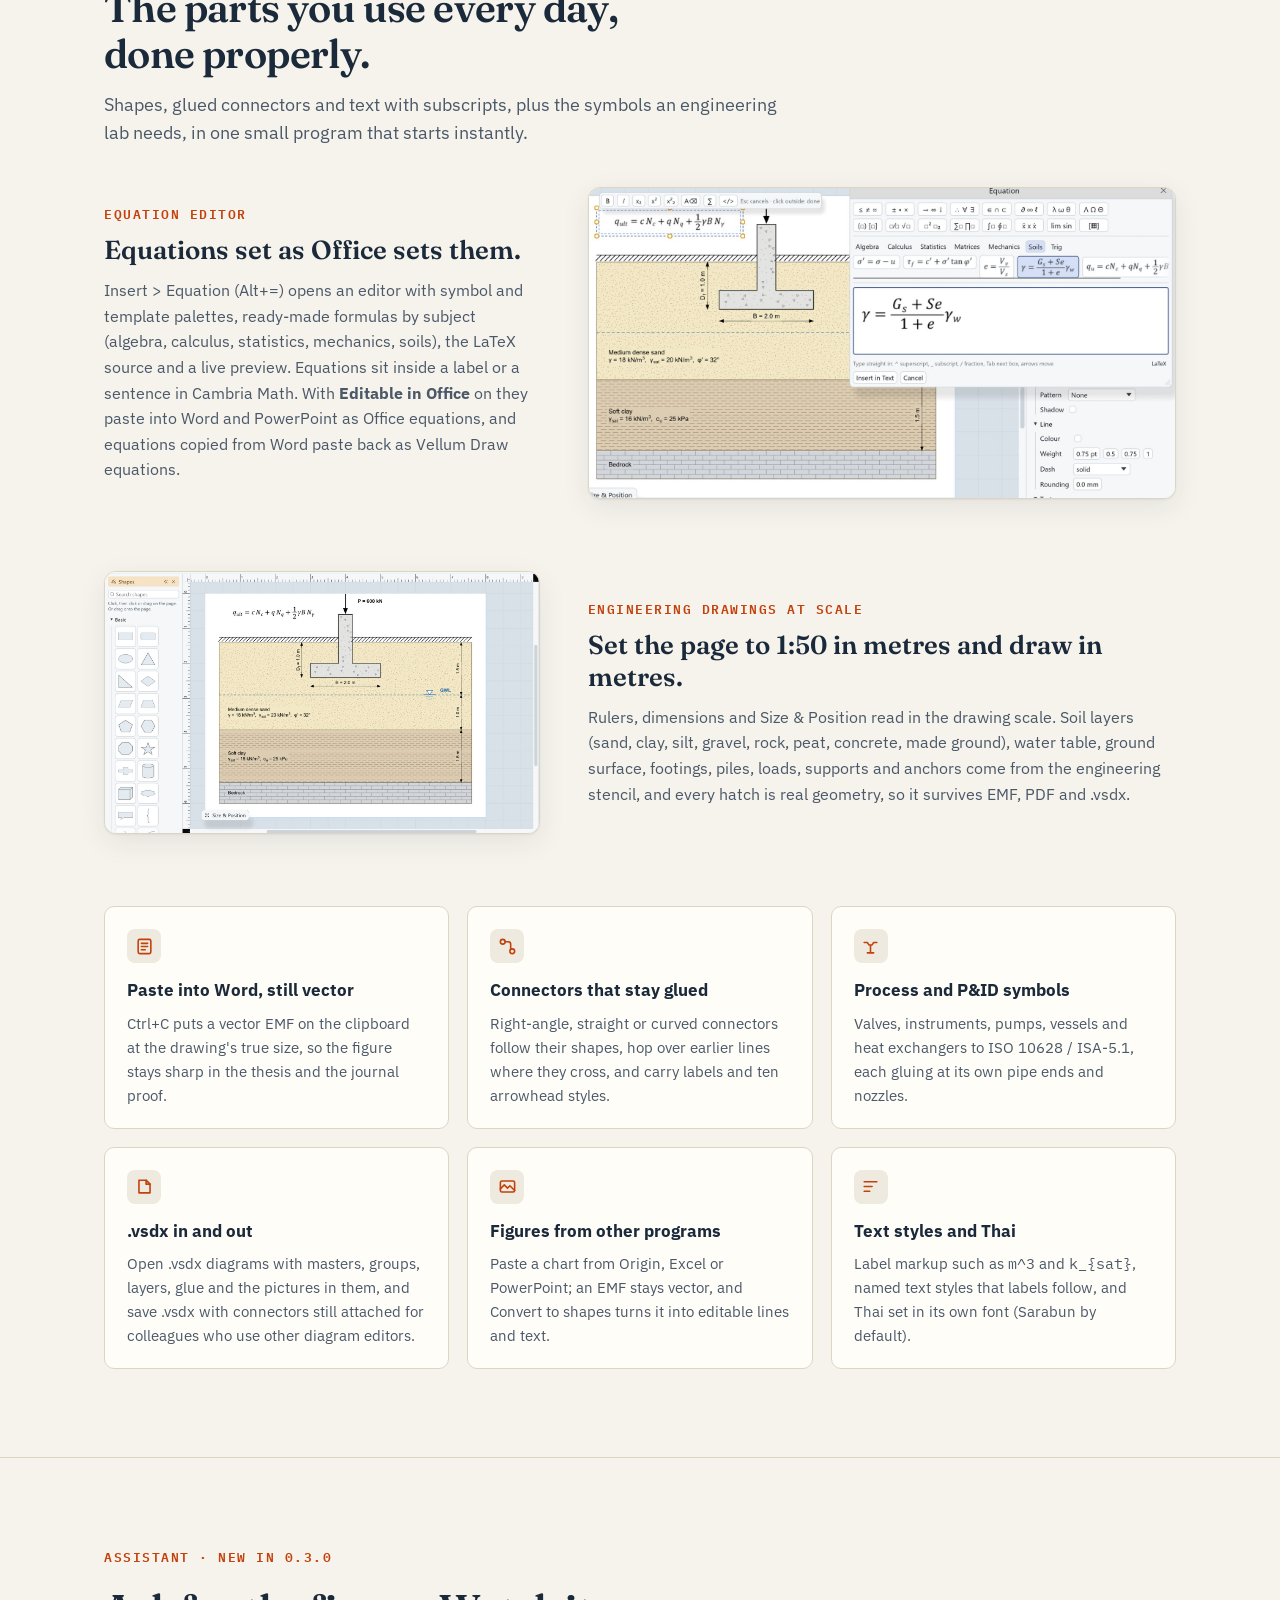
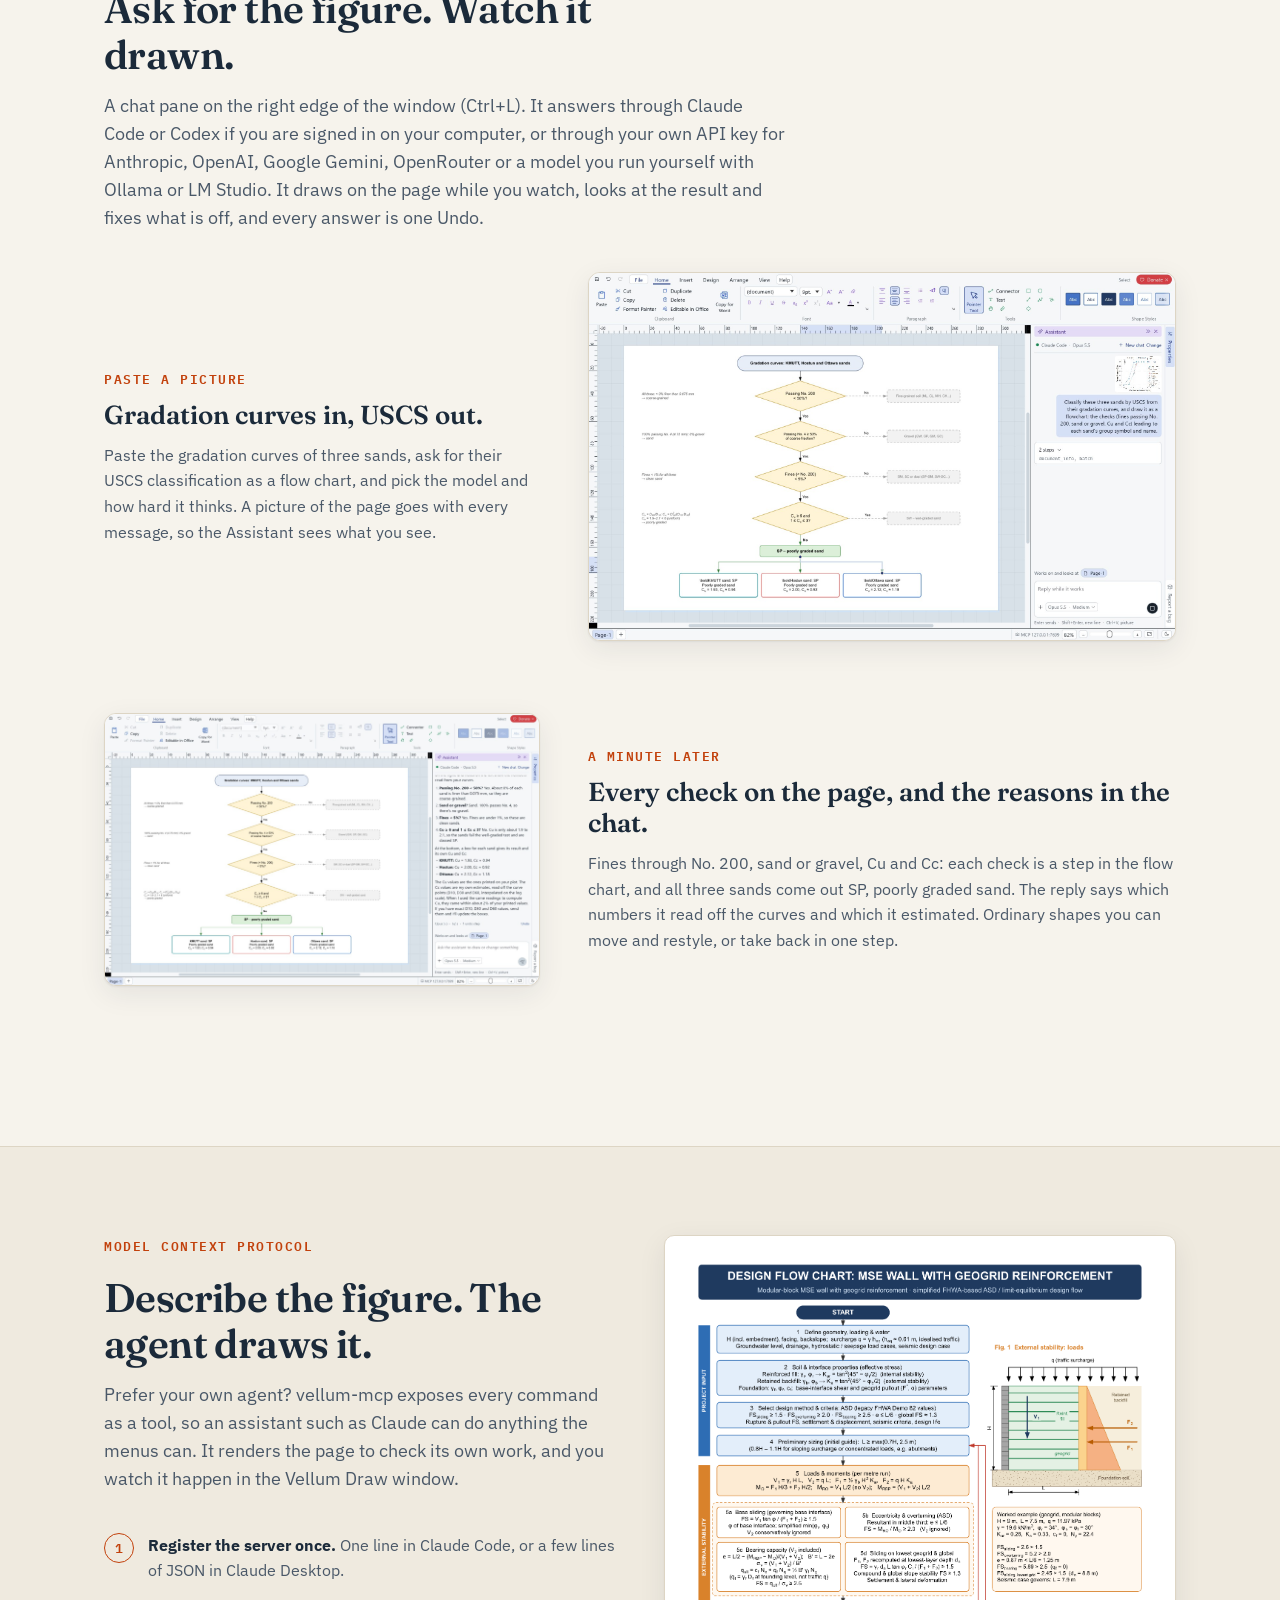
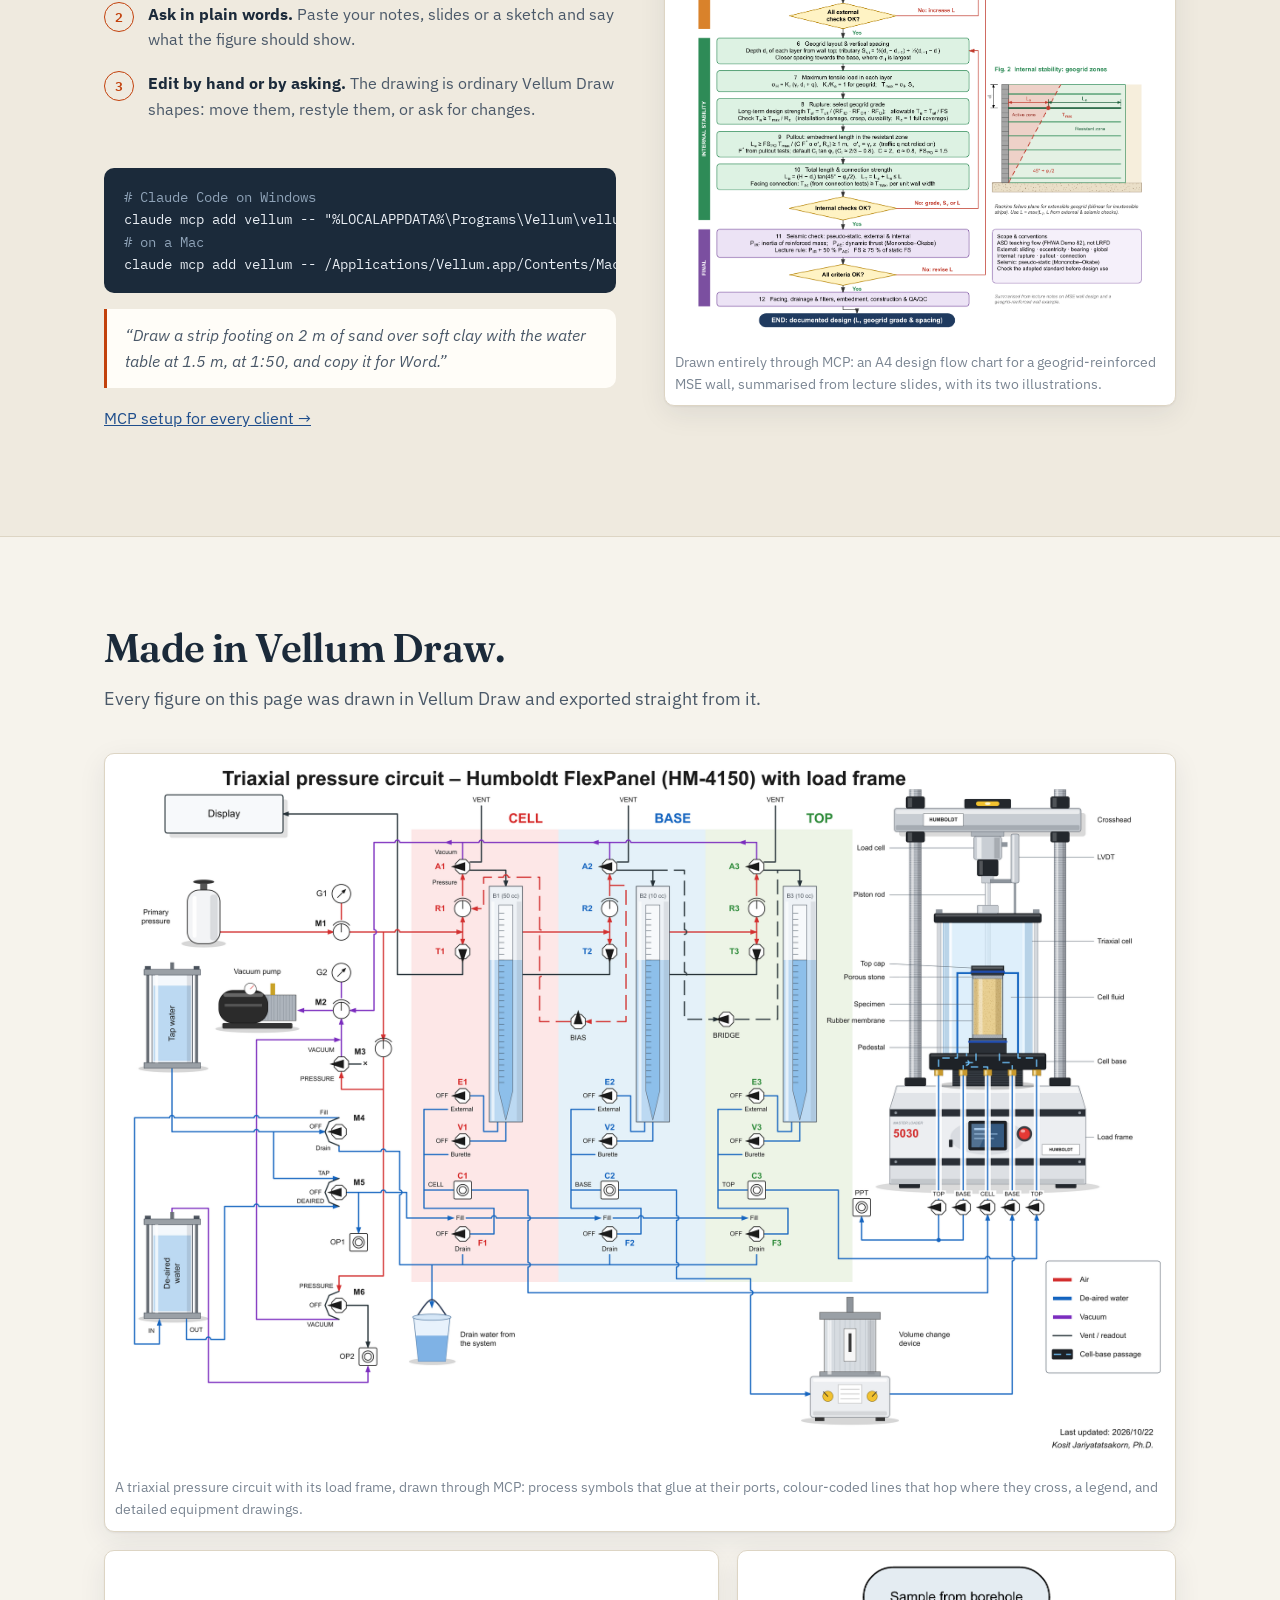
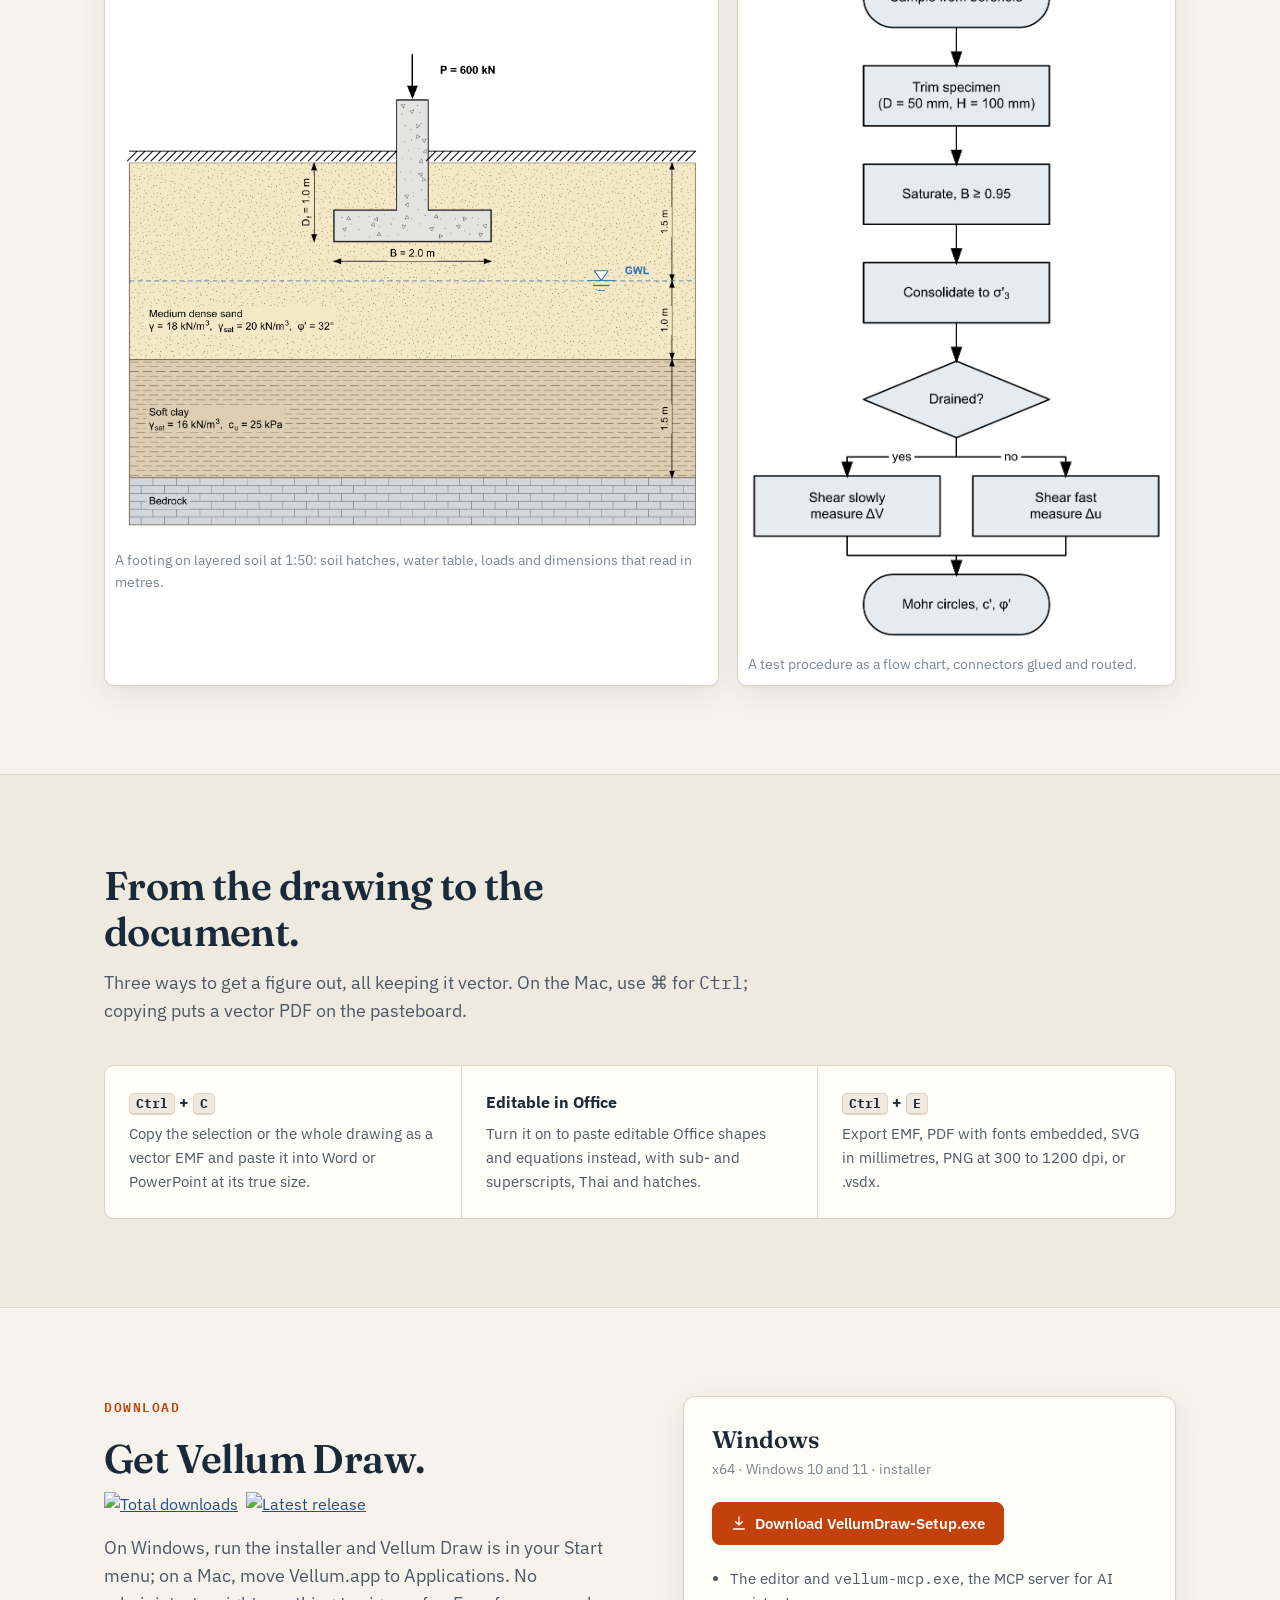
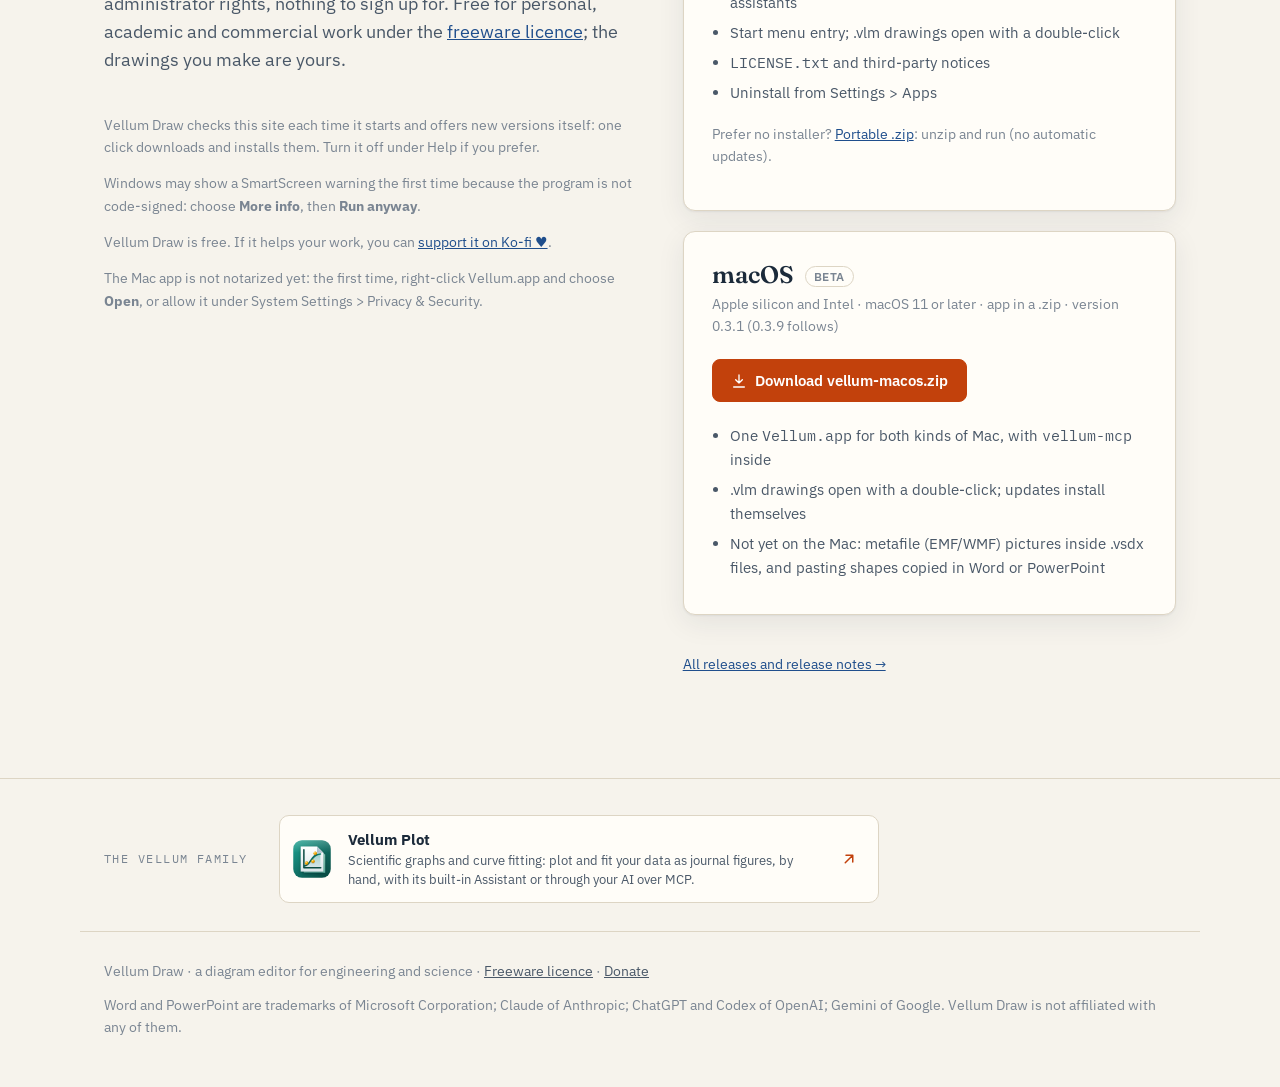
==== commit d48972a7: "Site: Windows 0.3.9; manual: pictures in copies, Copy as image, polyline segments" ====
--- a/index.html
+++ b/index.html
@@ -35,7 +35,7 @@
 <main>
 <div class="hero">
   <div class="wrap">
-    <p class="eyebrow">Diagram editor · Windows v0.3.8 · macOS v0.3.1</p>
+    <p class="eyebrow">Diagram editor · Windows v0.3.9 · macOS v0.3.1</p>
     <h1>Figures for the paper, drawn by you <em>or your agent.</em></h1>
     <p class="lede">Vellum Draw draws the figures engineers and scientists make every day: flow
       charts, soil profiles, footings, test set-ups and process circuits. Paste them into Word as
@@ -273,7 +273,7 @@
     </div>
     <div class="dl-card">
       <h3>macOS <span class="tag">beta</span></h3>
-      <p class="meta">Apple silicon and Intel · macOS 11 or later · app in a .zip · version 0.3.1 (0.3.8 follows)</p>
+      <p class="meta">Apple silicon and Intel · macOS 11 or later · app in a .zip · version 0.3.1 (0.3.9 follows)</p>
       <a class="btn primary" href="https://github.com/VellumDraw/VellumDraw.github.io/releases/download/v0.3.1/vellum-macos.zip">
         <svg viewBox="0 0 24 24" fill="none" stroke="currentColor" stroke-width="2" stroke-linecap="round" stroke-linejoin="round" aria-hidden="true"><path d="M12 3v12m0 0-5-5m5 5 5-5M4 21h16"/></svg>
         Download vellum-macos.zip
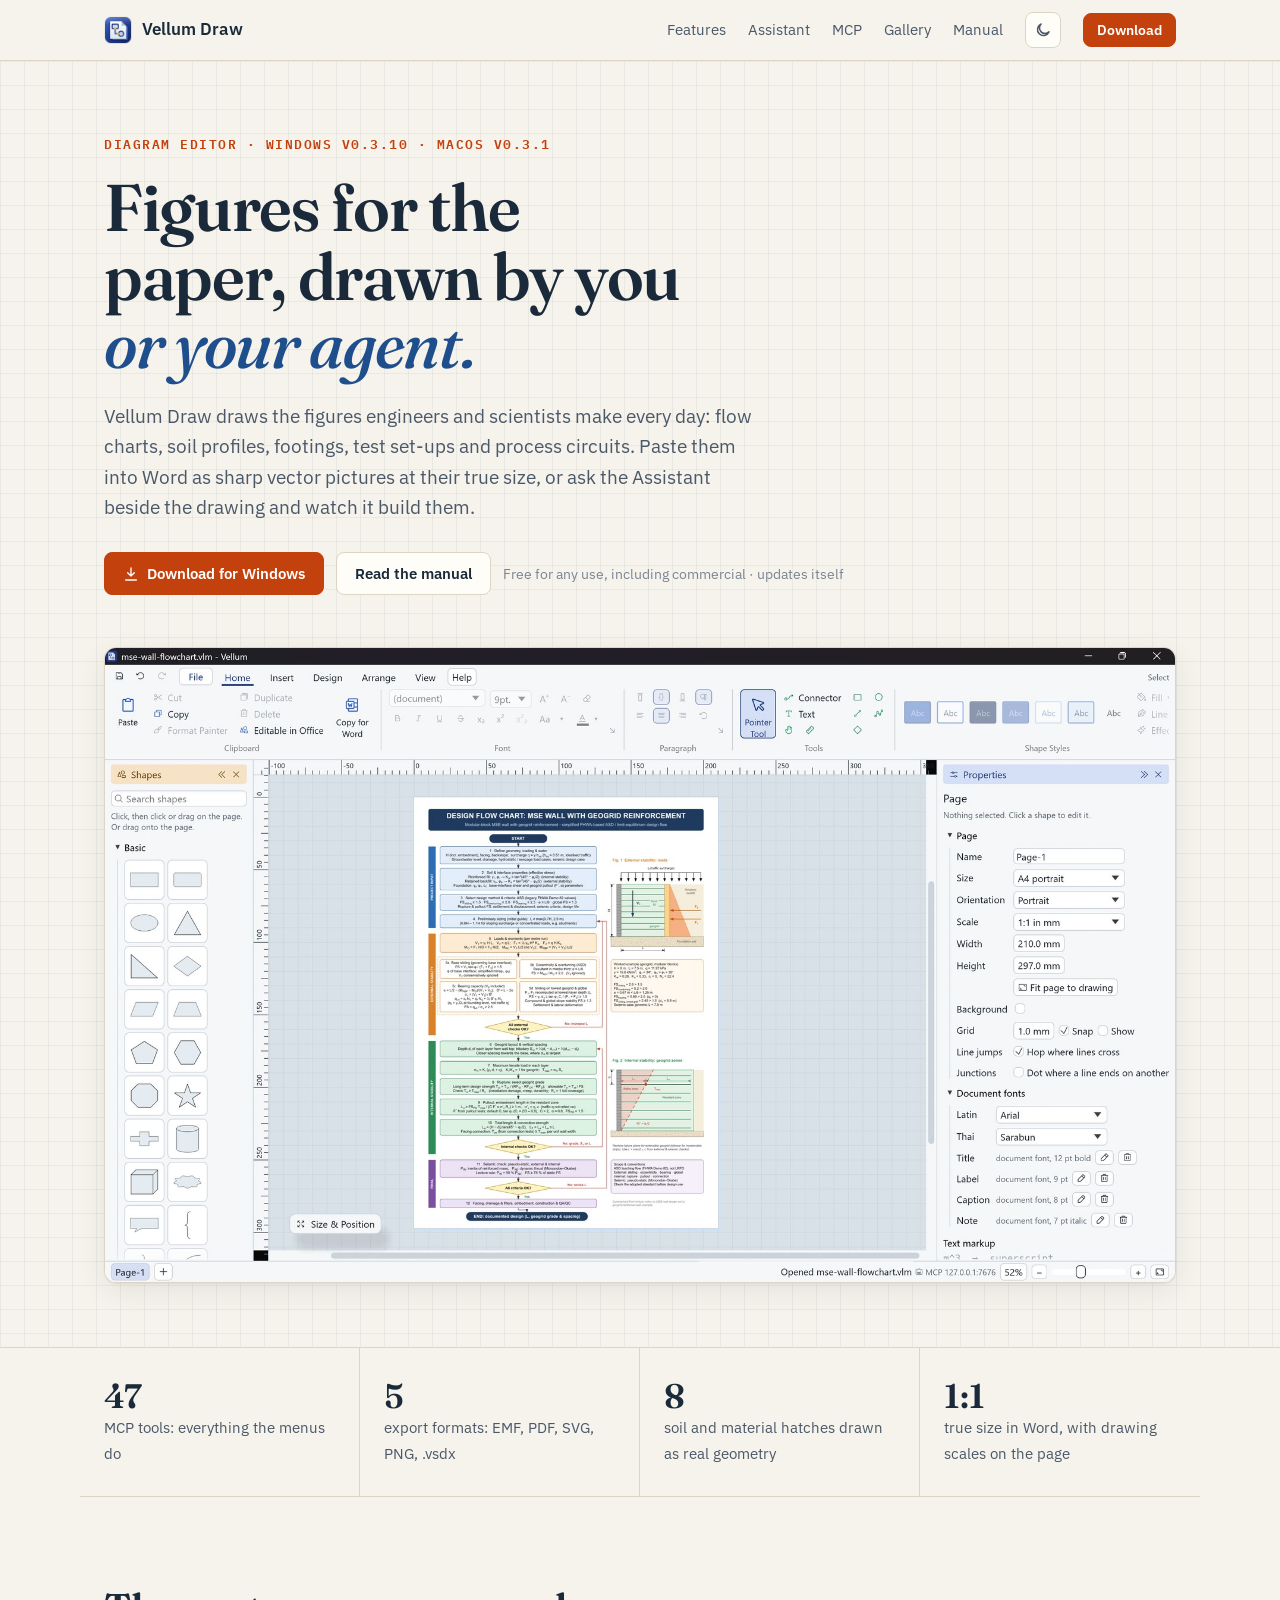
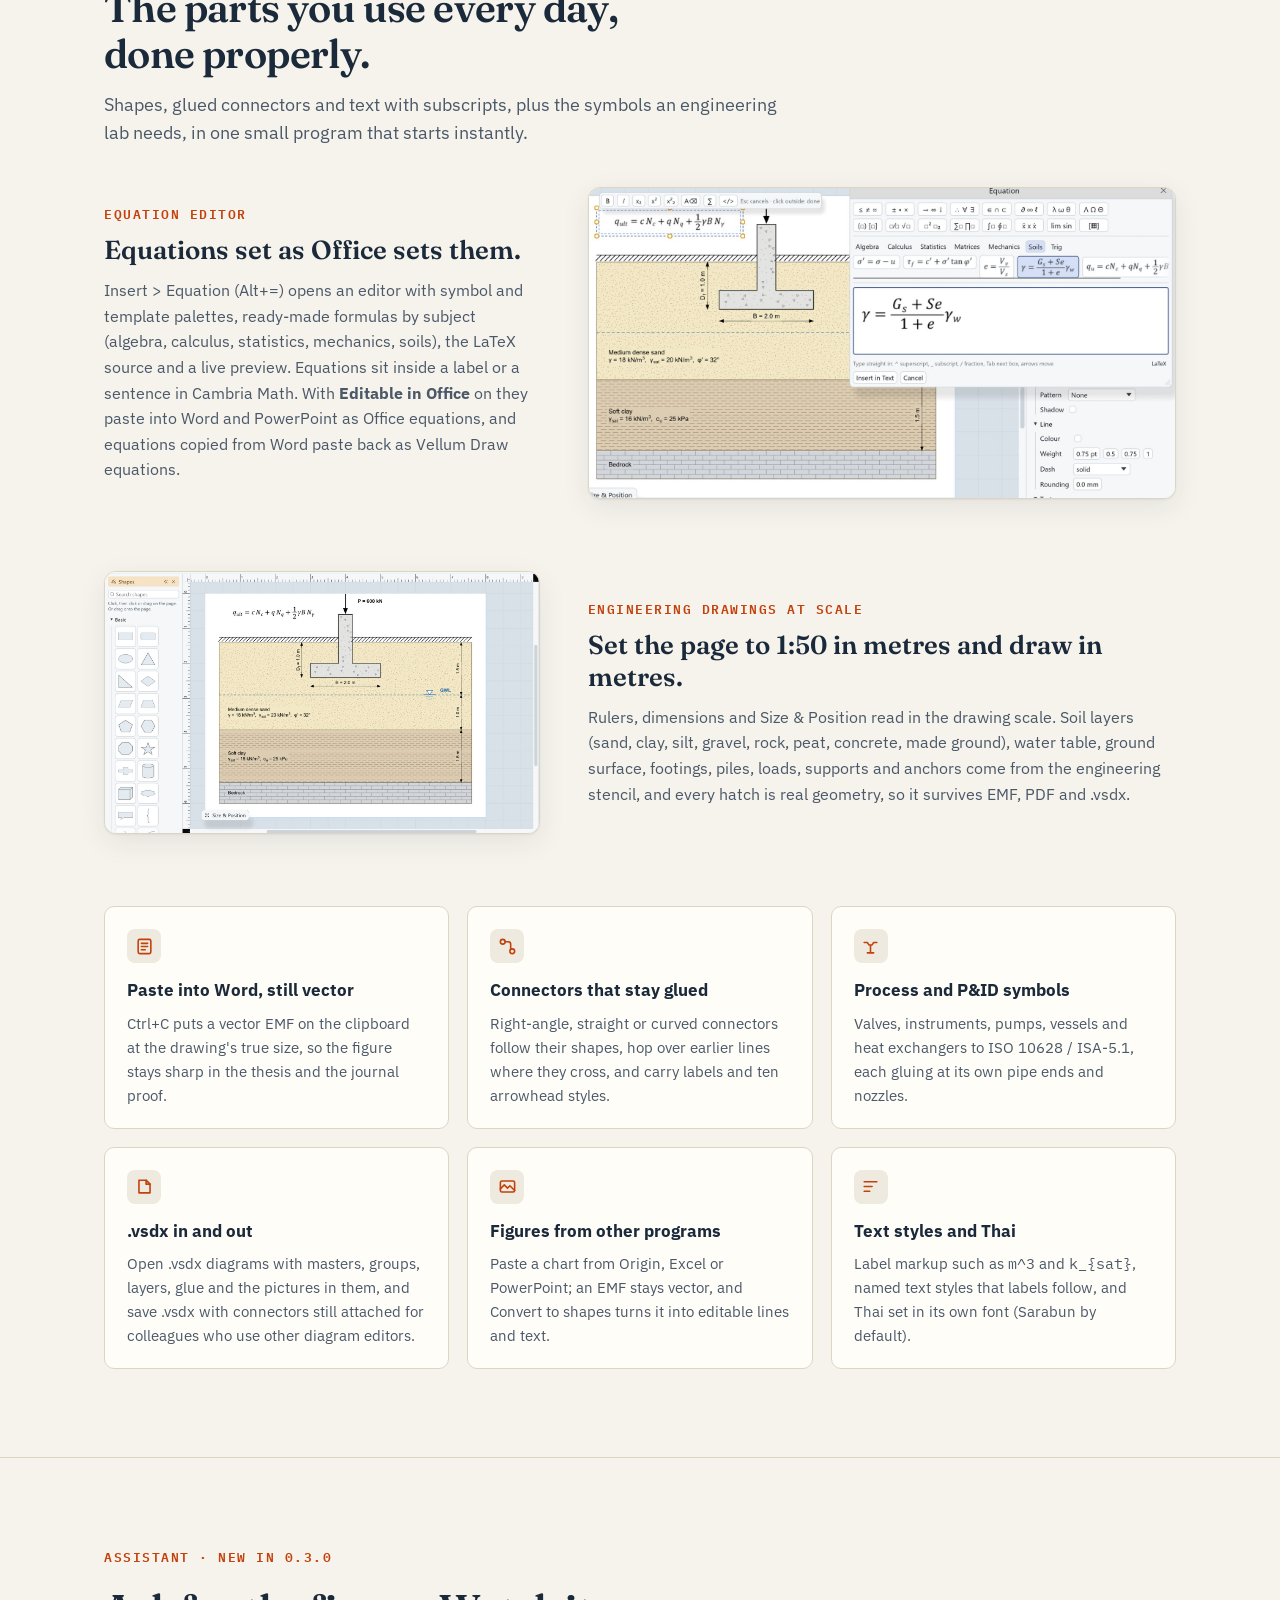
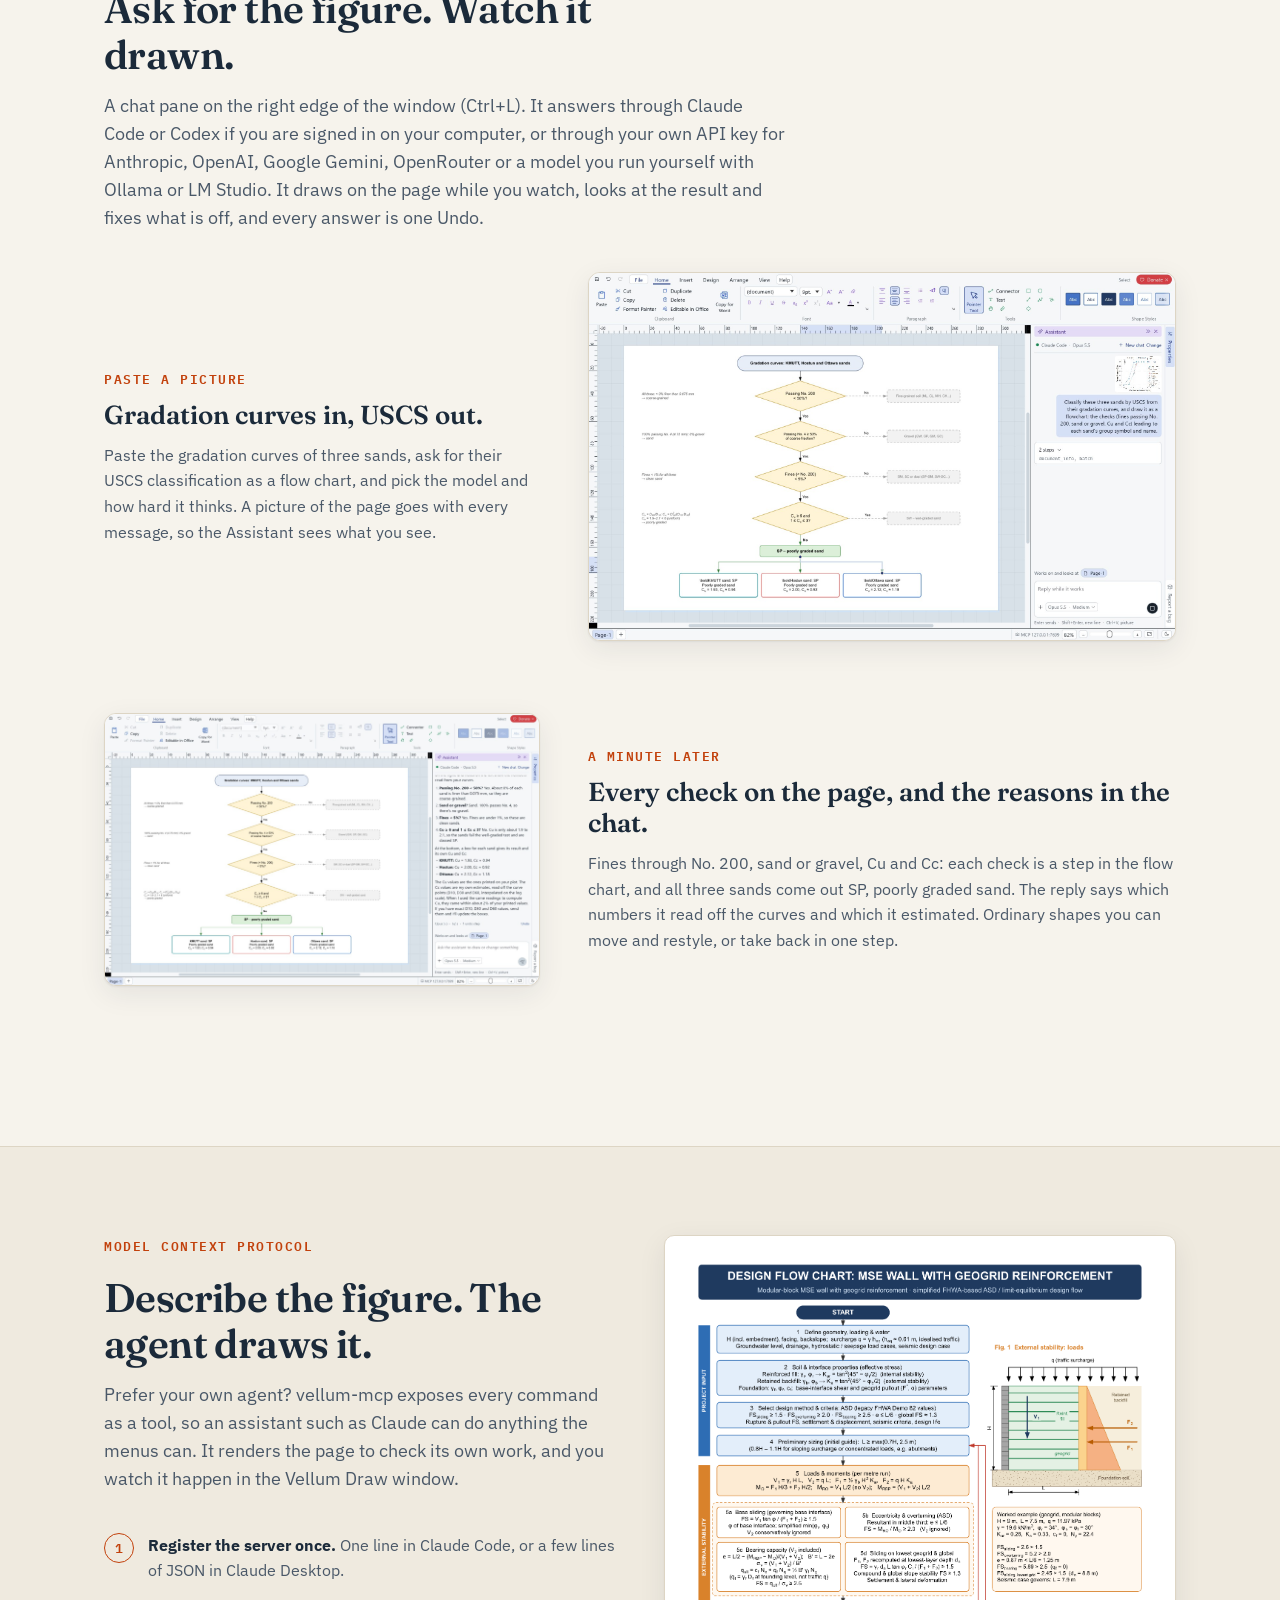
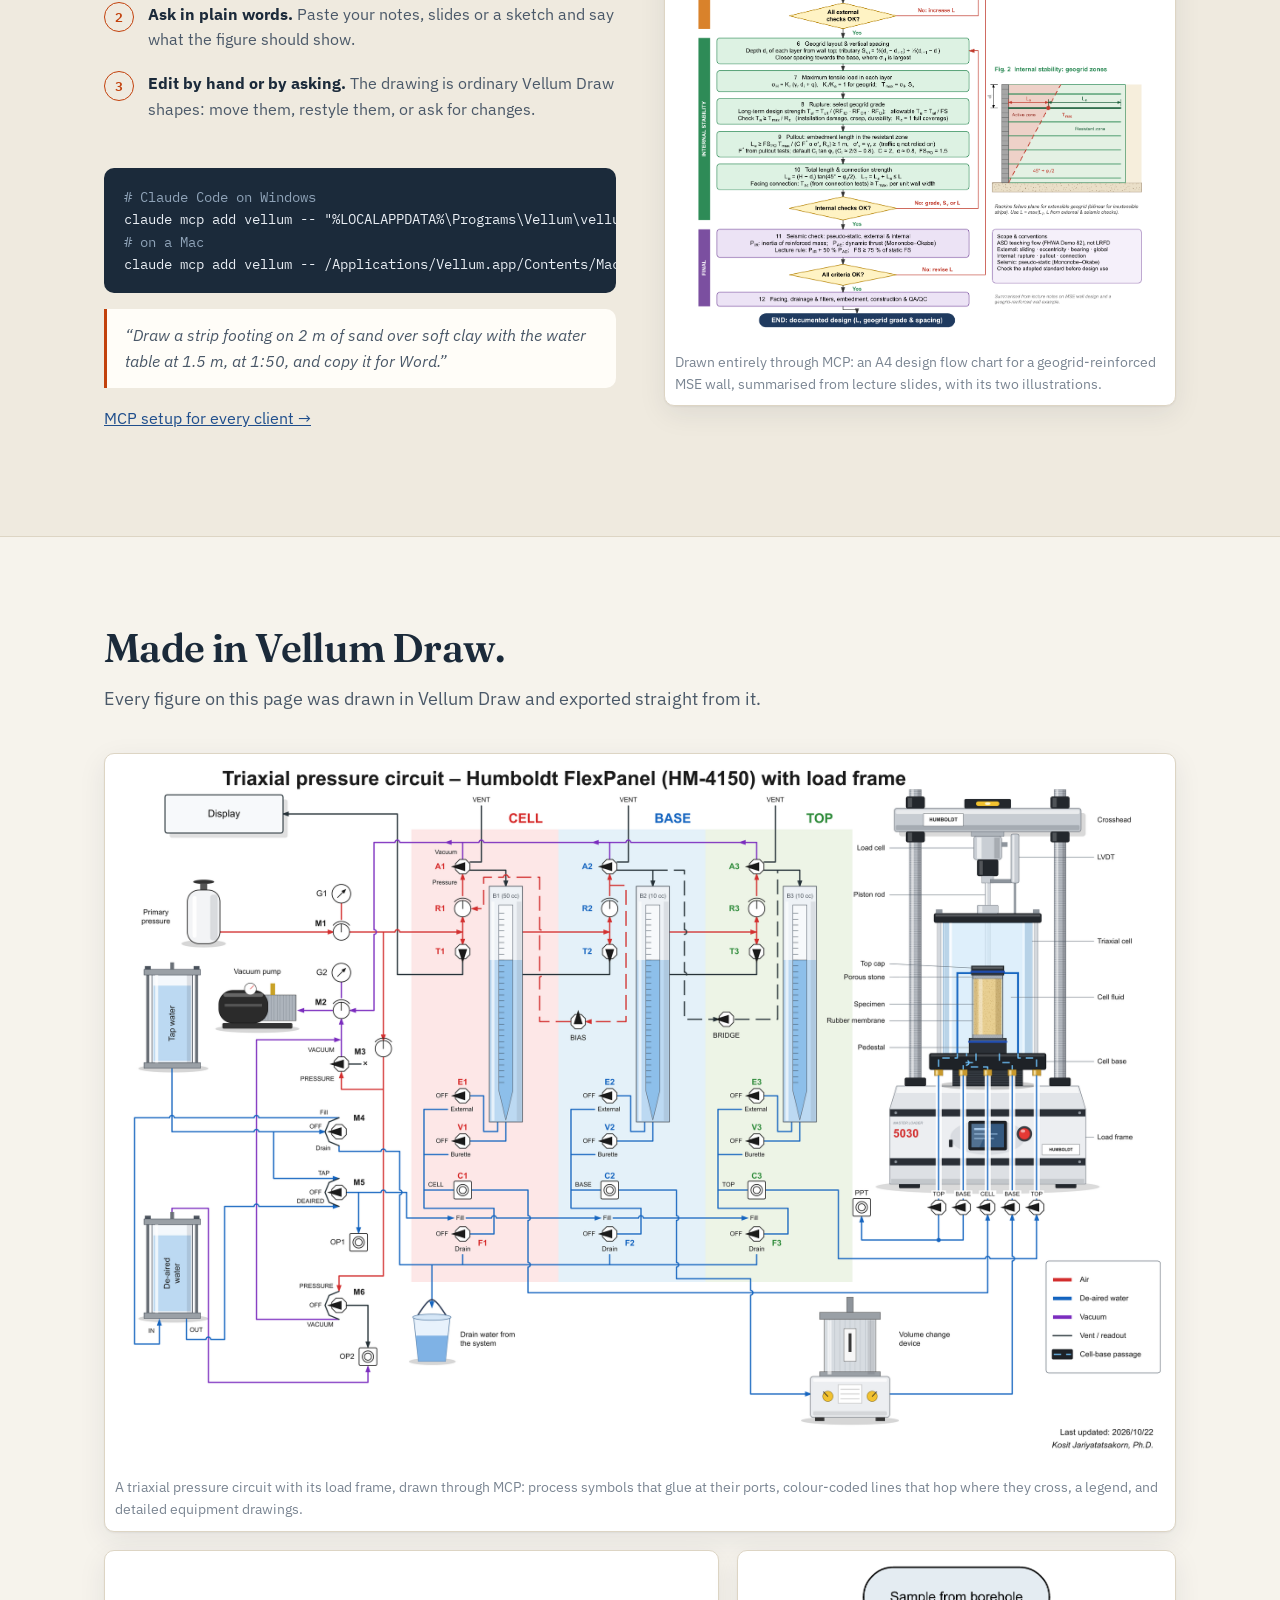
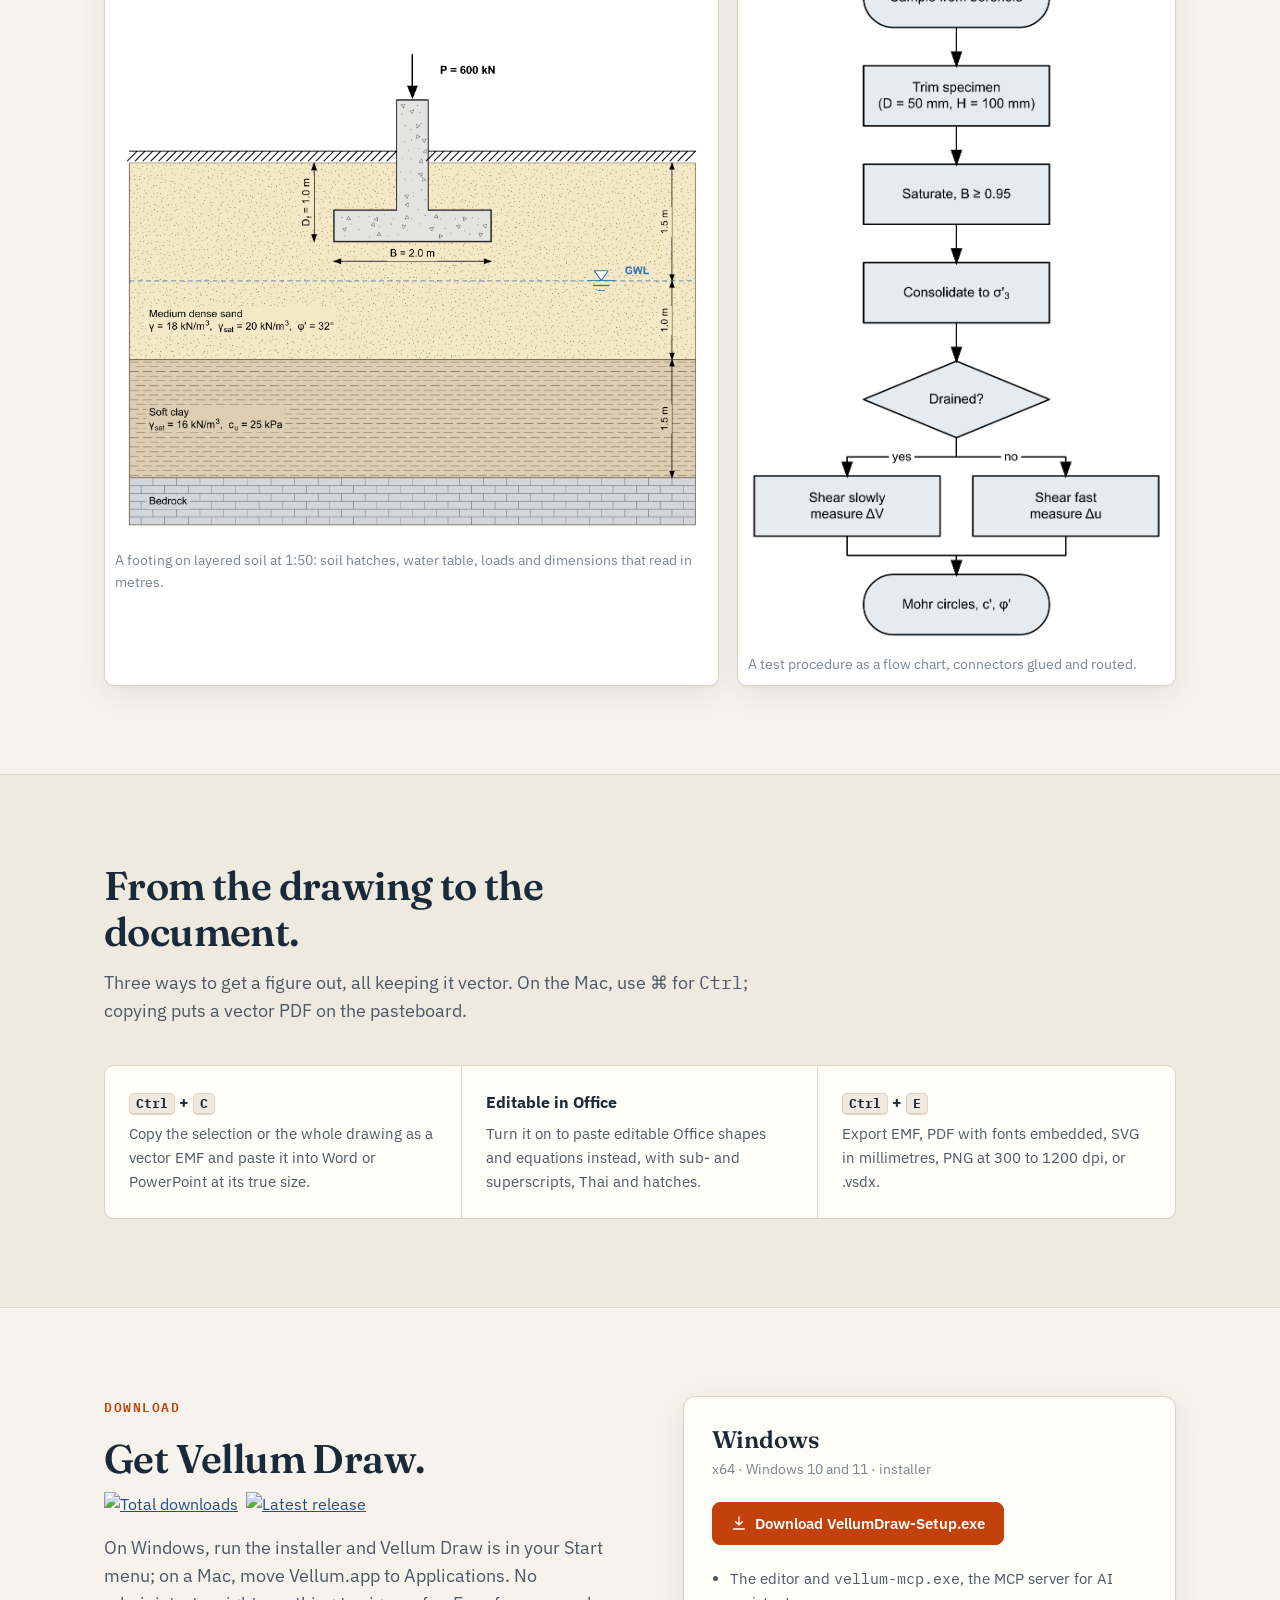
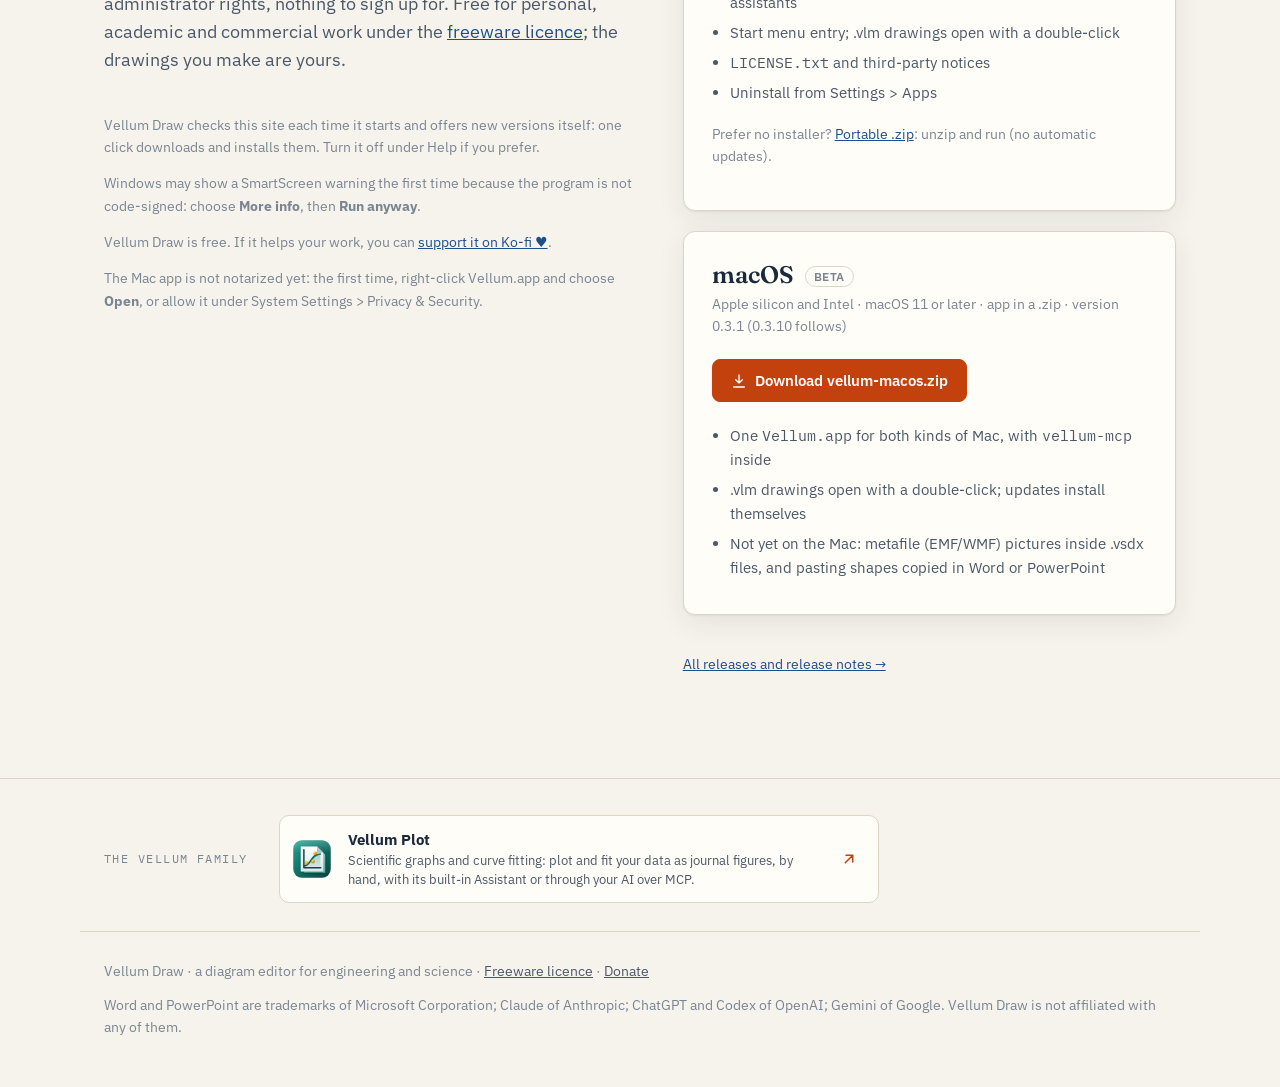
==== commit bb4ba281: "Vellum Draw 0.3.10: labels and manual" ====
--- a/index.html
+++ b/index.html
@@ -35,7 +35,7 @@
 <main>
 <div class="hero">
   <div class="wrap">
-    <p class="eyebrow">Diagram editor · Windows v0.3.9 · macOS v0.3.1</p>
+    <p class="eyebrow">Diagram editor · Windows v0.3.10 · macOS v0.3.1</p>
     <h1>Figures for the paper, drawn by you <em>or your agent.</em></h1>
     <p class="lede">Vellum Draw draws the figures engineers and scientists make every day: flow
       charts, soil profiles, footings, test set-ups and process circuits. Paste them into Word as
@@ -273,7 +273,7 @@
     </div>
     <div class="dl-card">
       <h3>macOS <span class="tag">beta</span></h3>
-      <p class="meta">Apple silicon and Intel · macOS 11 or later · app in a .zip · version 0.3.1 (0.3.9 follows)</p>
+      <p class="meta">Apple silicon and Intel · macOS 11 or later · app in a .zip · version 0.3.1 (0.3.10 follows)</p>
       <a class="btn primary" href="https://github.com/VellumDraw/VellumDraw.github.io/releases/download/v0.3.1/vellum-macos.zip">
         <svg viewBox="0 0 24 24" fill="none" stroke="currentColor" stroke-width="2" stroke-linecap="round" stroke-linejoin="round" aria-hidden="true"><path d="M12 3v12m0 0-5-5m5 5 5-5M4 21h16"/></svg>
         Download vellum-macos.zip
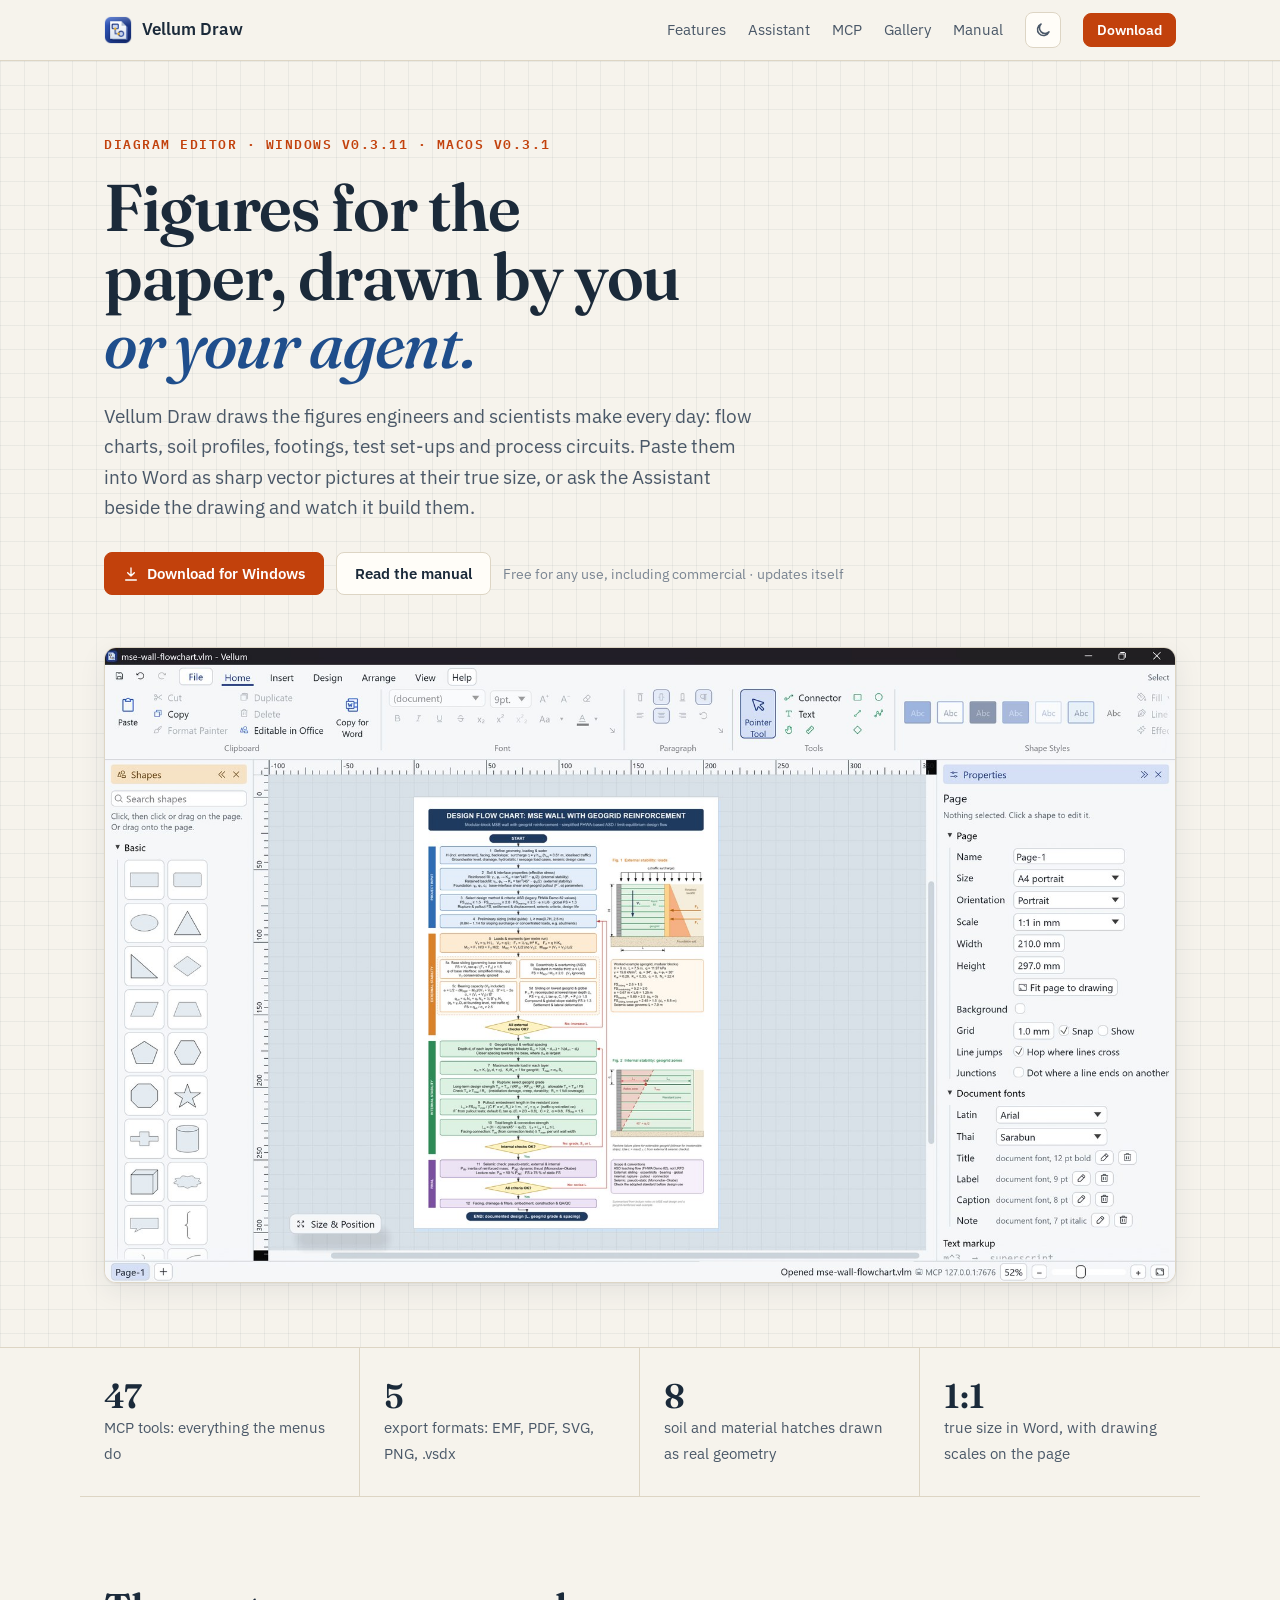
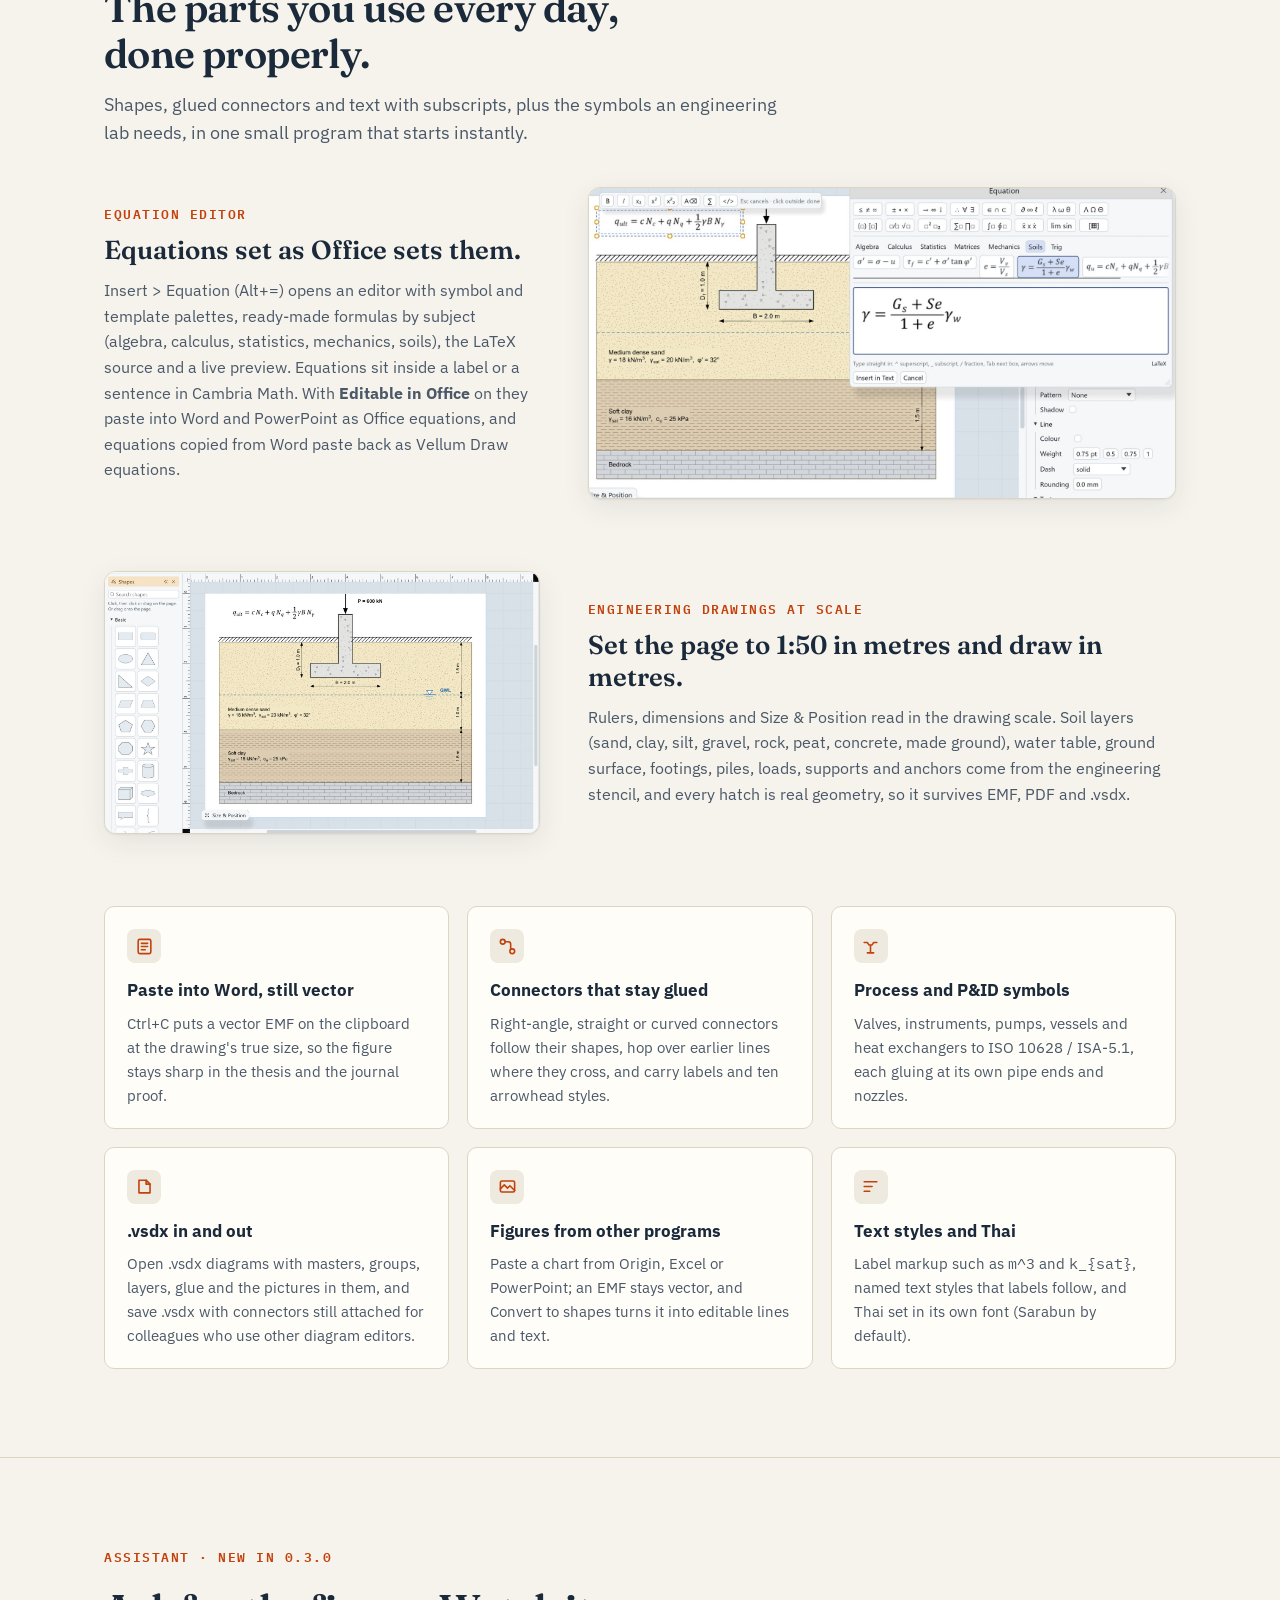
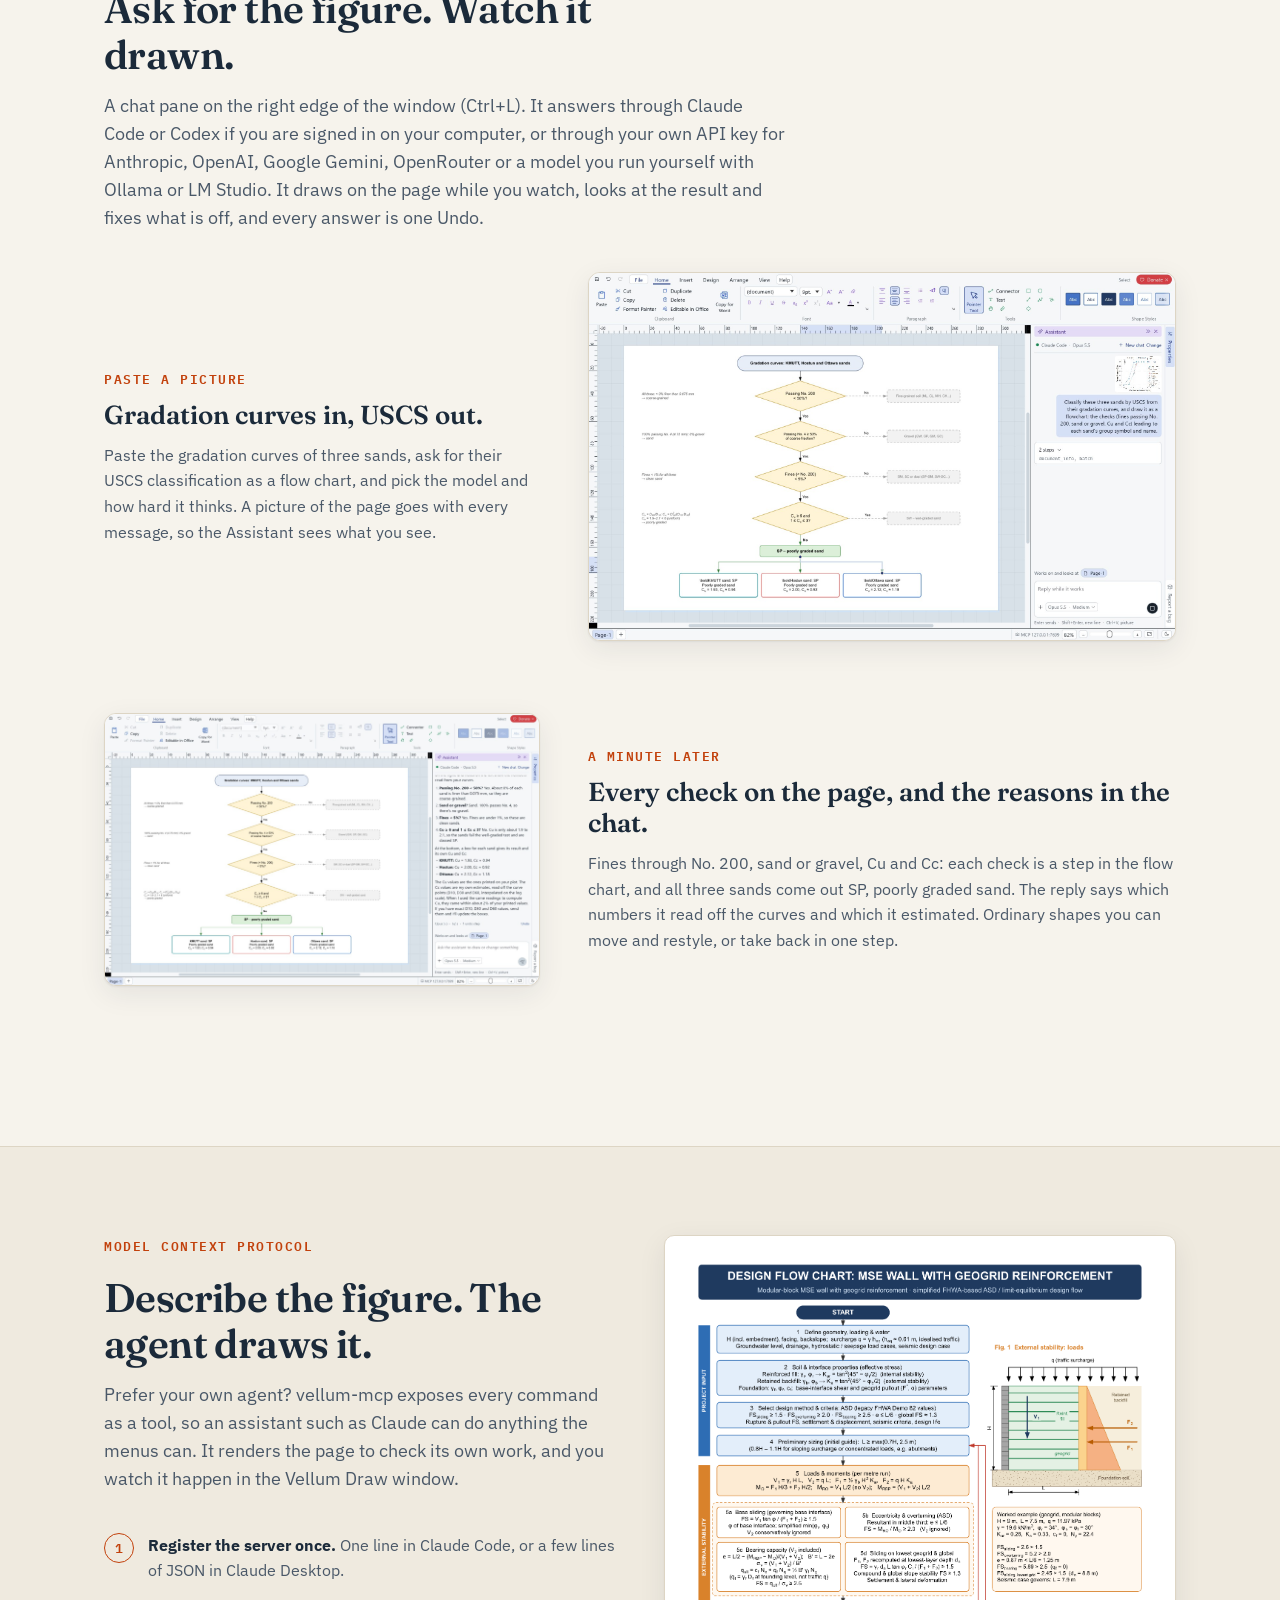
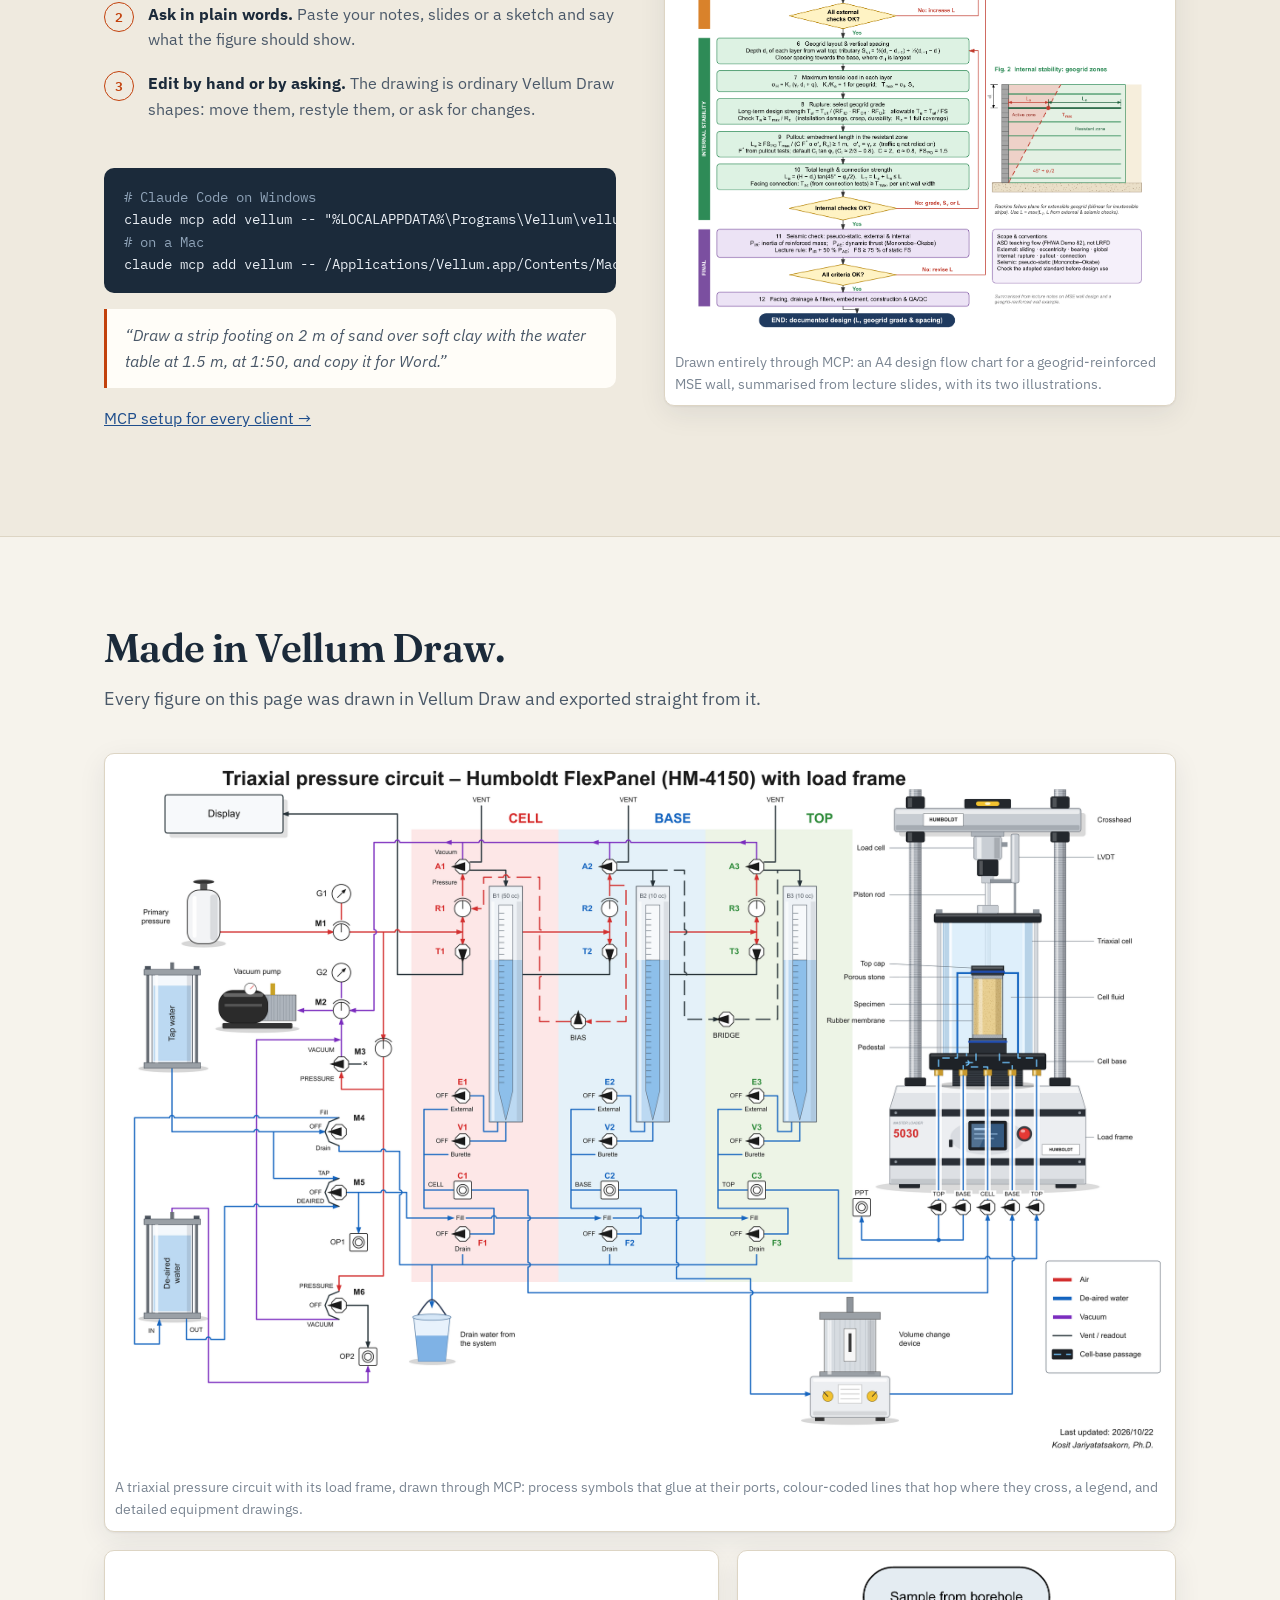
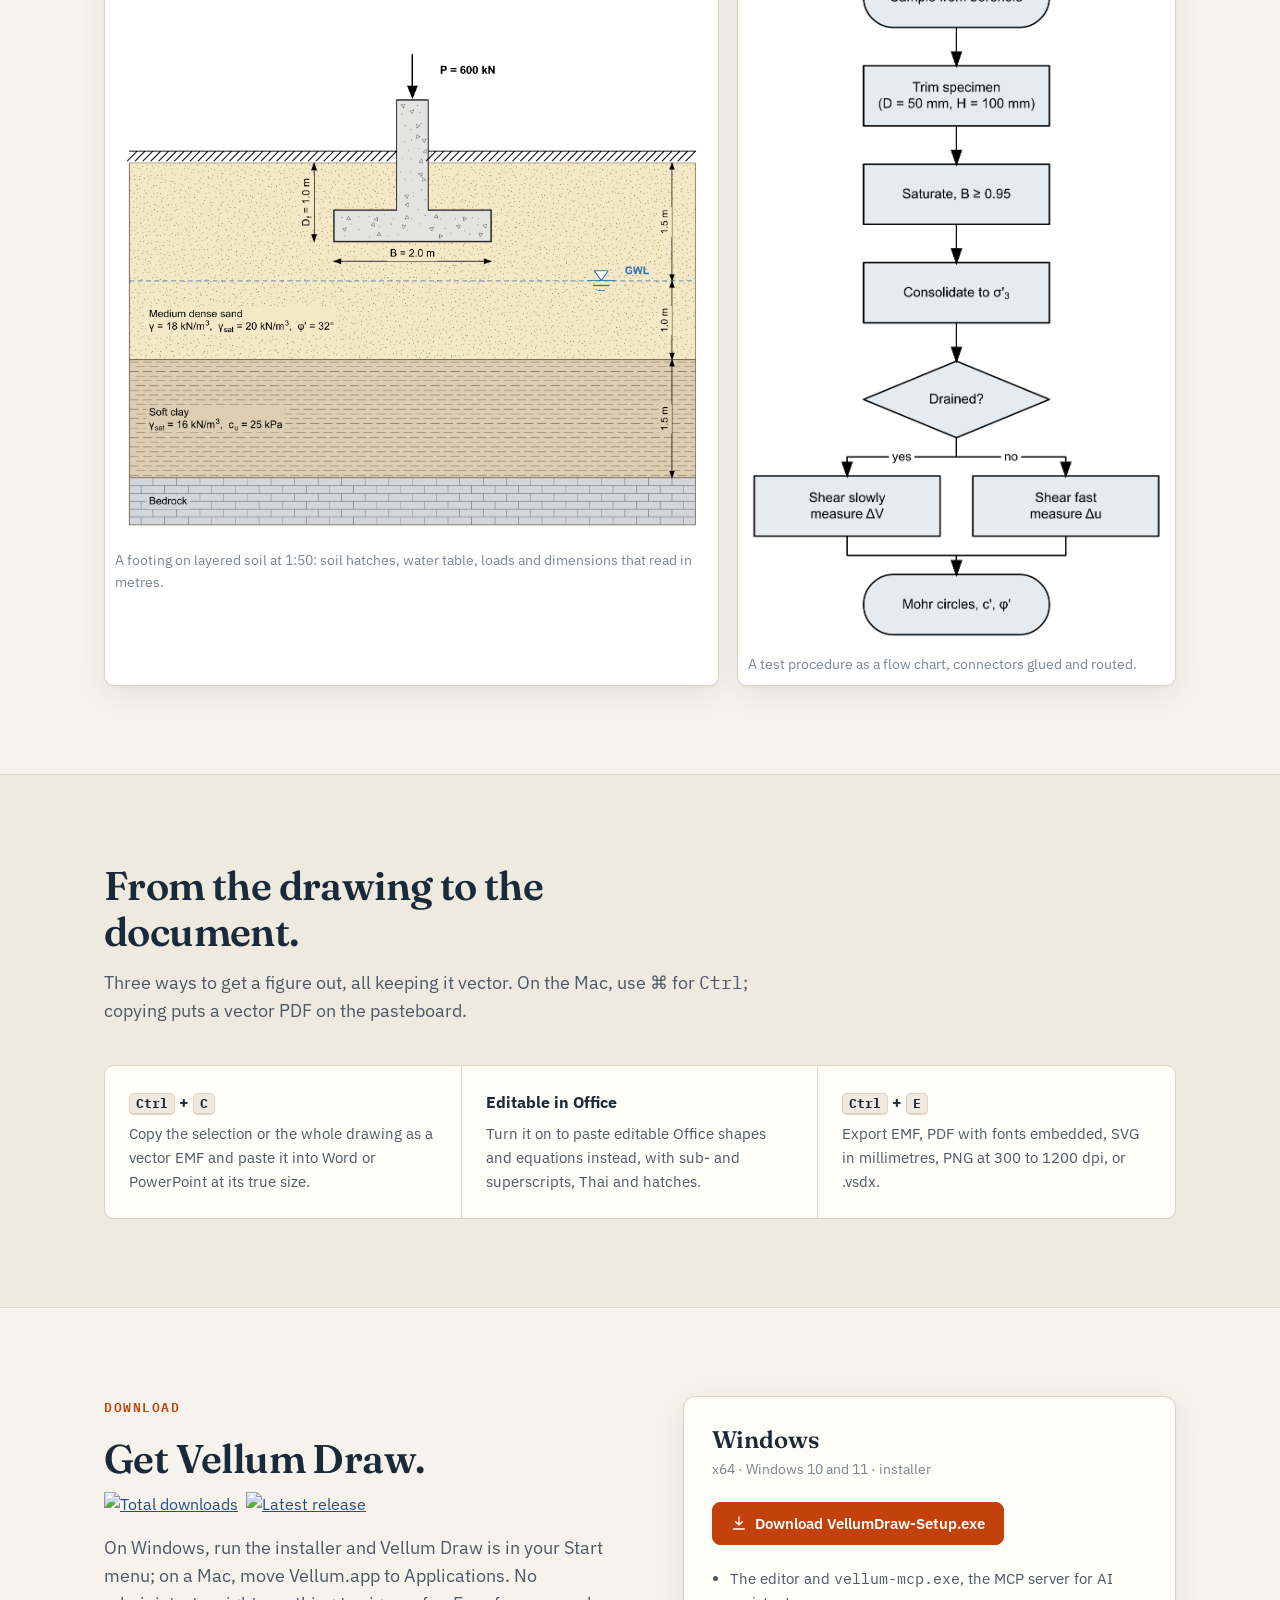
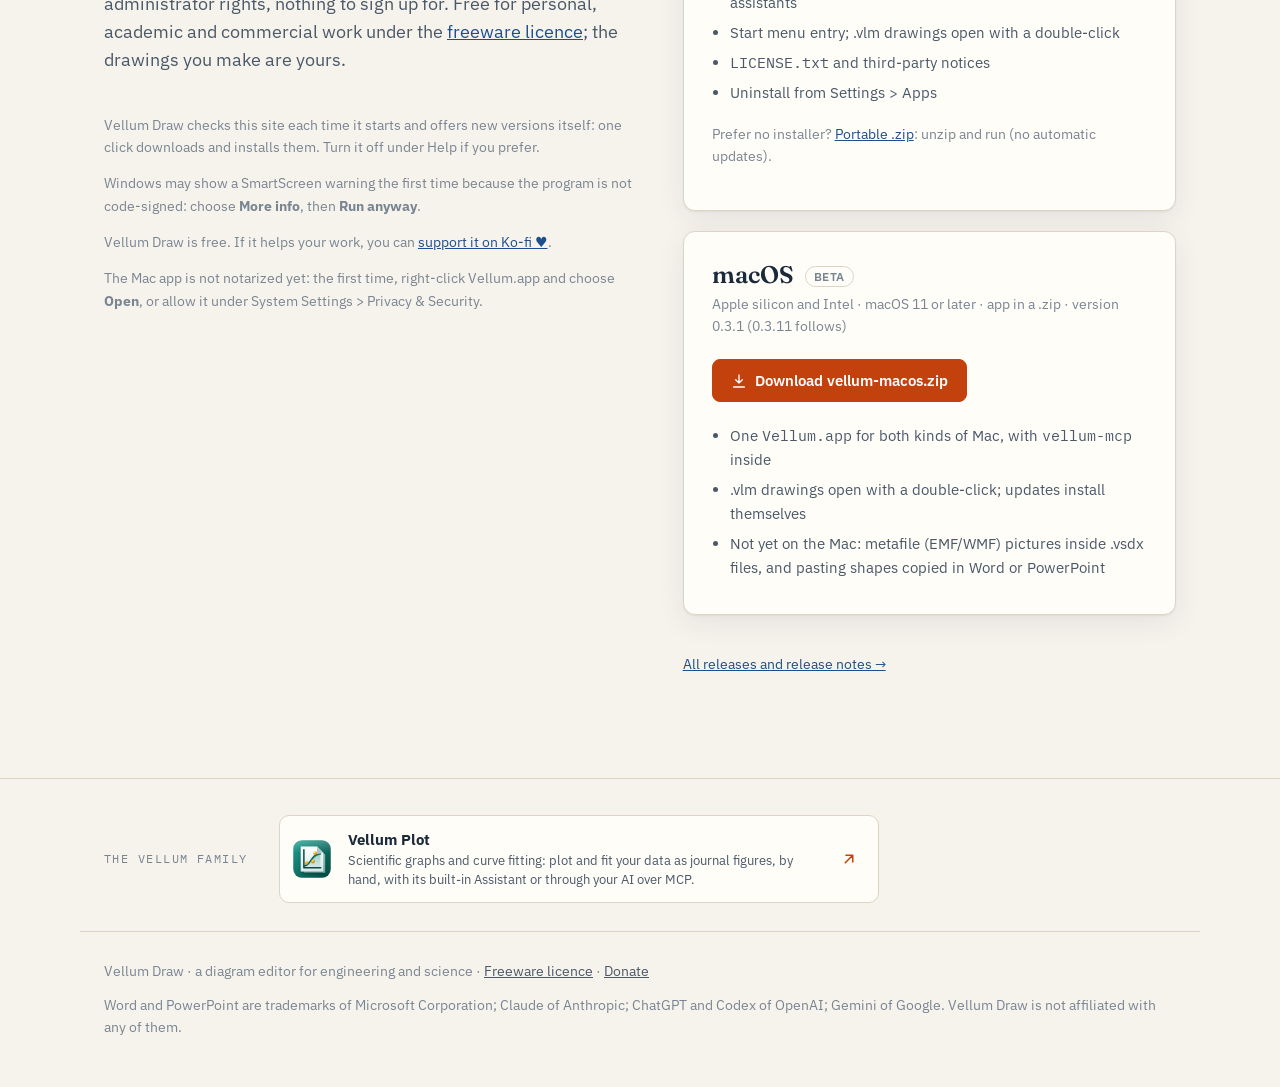
==== commit 2e6f4df5: "Vellum Draw 0.3.11: labels and manual" ====
--- a/index.html
+++ b/index.html
@@ -35,7 +35,7 @@
 <main>
 <div class="hero">
   <div class="wrap">
-    <p class="eyebrow">Diagram editor · Windows v0.3.10 · macOS v0.3.1</p>
+    <p class="eyebrow">Diagram editor · Windows v0.3.11 · macOS v0.3.1</p>
     <h1>Figures for the paper, drawn by you <em>or your agent.</em></h1>
     <p class="lede">Vellum Draw draws the figures engineers and scientists make every day: flow
       charts, soil profiles, footings, test set-ups and process circuits. Paste them into Word as
@@ -273,7 +273,7 @@
     </div>
     <div class="dl-card">
       <h3>macOS <span class="tag">beta</span></h3>
-      <p class="meta">Apple silicon and Intel · macOS 11 or later · app in a .zip · version 0.3.1 (0.3.10 follows)</p>
+      <p class="meta">Apple silicon and Intel · macOS 11 or later · app in a .zip · version 0.3.1 (0.3.11 follows)</p>
       <a class="btn primary" href="https://github.com/VellumDraw/VellumDraw.github.io/releases/download/v0.3.1/vellum-macos.zip">
         <svg viewBox="0 0 24 24" fill="none" stroke="currentColor" stroke-width="2" stroke-linecap="round" stroke-linejoin="round" aria-hidden="true"><path d="M12 3v12m0 0-5-5m5 5 5-5M4 21h16"/></svg>
         Download vellum-macos.zip
